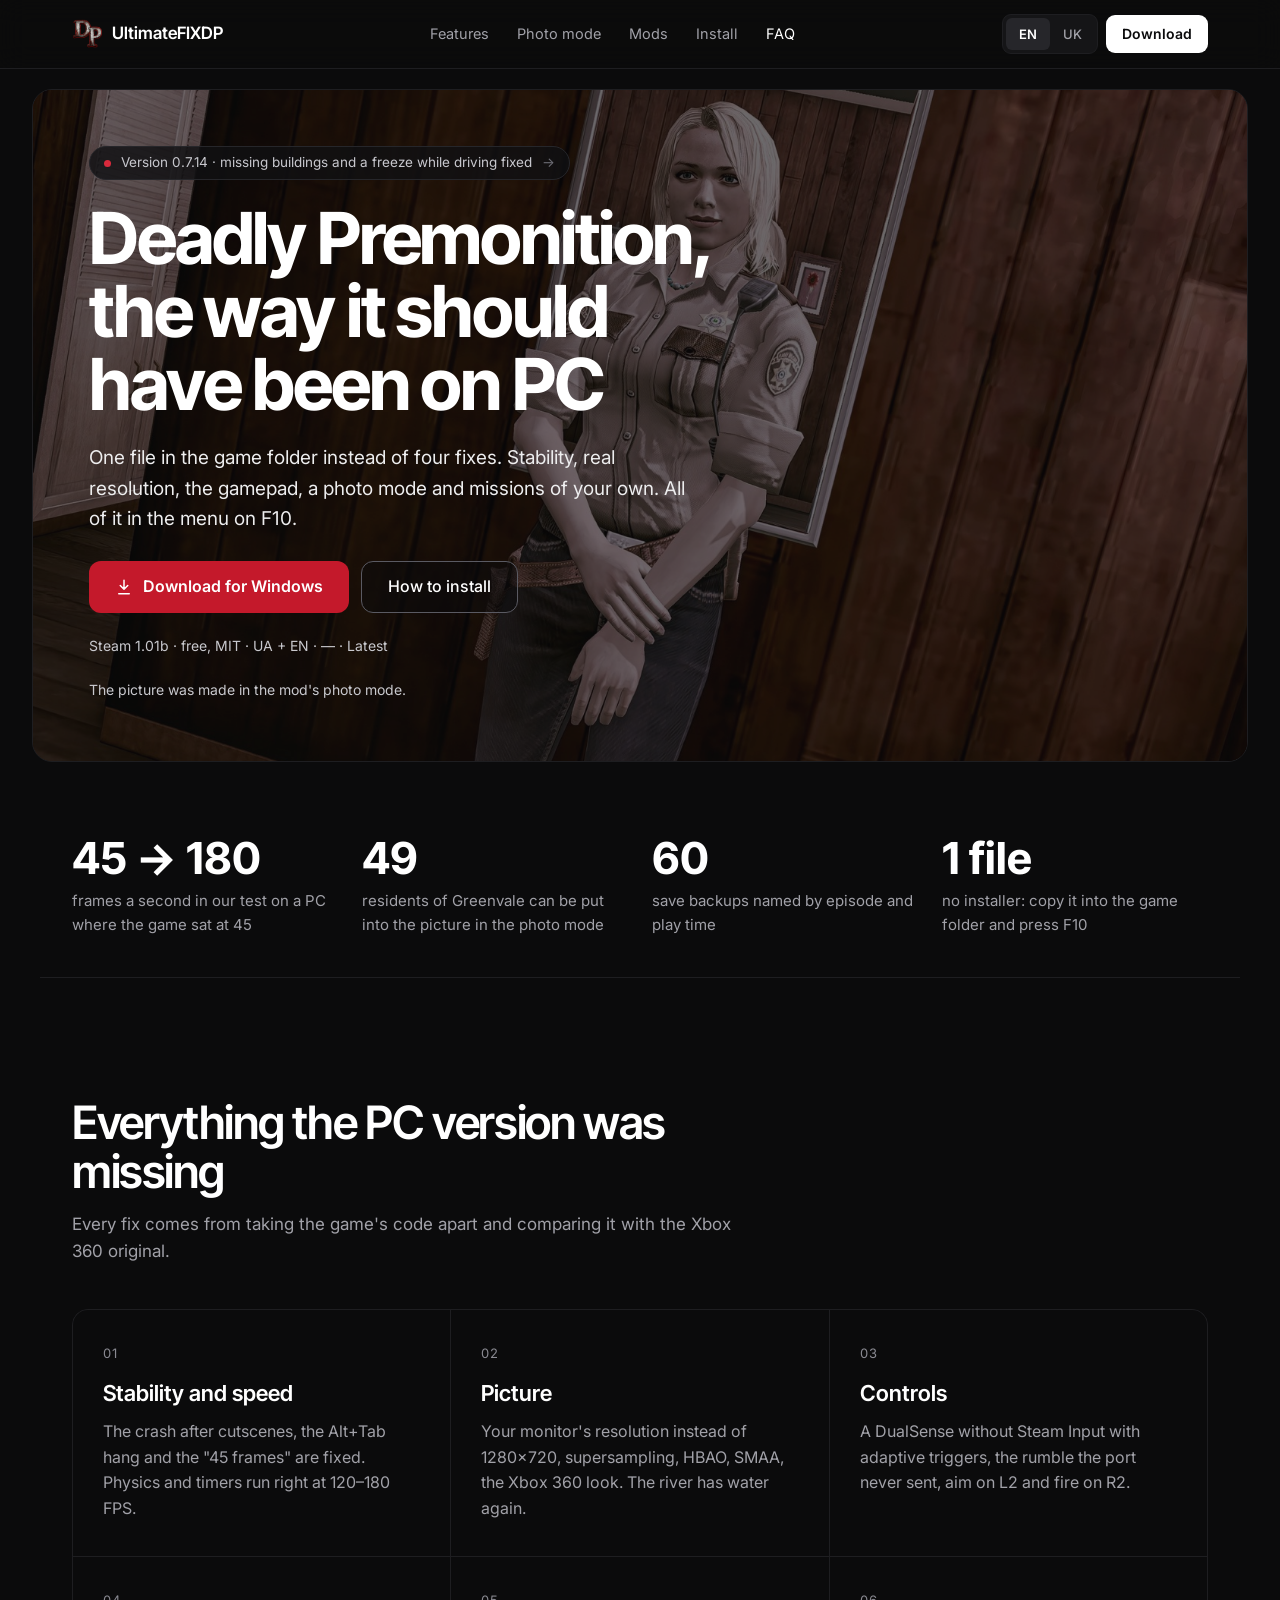
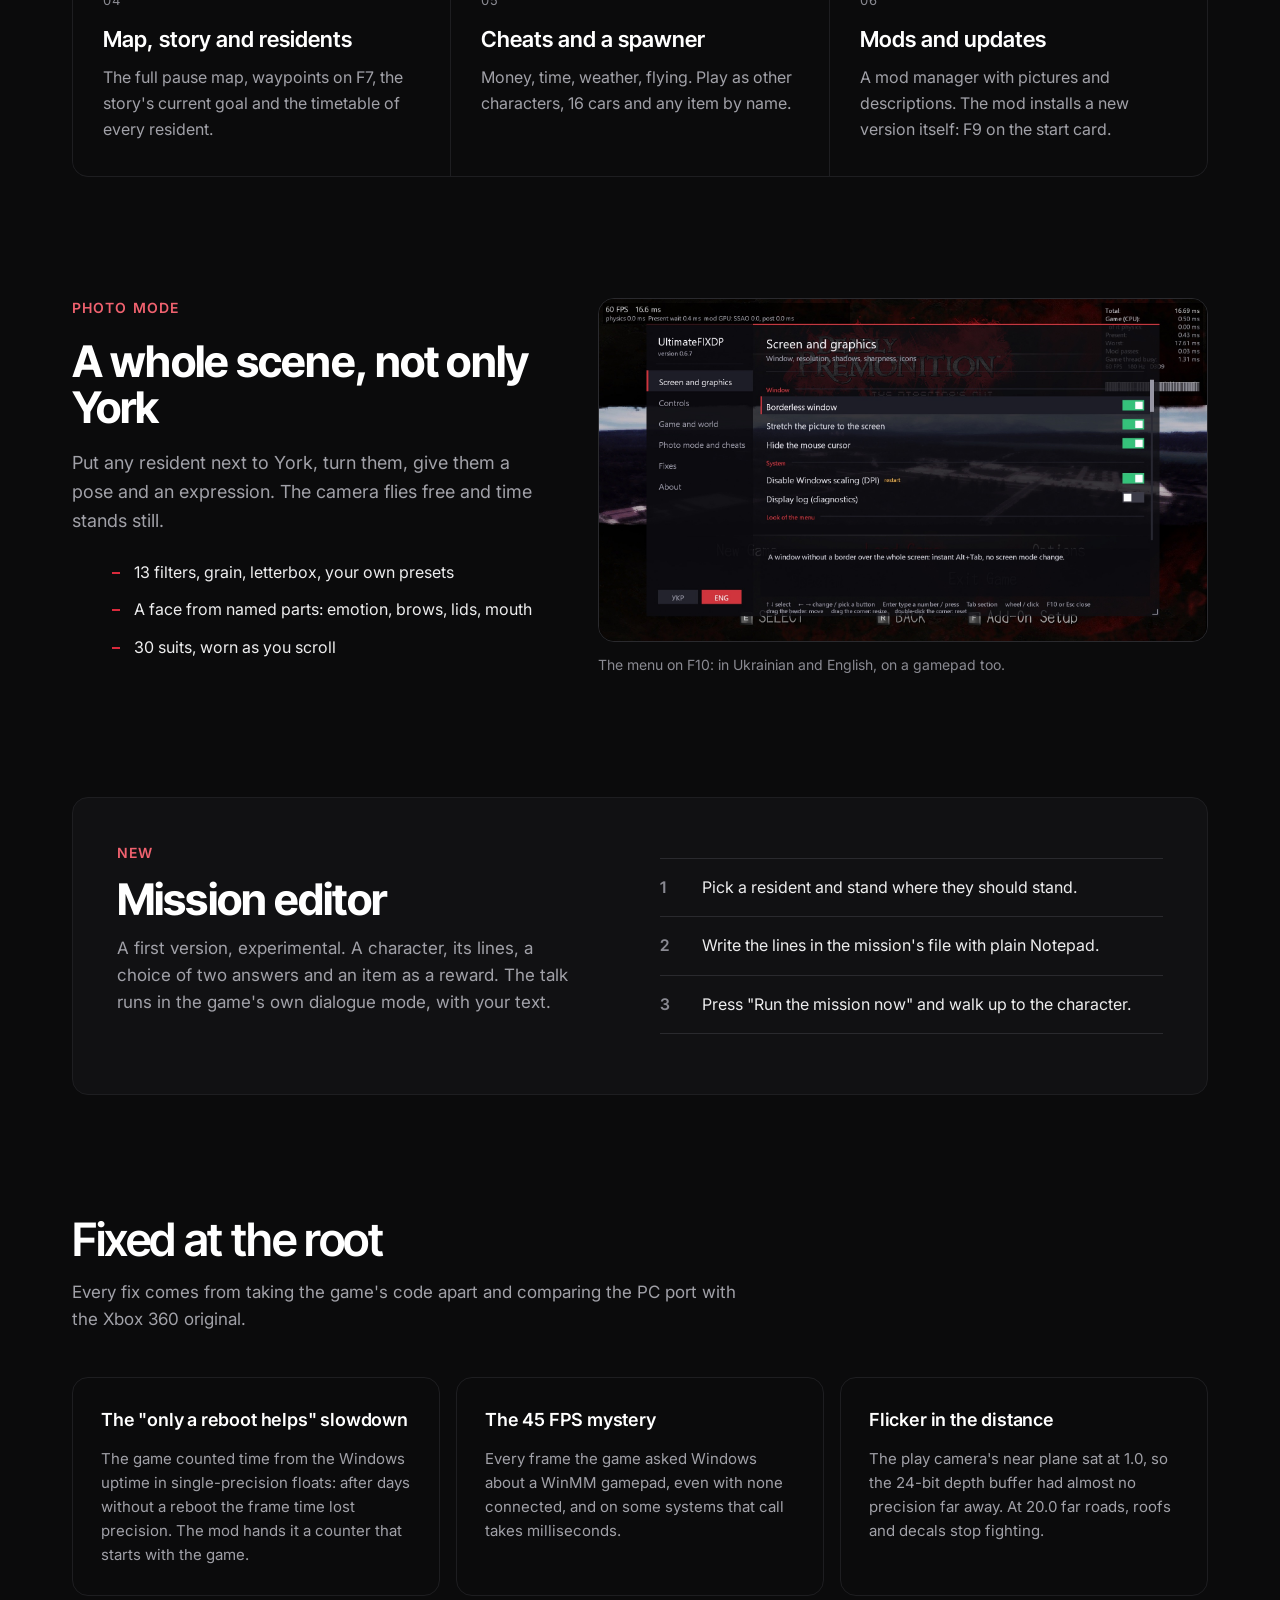
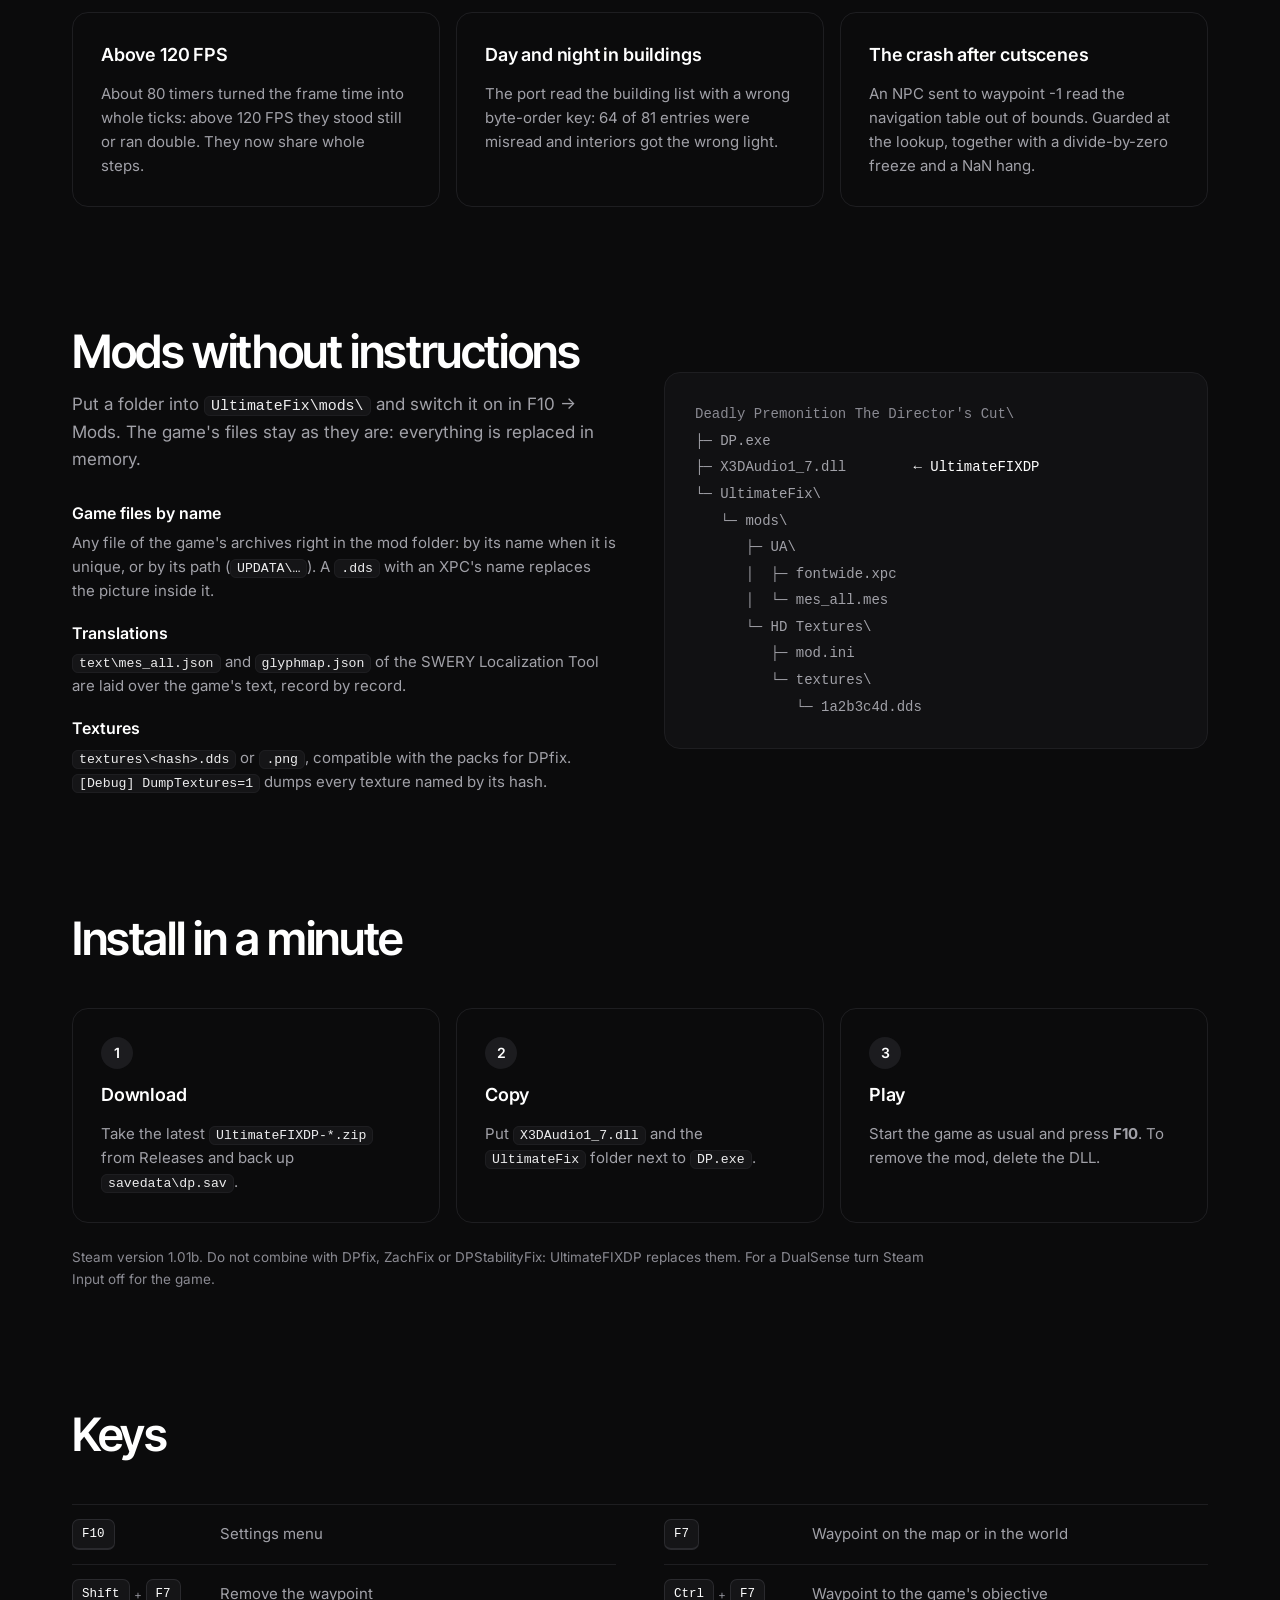
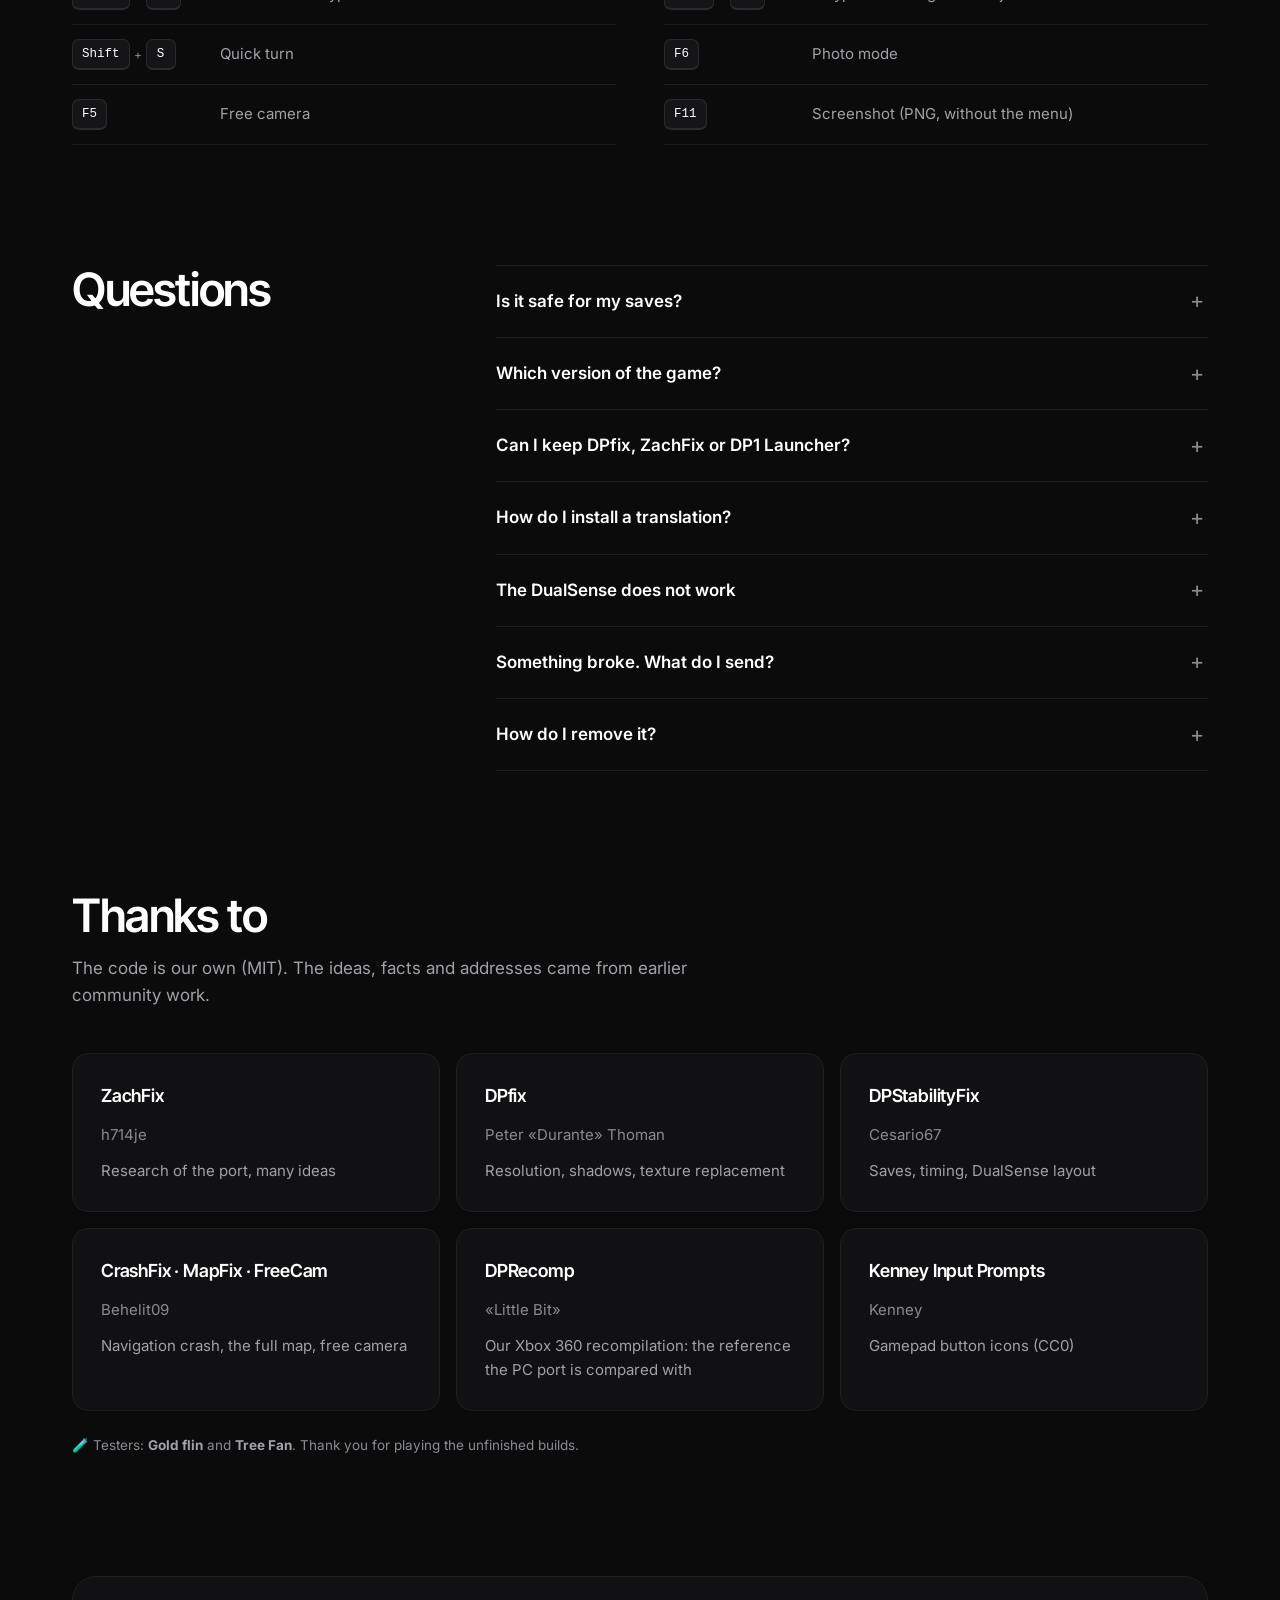
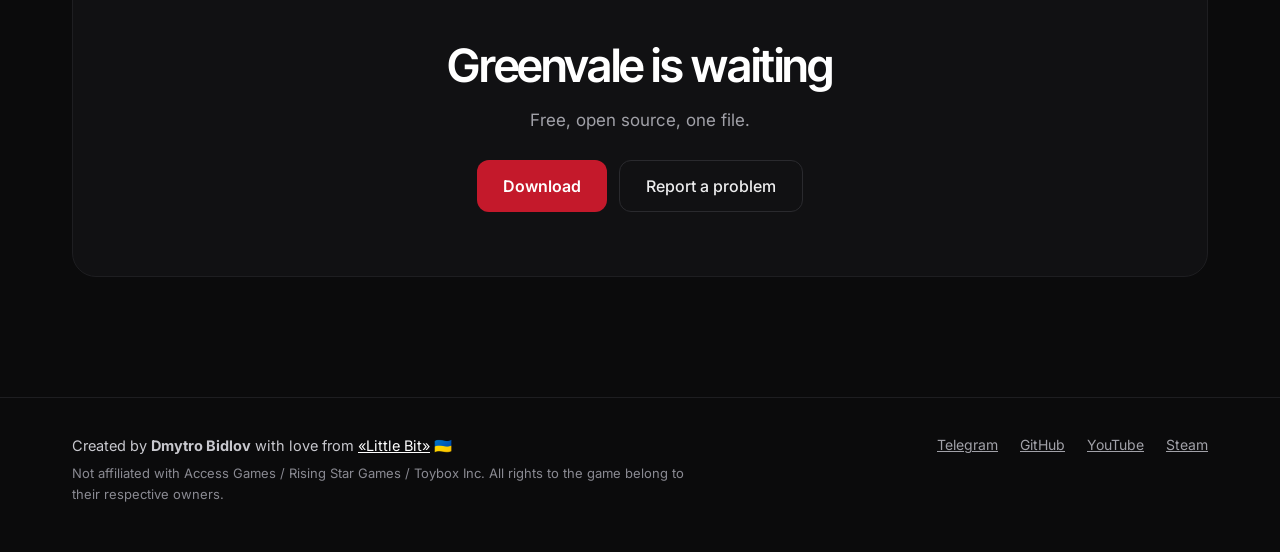
==== index.html @ 4a646306 "Version 0.7.14: the pill names the buildings and freeze fix and leads to the release Co-Authored-By:" ====
<!DOCTYPE html>
<html lang="en">
<head>
  <meta charset="UTF-8">
  <meta name="viewport" content="width=device-width, initial-scale=1.0">
  <title>UltimateFIXDP — the all-in-one fix for Deadly Premonition: The Director's Cut</title>
  <meta name="description" content="UltimateFIXDP: the all-in-one fix for Deadly Premonition: The Director&#x27;s Cut. One DLL: stability, 45 to 180 FPS, real resolution, HBAO, SMAA, Xbox 360 look, DualSense, full map, mod manager, photo mode. Ukrainian + English.">
  <meta name="keywords" content="Deadly Premonition, Director's Cut, fix, DPfix, UltimateFIXDP, 180 FPS, HBAO, DualSense, mod manager, Greenvale, Swery, Little Bit, Ukrainian, фікс, українізатор">
  <meta name="author" content="Dmytro Bidlov (Little Bit)">
  <meta name="robots" content="index, follow">
  <meta name="theme-color" content="#0B0B0C">
  <link rel="canonical" href="https://ultimatefixdp.github.io/">
  <meta property="og:type" content="website">
  <meta property="og:url" content="https://ultimatefixdp.github.io/">
  <meta property="og:site_name" content="UltimateFIXDP">
  <meta property="og:title" content="UltimateFIXDP — the all-in-one fix for Deadly Premonition">
  <meta property="og:description" content="One DLL: stability, 45 → 180 FPS, HBAO, SMAA, Xbox 360 look, DualSense, mod manager, photo mode. UA + EN.">
  <meta property="og:image" content="https://ultimatefixdp.github.io/og-image.jpg">
  <meta property="og:image:width" content="1200">
  <meta property="og:image:height" content="630">
  <meta property="og:locale" content="en_US">
  <meta property="og:locale:alternate" content="uk_UA">
  <meta name="twitter:card" content="summary_large_image">
  <meta name="twitter:title" content="UltimateFIXDP — the all-in-one fix for Deadly Premonition">
  <meta name="twitter:image" content="https://ultimatefixdp.github.io/og-image.jpg">
  <script type="application/ld+json">{"@context": "https://schema.org", "@type": "SoftwareApplication", "name": "UltimateFIXDP", "description": "UltimateFIXDP: the all-in-one fix for Deadly Premonition: The Director's Cut. One DLL: stability, 45 to 180 FPS, real resolution, HBAO, SMAA, Xbox 360 look, DualSense, full map, mod manager, photo mode. Ukrainian + English.", "applicationCategory": "GameApplication", "operatingSystem": "Windows", "url": "https://ultimatefixdp.github.io/", "downloadUrl": "https://github.com/LittleBitUA/UltimateFIXDP/releases/latest", "softwareVersion": "0.7.14", "license": "https://opensource.org/licenses/MIT", "offers": {"@type": "Offer", "price": "0", "priceCurrency": "USD"}, "author": {"@type": "Person", "name": "Dmytro Bidlov", "url": "https://t.me/LittleBitUA"}, "inLanguage": ["uk", "en"]}</script>
  <link rel="icon" href="logo.png" type="image/png">
  <link rel="apple-touch-icon" href="logo.png">
  <link rel="preconnect" href="https://api.github.com">
  <link rel="preconnect" href="https://fonts.googleapis.com">
  <link rel="preconnect" href="https://fonts.gstatic.com" crossorigin>
  <link href="https://fonts.googleapis.com/css2?family=Inter+Tight:wght@500;600;700&amp;family=Inter:wght@400;500;600&amp;display=swap" rel="stylesheet">
  <link rel="stylesheet" href="styles.css">
</head>
<body data-lang="en">

  <header class="top">
    <div class="wrap top-row">
      <a class="brand" href="#top"><img src="logo.png" alt="" width="30" height="30"><span>UltimateFIXDP</span></a>
      <nav class="nav" aria-label="Sections">
        <a href="#features" data-i18n="nav.features">Features</a>
        <a href="#photo" data-i18n="a.nav.photo">Photo mode</a>
        <a href="#mods" data-i18n="nav.mods">Mods</a>
        <a href="#install" data-i18n="nav.install">Install</a>
        <a href="#faq" data-i18n="nav.faq">FAQ</a>
      </nav>
      <div class="top-right">
        <div class="lang" role="group" aria-label="Language">
          <button type="button" class="lang-btn" data-set-lang="en">EN</button>
          <button type="button" class="lang-btn" data-set-lang="uk">UK</button>
        </div>
        <a class="btn-white" id="download-btn-top" href="https://github.com/LittleBitUA/UltimateFIXDP/releases/latest" data-i18n="nav.download">Download</a>
      </div>
    </div>
  </header>

  <main>
    <section class="hero-a wrap" id="top">
      <div class="hero-a-frame">
        <img class="hero-a-img" src="photo-emily.jpg" alt="" width="1600" height="900">
        <div class="hero-a-shade" aria-hidden="true"></div>
        <div class="hero-a-text">
          <a class="pill" href="https://github.com/LittleBitUA/UltimateFIXDP/releases/latest"><span class="dot"></span><span data-i18n="hero.pill">Version 0.7.14 · missing buildings and a freeze while driving fixed</span><span class="pill-arrow">→</span></a>
          <h1 data-i18n="a.hero.title">Deadly Premonition, the way it should have been on PC</h1>
          <p class="lead" data-i18n="a.hero.lead">One file in the game folder instead of four fixes. Stability, real resolution, the gamepad, a photo mode and missions of your own. All of it in the menu on F10.</p>
          <div class="actions">
        <a class="btn-accent" id="download-btn" href="https://github.com/LittleBitUA/UltimateFIXDP/releases/latest">
          <svg viewBox="0 0 24 24" width="18" height="18" fill="none" stroke="currentColor" stroke-width="2" stroke-linecap="round" stroke-linejoin="round" aria-hidden="true"><path d="M12 3v12m0 0l-5-5m5 5l5-5M5 21h14"/></svg>
          <span data-i18n="hero.dl">Download for Windows</span>
        </a>
            <a class="btn-line btn-glass" href="#install" data-i18n="a.hero.how">How to install</a>
          </div>
          <p class="meta"><span data-i18n="hero.meta">Steam 1.01b · free, MIT · UA + EN</span> · <span id="download-meta">v0.7.0</span><span id="downloads" hidden> · <span id="downloads-count"></span> <span data-i18n="hero.downloads">downloads</span></span></p>
          <p class="meta" data-i18n="a.hero.shot">The picture was made in the mod's photo mode.</p>
        </div>
      </div>
    </section>

    <section class="wrap stats-a" aria-label="In numbers">
      <div class="reveal"><div class="stats-a-n">45 → 180</div><p data-i18n="a.st.1">frames a second in our test on a PC where the game sat at 45</p></div>
      <div class="reveal"><div class="stats-a-n">49</div><p data-i18n="a.st.2">residents of Greenvale can be put into the picture in the photo mode</p></div>
      <div class="reveal"><div class="stats-a-n">60</div><p data-i18n="a.st.3">save backups named by episode and play time</p></div>
      <div class="reveal"><div class="stats-a-n" data-i18n="a.st.4n">1 file</div><p data-i18n="a.st.4">no installer: copy it into the game folder and press F10</p></div>
    </section>

    <section class="wrap block" id="features">
      <div class="head">
        <h2 data-i18n="a.f.title">Everything the PC version was missing</h2>
        <p data-i18n="a.f.lead">Every fix comes from taking the game's code apart and comparing it with the Xbox 360 original.</p>
      </div>
      <div class="fa-grid">
        <article class="fa-cell reveal"><span class="fa-num">01</span><h3 data-i18n="a.f1.t">Stability and speed</h3><p data-i18n="a.f1.d">The crash after cutscenes, the Alt+Tab hang and the "45 frames" are fixed. Physics and timers run right at 120–180 FPS.</p></article>
        <article class="fa-cell reveal"><span class="fa-num">02</span><h3 data-i18n="a.f2.t">Picture</h3><p data-i18n="a.f2.d">Your monitor's resolution instead of 1280×720, supersampling, HBAO, SMAA, the Xbox 360 look. The river has water again.</p></article>
        <article class="fa-cell reveal"><span class="fa-num">03</span><h3 data-i18n="a.f3.t">Controls</h3><p data-i18n="a.f3.d">A DualSense without Steam Input with adaptive triggers, the rumble the port never sent, aim on L2 and fire on R2.</p></article>
        <article class="fa-cell reveal"><span class="fa-num">04</span><h3 data-i18n="a.f4.t">Map, story and residents</h3><p data-i18n="a.f4.d">The full pause map, waypoints on F7, the story's current goal and the timetable of every resident.</p></article>
        <article class="fa-cell reveal"><span class="fa-num">05</span><h3 data-i18n="a.f5.t">Cheats and a spawner</h3><p data-i18n="a.f5.d">Money, time, weather, flying. Play as other characters, 16 cars and any item by name.</p></article>
        <article class="fa-cell reveal"><span class="fa-num">06</span><h3 data-i18n="a.f6.t">Mods and updates</h3><p data-i18n="a.f6.d">A mod manager with pictures and descriptions. The mod installs a new version itself: F9 on the start card.</p></article>
      </div>
    </section>

    <section class="wrap block split-a" id="photo">
      <div class="split-a-text reveal">
        <div class="eyebrow" data-i18n="a.p.eyebrow">Photo mode</div>
        <h2 data-i18n="a.p.title">A whole scene, not only York</h2>
        <p class="lead-left" data-i18n="a.p.lead">Put any resident next to York, turn them, give them a pose and an expression. The camera flies free and time stands still.</p>
        <ul class="ticks">
          <li><span data-i18n="a.p.1">13 filters, grain, letterbox, your own presets</span></li>
          <li><span data-i18n="a.p.2">A face from named parts: emotion, brows, lids, mouth</span></li>
          <li><span data-i18n="a.p.3">30 suits, worn as you scroll</span></li>
        </ul>
      </div>
      <figure class="split-a-fig reveal">
        <a href="screenshots/menu-graphics.jpg" class="zoom"><img src="screenshots/menu-graphics.jpg" alt="" loading="lazy" width="1600" height="900"></a>
        <figcaption data-i18n="a.p.cap">The menu on F10: in Ukrainian and English, on a gamepad too.</figcaption>
      </figure>
    </section>

    <section class="wrap block" id="new">
      <div class="panel-a reveal">
        <div class="panel-a-text">
          <div class="eyebrow" data-i18n="a.e.eyebrow">New</div>
          <h2 data-i18n="a.e.title">Mission editor</h2>
          <p data-i18n="a.e.lead">A first version, experimental. A character, its lines, a choice of two answers and an item as a reward. The talk runs in the game's own dialogue mode, with your text.</p>
        </div>
        <ol class="steps-a">
          <li><span class="steps-a-n">1</span><span data-i18n="a.e.1">Pick a resident and stand where they should stand.</span></li>
          <li><span class="steps-a-n">2</span><span data-i18n="a.e.2">Write the lines in the mission's file with plain Notepad.</span></li>
          <li><span class="steps-a-n">3</span><span data-i18n="a.e.3">Press "Run the mission now" and walk up to the character.</span></li>
        </ol>
      </div>
    </section>

    <section class="wrap block" id="engine">
      <div class="head">
        <h2 data-i18n="e2.title">Fixed at the root</h2>
        <p data-i18n="engine.lead">Every fix comes from taking the game's code apart and comparing the PC port with the Xbox 360 original.</p>
      </div>
      <div class="cards cards-3">
      <article class="glass-card feature engine reveal">
        <h3 data-i18n-html="e.time.t">The "only a reboot helps" slowdown</h3>
        <p data-i18n-html="e.time.d">The game counted time from the Windows uptime in single-precision floats: after days without a reboot the frame time lost precision. The mod hands it a counter that starts with the game.</p>
      </article>
      <article class="glass-card feature engine reveal">
        <h3 data-i18n-html="e.fps.t">The 45 FPS mystery</h3>
        <p data-i18n-html="e.fps.d">Every frame the game asked Windows about a WinMM gamepad, even with none connected, and on some systems that call takes milliseconds.</p>
      </article>
      <article class="glass-card feature engine reveal">
        <h3 data-i18n-html="e.depth.t">Flicker in the distance</h3>
        <p data-i18n-html="e.depth.d">The play camera's near plane sat at 1.0, so the 24-bit depth buffer had almost no precision far away. At 20.0 far roads, roofs and decals stop fighting.</p>
      </article>
      <article class="glass-card feature engine reveal">
        <h3 data-i18n-html="e.ticks.t">Above 120 FPS</h3>
        <p data-i18n-html="e.ticks.d">About 80 timers turned the frame time into whole ticks: above 120 FPS they stood still or ran double. They now share whole steps.</p>
      </article>
      <article class="glass-card feature engine reveal">
        <h3 data-i18n-html="e.house.t">Day and night in buildings</h3>
        <p data-i18n-html="e.house.d">The port read the building list with a wrong byte-order key: 64 of 81 entries were misread and interiors got the wrong light.</p>
      </article>
      <article class="glass-card feature engine reveal">
        <h3 data-i18n-html="e.crash.t">The crash after cutscenes</h3>
        <p data-i18n-html="e.crash.d">An NPC sent to waypoint -1 read the navigation table out of bounds. Guarded at the lookup, together with a divide-by-zero freeze and a NaN hang.</p>
      </article>
      </div>
    </section>
    <section class="wrap block" id="mods">
      <div class="split split-center">
        <div class="split-side">
          <h2 data-i18n="m2.title">Mods without instructions</h2>
          <p data-i18n-html="m2.lead">Put a folder into <code>UltimateFix\mods\</code> and switch it on in F10 → Mods. The game's files stay as they are: everything is replaced in memory.</p>
          <div class="mods-points">
            <div><h3 data-i18n="mods.c1.t">Game files by name</h3><p data-i18n-html="mods.c1.d">Any file of the game's archives right in the mod folder: by its name when it is unique, or by its path (<code>UPDATA\…</code>). A <code>.dds</code> with an XPC's name replaces the picture inside it.</p></div>
            <div><h3 data-i18n="mods.c2.t">Translations</h3><p data-i18n-html="mods.c2.d"><code>text\mes_all.json</code> and <code>glyphmap.json</code> of the SWERY Localization Tool are laid over the game's text, record by record.</p></div>
            <div><h3 data-i18n="mods.c3.t">Textures</h3><p data-i18n-html="mods.c3.d"><code>textures\&lt;hash&gt;.dds</code> or <code>.png</code>, compatible with the packs for DPfix. <code>[Debug] DumpTextures=1</code> dumps every texture named by its hash.</p></div>
          </div>
        </div>
        <div class="tree-box reveal"><pre class="tree"><span class="t-dim">Deadly Premonition The Director's Cut\</span>
├─ DP.exe
├─ X3DAudio1_7.dll        <span class="t-red">← UltimateFIXDP</span>
└─ UltimateFix\
   └─ mods\
      ├─ UA\
      │  ├─ fontwide.xpc
      │  └─ mes_all.mes
      └─ HD Textures\
         ├─ mod.ini
         └─ textures\
            └─ 1a2b3c4d.dds</pre></div>
      </div>
    </section>
    <section class="wrap block" id="install">
      <div class="head">
        <h2 data-i18n="i2.title">Install in a minute</h2>
      </div>
      <ol class="cards cards-3 steps">
        <li class="card step reveal"><span class="num">1</span><h3 data-i18n="install.s1.t">Download</h3><p data-i18n-html="install.s1.d">Take the latest <code>UltimateFIXDP-*.zip</code> from Releases and back up <code>savedata\dp.sav</code>.</p></li>
        <li class="card step reveal"><span class="num">2</span><h3 data-i18n="install.s2.t">Copy</h3><p data-i18n-html="install.s2.d">Put <code>X3DAudio1_7.dll</code> and the <code>UltimateFix</code> folder next to <code>DP.exe</code>.</p></li>
        <li class="card step reveal"><span class="num">3</span><h3 data-i18n="install.s3.t">Play</h3><p data-i18n-html="install.s3.d">Start the game as usual and press <strong>F10</strong>. To remove the mod, delete the DLL.</p></li>
      </ol>
      <p class="note" data-i18n="install.note">Steam version 1.01b. Do not combine with DPfix, ZachFix or DPStabilityFix: UltimateFIXDP replaces them. For a DualSense turn Steam Input off for the game.</p>
    </section>
    <section class="wrap block" id="keys">
      <div class="head">
        <h2 data-i18n="k2.title">Keys</h2>
      </div>
      <div class="keys reveal">
      <div class="key-row"><span class="keys"><kbd>F10</kbd></span><span class="key-what" data-i18n="k.f10">Settings menu</span></div>
      <div class="key-row"><span class="keys"><kbd>F7</kbd></span><span class="key-what" data-i18n="k.f7">Waypoint on the map or in the world</span></div>
      <div class="key-row"><span class="keys"><kbd>Shift</kbd><span class="plus">+</span><kbd>F7</kbd></span><span class="key-what" data-i18n="k.sf7">Remove the waypoint</span></div>
      <div class="key-row"><span class="keys"><kbd>Ctrl</kbd><span class="plus">+</span><kbd>F7</kbd></span><span class="key-what" data-i18n="k.cf7">Waypoint to the game's objective</span></div>
      <div class="key-row"><span class="keys"><kbd>Shift</kbd><span class="plus">+</span><kbd>S</kbd></span><span class="key-what" data-i18n="k.ss">Quick turn</span></div>
      <div class="key-row"><span class="keys"><kbd>F6</kbd></span><span class="key-what" data-i18n="k.f6">Photo mode</span></div>
      <div class="key-row"><span class="keys"><kbd>F5</kbd></span><span class="key-what" data-i18n="k.f5">Free camera</span></div>
      <div class="key-row"><span class="keys"><kbd>F11</kbd></span><span class="key-what" data-i18n="k.f11">Screenshot (PNG, without the menu)</span></div>
      </div>
    </section>
    <section class="wrap block" id="faq">
      <div class="split">
        <div class="split-side"><h2 data-i18n="q2.title">Questions</h2></div>
        <div class="faq-list">
      <details class="glass-card faq reveal"><summary><span data-i18n="q1">Is it safe for my saves?</span></summary><p data-i18n-html="a1">Yes. The mod writes <code>dp.sav</code> through a temporary file and keeps 60 backups in <code>UltimateFix\savebackups</code>, each named by episode, chapter and play time. A damaged save is restored from the newest good copy by itself. Still, back up your save before the first start.</p></details>
      <details class="glass-card faq reveal"><summary><span data-i18n="q2">Which version of the game?</span></summary><p data-i18n-html="a2">The Steam version 1.01b of <em>The Director's Cut</em>. Every patch checks the game's bytes first: on another build it switches itself off and says so in <code>ufx.log</code>.</p></details>
      <details class="glass-card faq reveal"><summary><span data-i18n="q3">Can I keep DPfix, ZachFix or DP1 Launcher?</span></summary><p data-i18n-html="a3">No, UltimateFIXDP replaces them. Remove DPfix (<code>d3d9.dll</code>, <code>DPfix.ini</code>) and the other fixes first.</p></details>
      <details class="glass-card faq reveal"><summary><span data-i18n="q4">How do I install a translation?</span></summary><p data-i18n-html="a4">Make a folder in <code>UltimateFix\mods\</code> and put the game files there (<code>fontwide.xpc</code>, <code>mes_all.mes</code>), or the <code>text\</code> folder of the SWERY Localization Tool. Switch it on in F10 → Mods and restart the game.</p></details>
      <details class="glass-card faq reveal"><summary><span data-i18n="q5">The DualSense does not work</span></summary><p data-i18n-html="a5">Turn Steam Input off for the game (Properties → Controller). Then the mod reads the DualSense directly over USB or Bluetooth.</p></details>
      <details class="glass-card faq reveal"><summary><span data-i18n="q6">Something broke. What do I send?</span></summary><p data-i18n-html="a6"><code>UltimateFix\ufx.log</code> and any <code>crash_*.dmp</code> / <code>hang_*.dmp</code>, through GitHub Issues or Telegram. Every feature can be switched off in F10; <code>[Debug] SafeMode=1</code> starts with fewer hooks.</p></details>
      <details class="glass-card faq reveal"><summary><span data-i18n="q7">How do I remove it?</span></summary><p data-i18n-html="a7">Delete <code>X3DAudio1_7.dll</code> from the game folder. Nothing else of the game is changed; to undo the 4 GB flag, put <code>DP.exe.bak</code> back as <code>DP.exe</code> or let Steam verify the files.</p></details>
        </div>
      </div>
    </section>
    <section class="wrap block" id="credits">
      <div class="head">
        <h2 data-i18n="cr2.title">Thanks to</h2>
        <p data-i18n="credits.lead">The code is our own (MIT). The ideas, facts and addresses came from earlier community work.</p>
      </div>
      <div class="cards cards-3 credits">
      <a class="glass-card credit reveal" href="https://github.com/h714je/ZachFix" target="_blank" rel="noopener">
        <h3>ZachFix</h3>
        <p class="credit-by">h714je</p>
        <p data-i18n-html="c.zach">Research of the port, many ideas</p>
      </a>
      <a class="glass-card credit reveal" href="https://github.com/PeterTh/dpfix" target="_blank" rel="noopener">
        <h3>DPfix</h3>
        <p class="credit-by">Peter «Durante» Thoman</p>
        <p data-i18n-html="c.dpfix">Resolution, shadows, texture replacement</p>
      </a>
      <a class="glass-card credit reveal" href="https://github.com/Cesario67/DeadlyPremonitionFix" target="_blank" rel="noopener">
        <h3>DPStabilityFix</h3>
        <p class="credit-by">Cesario67</p>
        <p data-i18n-html="c.stab">Saves, timing, DualSense layout</p>
      </a>
      <a class="glass-card credit reveal" href="https://github.com/Behelit09" target="_blank" rel="noopener">
        <h3>CrashFix · MapFix · FreeCam</h3>
        <p class="credit-by">Behelit09</p>
        <p data-i18n-html="c.beh">Navigation crash, the full map, free camera</p>
      </a>
      <a class="glass-card credit reveal" href="https://github.com/LittleBitUA/DPRecomp" target="_blank" rel="noopener">
        <h3>DPRecomp</h3>
        <p class="credit-by">«Little Bit»</p>
        <p data-i18n-html="c.recomp">Our Xbox 360 recompilation: the reference the PC port is compared with</p>
      </a>
      <a class="glass-card credit reveal" href="https://kenney.nl/assets/input-prompts" target="_blank" rel="noopener">
        <h3>Kenney Input Prompts</h3>
        <p class="credit-by">Kenney</p>
        <p data-i18n-html="c.kenney">Gamepad button icons (CC0)</p>
      </a>
      </div>
      <p class="note" data-i18n-html="credits.testers">🧪 Testers: <strong>Gold flin</strong> and <strong>Tree Fan</strong>. Thank you for playing the unfinished builds.</p>
    </section>
    <section class="wrap block">
      <div class="cta reveal">
        <h2 data-i18n="cta2.title">Greenvale is waiting</h2>
        <p data-i18n="cta2.text">Free, open source, one file.</p>
        <div class="actions">
          <a class="btn-accent" id="download-btn-2" href="https://github.com/LittleBitUA/UltimateFIXDP/releases/latest" data-i18n="nav.download">Download</a>
          <a class="btn-line" href="https://github.com/LittleBitUA/UltimateFIXDP/issues" target="_blank" rel="noopener" data-i18n="cta.issue">Report a problem</a>
        </div>
      </div>
    </section>
  </main>

  <footer class="foot">
    <div class="wrap foot-row">
      <div class="foot-text">
        <p data-i18n-html="footer.line">Created by <strong>Dmytro Bidlov</strong> with love from <a href="https://t.me/LittleBitUA" target="_blank" rel="noopener">«Little Bit»</a> 🇺🇦</p>
        <p class="small" data-i18n="footer.disclaimer">Not affiliated with Access Games / Rising Star Games / Toybox Inc. All rights to the game belong to their respective owners.</p>
      </div>
      <nav class="foot-links" aria-label="Links">
        <a href="https://t.me/LittleBitUA" target="_blank" rel="noopener">Telegram</a>
        <a href="https://github.com/LittleBitUA/UltimateFIXDP" target="_blank" rel="noopener">GitHub</a>
        <a href="https://www.youtube.com/@UA_LittleBit" target="_blank" rel="noopener">YouTube</a>
        <a href="https://steamcommunity.com/id/bidlochuk/" target="_blank" rel="noopener">Steam</a>
      </nav>
    </div>
  </footer>

  <div class="lightbox" id="lightbox" hidden><img alt=""><button class="lightbox-close" type="button" aria-label="Close">×</button></div>

  <button class="scroll-top" id="scroll-top" type="button" aria-label="Scroll to top" data-i18n-title="ui.scrollTop" title="Scroll to top">
    <svg viewBox="0 0 24 24" width="18" height="18" fill="none" stroke="currentColor" stroke-width="2" stroke-linecap="round" stroke-linejoin="round" aria-hidden="true"><path d="M12 19V5M5 12l7-7 7 7"/></svg>
  </button>

  <script src="i18n.js"></script>
  <script src="app.js"></script>
</body>
</html>
---- styles.css ----
/* UltimateFIXDP site — calm design (2026-11-19) */
:root {
  --bg: #0B0B0C;
  --panel: #111113;
  --panel-2: #151517;
  --line: #1E1E21;
  --line-2: #2A2A2E;
  --text: #EDEDEE;
  --white: #FFFFFF;
  --muted: #A1A1A8;
  --faint: #8A8A92;
  --accent: #C4192B;
  --accent-hi: #D92A3C;
  --radius: 16px;
  --font: 'Inter', system-ui, -apple-system, 'Segoe UI', sans-serif;
  --font-head: 'Inter Tight', 'Inter', system-ui, sans-serif;
  --mono: ui-monospace, 'SF Mono', Menlo, Consolas, monospace;
  --ease: cubic-bezier(0.22, 0.61, 0.36, 1);
}
* { box-sizing: border-box; }
html { scroll-behavior: smooth; -webkit-text-size-adjust: 100%; }
body { margin: 0; background: var(--bg); color: var(--text); font-family: var(--font); font-size: 16px; line-height: 1.6; -webkit-font-smoothing: antialiased; }
img { max-width: 100%; height: auto; }
a { color: var(--text); }
a:hover { color: var(--white); }
code { font-family: var(--mono); font-size: 0.88em; padding: 1px 6px; border-radius: 6px; background: var(--panel-2); border: 1px solid var(--line); color: var(--text); word-break: break-word; }
h1, h2, h3 { margin: 0; color: var(--white); }
p { margin: 0; }
.wrap { width: 100%; max-width: 1200px; margin: 0 auto; padding: 0 32px; }

/* top bar */
.top { position: sticky; top: 0; z-index: 50; background: rgba(11, 11, 12, 0.82); backdrop-filter: saturate(140%) blur(14px); -webkit-backdrop-filter: saturate(140%) blur(14px); border-bottom: 1px solid var(--line); }
.top-row { display: flex; align-items: center; justify-content: space-between; gap: 16px; padding-top: 14px; padding-bottom: 14px; }
.brand { display: flex; align-items: center; gap: 10px; text-decoration: none; }
.brand img { width: 30px; height: 30px; border-radius: 7px; }
.brand span { font-family: var(--font-head); font-weight: 600; font-size: 17px; color: var(--white); }
.nav { display: flex; gap: 28px; font-size: 14.5px; }
.nav a { color: var(--muted); text-decoration: none; transition: color .15s; }
.nav a:hover, .nav a.active { color: var(--white); }
.top-right { display: flex; align-items: center; gap: 8px; }
.lang { display: flex; padding: 3px; border-radius: 9px; background: var(--panel-2); border: 1px solid var(--line); }
.lang-btn { height: 32px; min-width: 44px; border: 0; border-radius: 6px; background: transparent; color: var(--muted); font: 500 13px var(--font); cursor: pointer; }
.lang-btn.active { background: #26262A; color: var(--white); font-weight: 600; }
.btn-white { display: inline-flex; align-items: center; height: 38px; padding: 0 16px; border-radius: 9px; background: var(--white); color: var(--bg); text-decoration: none; font-size: 14px; font-weight: 600; }
.btn-white:hover { color: var(--bg); background: #E4E4E7; }
@media (max-width: 960px) { .nav { display: none; } }
@media (max-width: 420px) { .btn-white { display: none; } }

/* hero */
.hero { padding-top: 104px; padding-bottom: 64px; text-align: center; display: flex; flex-direction: column; align-items: center; gap: 24px; }
.pill { display: inline-flex; align-items: center; gap: 10px; min-height: 34px; padding: 4px 14px; border-radius: 999px; border: 1px solid #26262A; background: #121214; color: #C8C8CE; text-decoration: none; font-size: 13.5px; }
.pill:hover { color: var(--white); border-color: var(--line-2); }
.dot { width: 7px; height: 7px; border-radius: 50%; background: var(--accent-hi); flex: none; }
.pill-arrow { color: #6E6E76; }
.hero h1 { max-width: 960px; font-family: var(--font-head); font-weight: 600; font-size: clamp(40px, 6.4vw, 76px); line-height: 1.03; letter-spacing: -0.035em; }
.lead { max-width: 640px; font-size: 19px; color: var(--muted); }
.actions { display: flex; flex-wrap: wrap; gap: 12px; justify-content: center; margin-top: 8px; }
.btn-accent, .btn-line { display: inline-flex; align-items: center; justify-content: center; gap: 10px; height: 52px; padding: 0 26px; border-radius: 12px; text-decoration: none; font-size: 16px; font-weight: 600; transition: background .15s, border-color .15s; }
.btn-accent { background: var(--accent); color: var(--white); }
.btn-accent:hover { background: var(--accent-hi); color: var(--white); }
.btn-line { border: 1px solid var(--line-2); color: var(--text); font-weight: 500; }
.btn-line:hover { border-color: #3A3A40; background: var(--panel); }
.meta { font-size: 13.5px; color: var(--faint); }
@media (max-width: 560px) {
  .hero { padding-top: 56px; padding-bottom: 32px; gap: 18px; }
  .lead { font-size: 16.5px; }
  .actions { width: 100%; flex-direction: column; }
  .btn-accent, .btn-line { width: 100%; }
}

.hero-shot { margin: 0; padding: 10px; border-radius: 18px; border: 1px solid var(--line); background: var(--panel); }
.hero-shot img { display: block; width: 100%; height: auto; border-radius: 10px; cursor: zoom-in; }
@media (max-width: 560px) { .hero-shot { padding: 6px; border-radius: 14px; } }

/* numbers */
.stats2 { display: grid; grid-template-columns: repeat(4, minmax(0, 1fr)); gap: 32px; margin-top: 72px; }
.stats2 { padding-top: 36px; border-top: 1px solid var(--line); background-clip: content-box; }
.stat2-num { font-family: var(--font-head); font-weight: 600; font-size: 40px; letter-spacing: -0.03em; color: var(--white); line-height: 1.2; }
.stat2-label { font-size: 14.5px; color: var(--faint); }
@media (max-width: 760px) { .stats2 { grid-template-columns: repeat(2, minmax(0, 1fr)); gap: 24px 18px; margin-top: 40px; } .stat2-num { font-size: 30px; } }

/* sections */
.block { padding-top: 120px; }
.head { max-width: 680px; margin-bottom: 44px; }
.head h2, .split-side h2, .cta h2 { font-family: var(--font-head); font-weight: 600; font-size: clamp(30px, 4vw, 46px); line-height: 1.08; letter-spacing: -0.03em; }
.head p, .split-side > p { margin-top: 14px; font-size: 17px; color: var(--muted); }
@media (max-width: 560px) { .block { padding-top: 72px; } .head { margin-bottom: 26px; } }

.cards { display: grid; gap: 16px; }
.cards-3 { grid-template-columns: repeat(3, minmax(0, 1fr)); }
@media (max-width: 960px) { .cards-3 { grid-template-columns: repeat(2, minmax(0, 1fr)); } }
@media (max-width: 620px) { .cards-3 { grid-template-columns: 1fr; } }
.card, .feature, .credit { display: flex; flex-direction: column; gap: 12px; padding: 28px; border-radius: var(--radius); border: 1px solid var(--line); background: var(--panel); transition: border-color .2s; }
.feature:hover, a.credit:hover { border-color: var(--line-2); }
.feature h3, .card h3, .credit h3 { font-size: 18px; font-weight: 600; letter-spacing: -0.01em; }
.feature p, .card p, .credit p { font-size: 15px; color: var(--muted); }
.feature-icon { width: 24px; height: 24px; color: var(--accent-hi); }
.feature-icon svg { width: 24px; height: 24px; }
.engine h3 { color: var(--white); }
.engine { background: transparent; }
@media (max-width: 560px) { .card, .feature, .credit { padding: 22px; } }

/* what's new */
.news2-list { list-style: none; margin: 0; padding: 0; display: grid; grid-template-columns: repeat(2, minmax(0, 1fr)); gap: 0 48px; border-top: 1px solid var(--line); }
.news2 { padding: 22px 0; border-bottom: 1px solid var(--line); }
.news2 h3 { font-size: 17px; font-weight: 600; margin-bottom: 6px; }
.news2 p { font-size: 15px; color: var(--muted); }
@media (max-width: 760px) { .news2-list { grid-template-columns: 1fr; } }
.note { margin-top: 24px; font-size: 13.5px; color: var(--faint); max-width: 860px; }
.note strong { color: var(--muted); }
.link { display: inline-block; margin-top: 14px; color: var(--white); font-size: 15px; font-weight: 500; text-underline-offset: 3px; }

/* split layouts */
.split { display: flex; flex-wrap: wrap; gap: 48px; }
.split-center { align-items: center; }
.split-side { flex: 1 1 320px; min-width: 0; }
.split > :not(.split-side) { flex: 2 1 600px; min-width: 0; }
.split-center > .split-side { flex: 1 1 440px; }
.split-center > .tree-box { flex: 1 1 440px; }

/* before / after */
.cmp { border-radius: var(--radius); border: 1px solid var(--line); overflow: hidden; }
.cmp-row { display: grid; grid-template-columns: repeat(2, minmax(0, 1fr)); border-top: 1px solid var(--line); font-size: 15px; }
.cmp-row > span { padding: 16px 22px; }
.cmp-head { border-top: 0; background: var(--panel); font-size: 13px; font-weight: 600; }
.cmp-old { color: var(--faint); }
.cmp-head .cmp-new { color: var(--white); }
@media (max-width: 620px) { .cmp-row { grid-template-columns: 1fr; } .cmp-row > span { padding: 4px 18px; } .cmp-row > span:first-child { padding-top: 14px; } .cmp-row > span:last-child { padding-bottom: 14px; } .cmp-head { display: none; } .cmp-row:nth-child(2) { border-top: 0; } }

/* mods */
.mods-points { display: flex; flex-direction: column; gap: 18px; margin-top: 28px; }
.mods-points h3 { font-size: 16px; font-weight: 600; margin-bottom: 4px; }
.mods-points p { font-size: 15px; color: var(--muted); }
.tree-box { padding: 28px 30px; border-radius: var(--radius); border: 1px solid var(--line); background: var(--panel); overflow-x: auto; }
.tree { margin: 0; font-family: var(--mono); font-size: 14px; line-height: 1.9; color: var(--muted); white-space: pre; }
.t-dim { color: var(--faint); }
.t-red { color: var(--white); }
@media (max-width: 560px) { .tree-box { padding: 18px; } .tree { font-size: 12px; } }

/* screenshots */
.shots { display: grid; grid-template-columns: repeat(2, minmax(0, 1fr)); gap: 16px; }
.shot { margin: 0; padding: 8px; border-radius: var(--radius); border: 1px solid var(--line); background: var(--panel); }
.shot img { display: block; width: 100%; height: auto; border-radius: 10px; cursor: zoom-in; }
.shot figcaption { padding: 10px 6px 4px; font-size: 14px; color: var(--muted); }
@media (max-width: 620px) { .shots { grid-template-columns: 1fr; } }

/* install */
.steps { list-style: none; margin: 0; padding: 0; }
.num { width: 32px; height: 32px; border-radius: 50%; display: grid; place-items: center; background: #1C1C1F; font-size: 14px; font-weight: 600; color: var(--white); }
.step { background: transparent; }

/* keys */
.keys { display: grid; grid-template-columns: repeat(2, minmax(0, 1fr)); gap: 0 48px; border-top: 1px solid var(--line); }
.key-row { display: flex; align-items: center; gap: 18px; padding: 14px 0; border-bottom: 1px solid var(--line); }
.key-row .keys { display: inline-flex; border: 0; gap: 4px; min-width: 130px; grid-template-columns: none; }
kbd { display: inline-block; min-width: 30px; padding: 4px 9px; border-radius: 7px; text-align: center; font-family: var(--mono); font-size: 12.5px; color: var(--white); background: var(--panel-2); border: 1px solid var(--line-2); border-bottom-width: 2px; }
.plus { color: var(--faint); font-size: 12px; align-self: center; }
.key-what { font-size: 15px; color: var(--muted); }
@media (max-width: 680px) { .keys { grid-template-columns: 1fr; } }

/* faq */
.faq { border-top: 1px solid var(--line); padding: 0; }
.faq:last-child { border-bottom: 1px solid var(--line); }
.faq summary { cursor: pointer; list-style: none; padding: 22px 40px 22px 0; position: relative; font-size: 17px; font-weight: 600; color: var(--white); }
.faq summary::-webkit-details-marker { display: none; }
.faq summary::after { content: '+'; position: absolute; right: 4px; top: 50%; transform: translateY(-50%); color: var(--faint); font-size: 22px; font-weight: 400; transition: transform .2s var(--ease); }
.faq[open] summary::after { transform: translateY(-50%) rotate(45deg); }
.faq p { padding: 0 0 22px; font-size: 15px; color: var(--muted); max-width: 720px; }

/* credits */
a.credit { text-decoration: none; color: inherit; }
.credit h3 { font-family: var(--font-head); }
.credit-by { font-size: 13.5px; color: var(--faint) !important; }

/* closing */
.cta { padding: 64px 32px; border-radius: 24px; border: 1px solid var(--line); background: var(--panel); text-align: center; display: flex; flex-direction: column; align-items: center; gap: 16px; }
.cta p { font-size: 17px; color: var(--muted); }
.cta .actions { margin-top: 10px; }
@media (max-width: 560px) { .cta { padding: 40px 20px; } }

/* footer */
.foot { margin-top: 120px; border-top: 1px solid var(--line); }
.foot-row { display: flex; flex-wrap: wrap; justify-content: space-between; gap: 24px; padding-top: 36px; padding-bottom: 48px; }
.foot-text { max-width: 620px; display: flex; flex-direction: column; gap: 6px; font-size: 14.5px; color: #C8C8CE; }
.foot-text a { color: var(--white); }
.foot-text .small { font-size: 13px; color: var(--faint); }
.foot-links { display: flex; flex-wrap: wrap; gap: 22px; font-size: 14px; }
.foot-links a { color: var(--muted); }
.hl-ua { color: var(--white); }

/* lightbox, scroll to top */
.lightbox { position: fixed; inset: 0; z-index: 200; display: grid; place-items: center; padding: 24px; background: rgba(5, 5, 6, 0.94); cursor: zoom-out; }
.lightbox[hidden] { display: none; }
.lightbox img { max-width: 100%; max-height: 100%; border-radius: 10px; }
.lightbox-close { position: absolute; top: 16px; right: 18px; width: 44px; height: 44px; border-radius: 50%; border: 1px solid var(--line-2); background: var(--panel); color: var(--white); font-size: 22px; cursor: pointer; }
.scroll-top { position: fixed; right: 20px; bottom: 20px; z-index: 40; width: 44px; height: 44px; border-radius: 12px; border: 1px solid var(--line-2); background: var(--panel); color: var(--text); display: grid; place-items: center; cursor: pointer; opacity: 0; pointer-events: none; transition: opacity .2s; }
.scroll-top.visible { opacity: 1; pointer-events: auto; }

/* gentle entrance */
.reveal { opacity: 0; transform: translateY(12px); transition: opacity .5s var(--ease), transform .5s var(--ease); }
.reveal.shown { opacity: 1; transform: none; }
@media (prefers-reduced-motion: reduce) { html { scroll-behavior: auto; } .reveal { opacity: 1; transform: none; transition: none; } }

/* live F10 menu */
.fx { max-width: 880px; margin: 0 auto; border-radius: 18px; border: 1px solid var(--line); background: var(--panel); overflow: hidden; box-shadow: 0 40px 80px rgba(0, 0, 0, 0.5); }
.fx-bar { display: flex; align-items: center; justify-content: space-between; padding: 14px 18px; border-bottom: 1px solid var(--line); }
.fx-name { font-family: var(--font-head); font-weight: 600; font-size: 15px; color: var(--white); }
.fx-close { font-size: 12px; color: var(--faint); }
.fx-body { display: flex; min-height: 420px; }
.fx-tabs { flex: 0 0 220px; padding: 10px; border-right: 1px solid var(--line); display: flex; flex-direction: column; gap: 2px; }
.fx-tab { display: block; width: 100%; min-height: 44px; padding: 0 12px; border: 0; border-radius: 10px; background: transparent; color: var(--muted); font: 500 14px var(--font); text-align: left; cursor: pointer; }
.fx-tab:hover { color: var(--white); }
.fx-tab.active { background: #1F1F23; color: var(--white); font-weight: 600; }
.fx-panel { flex: 1 1 0; min-width: 0; padding: 18px 20px; display: flex; flex-direction: column; gap: 4px; }
.fx-panel[hidden] { display: none; }
.fx-title { font-size: 12px; font-weight: 600; letter-spacing: 0.04em; text-transform: uppercase; color: var(--faint); margin-bottom: 8px; }
.fx-item { display: flex; align-items: center; justify-content: space-between; gap: 16px; min-height: 48px; padding: 0 12px; border: 0; border-radius: 10px; background: transparent; color: var(--text); font: 400 15px var(--font); text-align: left; cursor: pointer; }
.fx-item:hover { background: var(--panel-2); }
.fx-switch { flex: none; position: relative; width: 40px; height: 24px; border-radius: 999px; background: var(--line-2); transition: background .15s; }
.fx-switch::after { content: ''; position: absolute; top: 3px; left: 3px; width: 18px; height: 18px; border-radius: 50%; background: var(--white); transition: left .15s var(--ease); }
.fx-item[aria-pressed="true"] .fx-switch { background: var(--accent); }
.fx-item[aria-pressed="true"] .fx-switch::after { left: 19px; }
.fx-hint { margin-top: auto; padding: 12px; border-radius: 10px; background: var(--panel-2); font-size: 13.5px; color: var(--muted); }
.fx-try { margin-top: 16px; text-align: center; font-size: 13.5px; color: var(--faint); }
@media (max-width: 720px) {
  .fx-body { flex-direction: column; min-height: 0; }
  .fx-tabs { flex: none; flex-direction: row; overflow-x: auto; border-right: 0; border-bottom: 1px solid var(--line); }
  .fx-tab { width: auto; flex: none; white-space: nowrap; }
  .fx-panel { padding: 12px 10px 14px; }
  .fx-hint { margin-top: 10px; }
}

/* bento */
.bento { display: grid; grid-template-columns: repeat(4, minmax(0, 1fr)); grid-auto-rows: minmax(300px, auto); gap: 16px; }
.tile { display: flex; flex-direction: column; justify-content: space-between; gap: 20px; padding: 28px; border-radius: 20px; border: 1px solid var(--line); background: var(--panel); }
.tile h3 { font-size: 19px; font-weight: 600; margin-bottom: 8px; }
.tile p { font-size: 15px; color: var(--muted); }
.tile-wide { grid-column: span 2; }
.tile-kicker { font-size: 14px; color: var(--faint); }
.tile-icon { width: 28px; height: 28px; color: var(--accent-hi); }
.perf { display: flex; flex-wrap: wrap; align-items: baseline; gap: 6px 18px; margin-bottom: 18px; }
.perf-old, .perf-new { font-family: var(--font-head); font-weight: 600; font-size: clamp(64px, 9vw, 120px); line-height: 0.9; letter-spacing: -0.05em; }
.perf-old { color: var(--faint); }
.perf-new { color: var(--white); }
.perf-arrow { font-size: 36px; color: #6E6E76; }
.perf-unit { font-size: 20px; color: var(--muted); }
.tile-perf p { max-width: 480px; }
.tile-img { padding: 0; overflow: hidden; gap: 0; }
.tile-img img { display: block; width: 100%; height: 170px; object-fit: cover; object-position: left top; cursor: zoom-in; }
.tile-pad { padding: 22px 24px; }
.tile-mods { flex-direction: row; align-items: center; gap: 28px; }
.tile-mods-text { flex: 1 1 0; min-width: 0; }
.tile-mods .tile-kicker { margin-bottom: 14px; }
.tile-big { font-family: var(--font-head); font-size: 30px !important; letter-spacing: -0.02em; }
.tile-tree { flex: 0 0 240px; margin: 0; padding: 20px; border-radius: 14px; border: 1px solid var(--line); background: var(--bg); font-family: var(--mono); font-size: 13px; line-height: 1.85; color: var(--muted); white-space: pre; overflow-x: auto; }
@media (max-width: 1020px) { .bento { grid-template-columns: repeat(2, minmax(0, 1fr)); } }
@media (max-width: 620px) {
  .bento { grid-template-columns: 1fr; grid-auto-rows: auto; }
  .tile-wide { grid-column: auto; }
  .tile { padding: 22px; }
  .tile-mods { flex-direction: column; align-items: stretch; }
  .tile-tree { flex: none; }
}

/* and also */
.more-title { margin-top: 56px; margin-bottom: 8px; font-size: 15px; font-weight: 600; color: var(--faint); }
.more { display: grid; grid-template-columns: repeat(3, minmax(0, 1fr)); gap: 0 40px; border-top: 1px solid var(--line); }
.more-item { padding: 20px 0; border-bottom: 1px solid var(--line); }
.more-item h3 { font-size: 16px; font-weight: 600; margin-bottom: 6px; }
.more-item p { font-size: 14.5px; color: var(--muted); }
@media (max-width: 960px) { .more { grid-template-columns: repeat(2, minmax(0, 1fr)); } }
@media (max-width: 620px) { .more { grid-template-columns: 1fr; } }

/* ---- the 0.7.13 redesign: a photo first screen, numbers, a ruled feature grid, split sections ---- */
.hero-a { padding-top: 20px; max-width: 1392px; }
.hero-a-frame { position: relative; border-radius: 20px; overflow: hidden; min-height: 620px; display: flex; align-items: flex-end; border: 1px solid var(--line); }
.hero-a-img { position: absolute; inset: 0; width: 100%; height: 100%; object-fit: cover; }
.hero-a-shade { position: absolute; inset: 0; background: rgba(11, 11, 12, 0.6); }
.hero-a-text { position: relative; padding: 56px 56px 60px; max-width: 780px; display: flex; flex-direction: column; align-items: flex-start; gap: 22px; }
.hero-a-text h1 { font-family: var(--font-head); font-weight: 700; font-size: clamp(38px, 5.6vw, 76px); line-height: 1.02; letter-spacing: -0.03em; color: var(--white); }
.hero-a-text .lead { color: var(--text); max-width: 600px; }
.hero-a-text .actions { justify-content: flex-start; margin-top: 4px; }
.hero-a-text .meta { color: #C9C9CE; font-size: 14px; }
.hero-a-text .pill { background: rgba(17, 17, 19, 0.82); }
.btn-glass { background: rgba(11, 11, 12, 0.5); border-color: #5A5A62; color: var(--white); }
@media (max-width: 700px) { .hero-a-text { padding: 32px 22px 36px; } .hero-a-frame { min-height: 540px; } }

.stats-a { display: grid; grid-template-columns: repeat(auto-fit, minmax(220px, 1fr)); gap: 0 24px; padding-top: 72px; border-bottom: 1px solid var(--line); }
.stats-a > div { padding-bottom: 40px; }
.stats-a-n { font-family: var(--font-head); font-weight: 700; font-size: 44px; line-height: 1.1; color: var(--white); }
.stats-a p { margin-top: 6px; font-size: 15px; color: var(--muted); }

.fa-grid { display: grid; grid-template-columns: repeat(auto-fit, minmax(300px, 1fr)); gap: 1px; background: var(--line); border: 1px solid var(--line); border-radius: var(--radius); overflow: hidden; }
.fa-cell { background: var(--bg); padding: 30px 30px 34px; }
.fa-num { font-size: 13px; letter-spacing: 0.08em; color: var(--faint); }
.fa-cell h3 { margin: 10px 0 8px; font-family: var(--font-head); font-size: 22px; font-weight: 600; color: var(--white); }
.fa-cell p { font-size: 16px; color: var(--muted); }

.split-a { display: flex; flex-wrap: wrap; gap: 56px; align-items: center; }
.split-a-text { flex: 1 1 380px; min-width: 0; display: flex; flex-direction: column; gap: 18px; }
.split-a-text h2, .panel-a h2 { font-family: var(--font-head); font-weight: 700; font-size: clamp(30px, 3.4vw, 44px); line-height: 1.08; letter-spacing: -0.02em; color: var(--white); }
.lead-left { font-size: 18px; color: var(--muted); }
.eyebrow { font-size: 14px; font-weight: 600; letter-spacing: 0.08em; text-transform: uppercase; color: #F0626F; }
.ticks { list-style: none; display: flex; flex-direction: column; gap: 12px; margin-top: 6px; }
.ticks li { position: relative; padding-left: 22px; }
.ticks li::before { content: ''; position: absolute; left: 0; top: 12px; width: 8px; height: 2px; background: var(--accent-hi); }
.split-a-fig { flex: 1 1 520px; min-width: 0; margin: 0; }
.split-a-fig img { width: 100%; height: auto; display: block; border-radius: var(--radius); border: 1px solid var(--line-2); }
.split-a-fig figcaption { margin-top: 12px; font-size: 14px; color: var(--faint); }

.panel-a { display: flex; flex-wrap: wrap; gap: 40px; padding: 44px; border: 1px solid var(--line); border-radius: var(--radius); background: var(--panel); }
.panel-a-text { flex: 1 1 300px; min-width: 0; display: flex; flex-direction: column; gap: 12px; }
.panel-a-text p { font-size: 17px; color: var(--muted); }
.steps-a { flex: 1 1 380px; min-width: 0; list-style: none; display: flex; flex-direction: column; }
.steps-a li { display: flex; gap: 18px; padding: 16px 0; border-top: 1px solid var(--line-2); }
.steps-a li:last-child { border-bottom: 1px solid var(--line-2); }
.steps-a-n { font-family: var(--font-head); font-weight: 600; color: var(--faint); min-width: 24px; }
@media (max-width: 560px) { .panel-a { padding: 26px 22px; } }
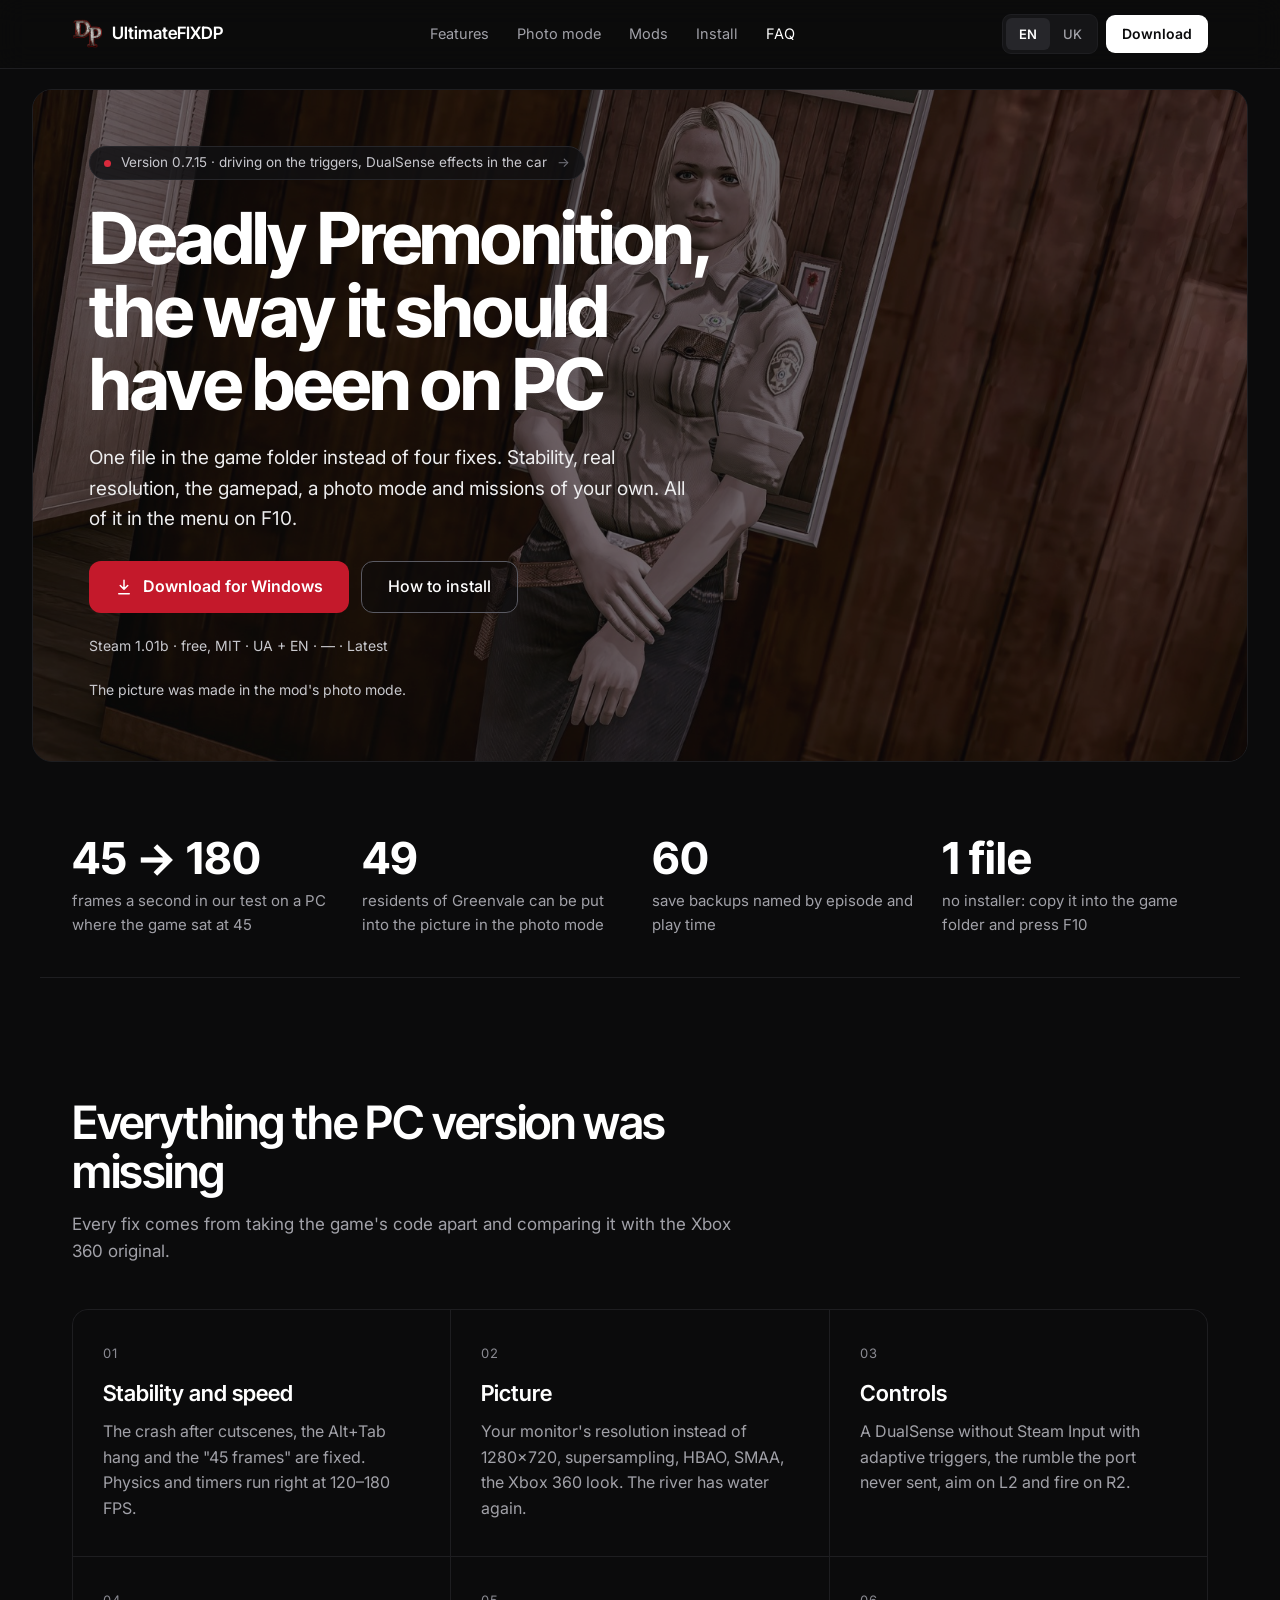
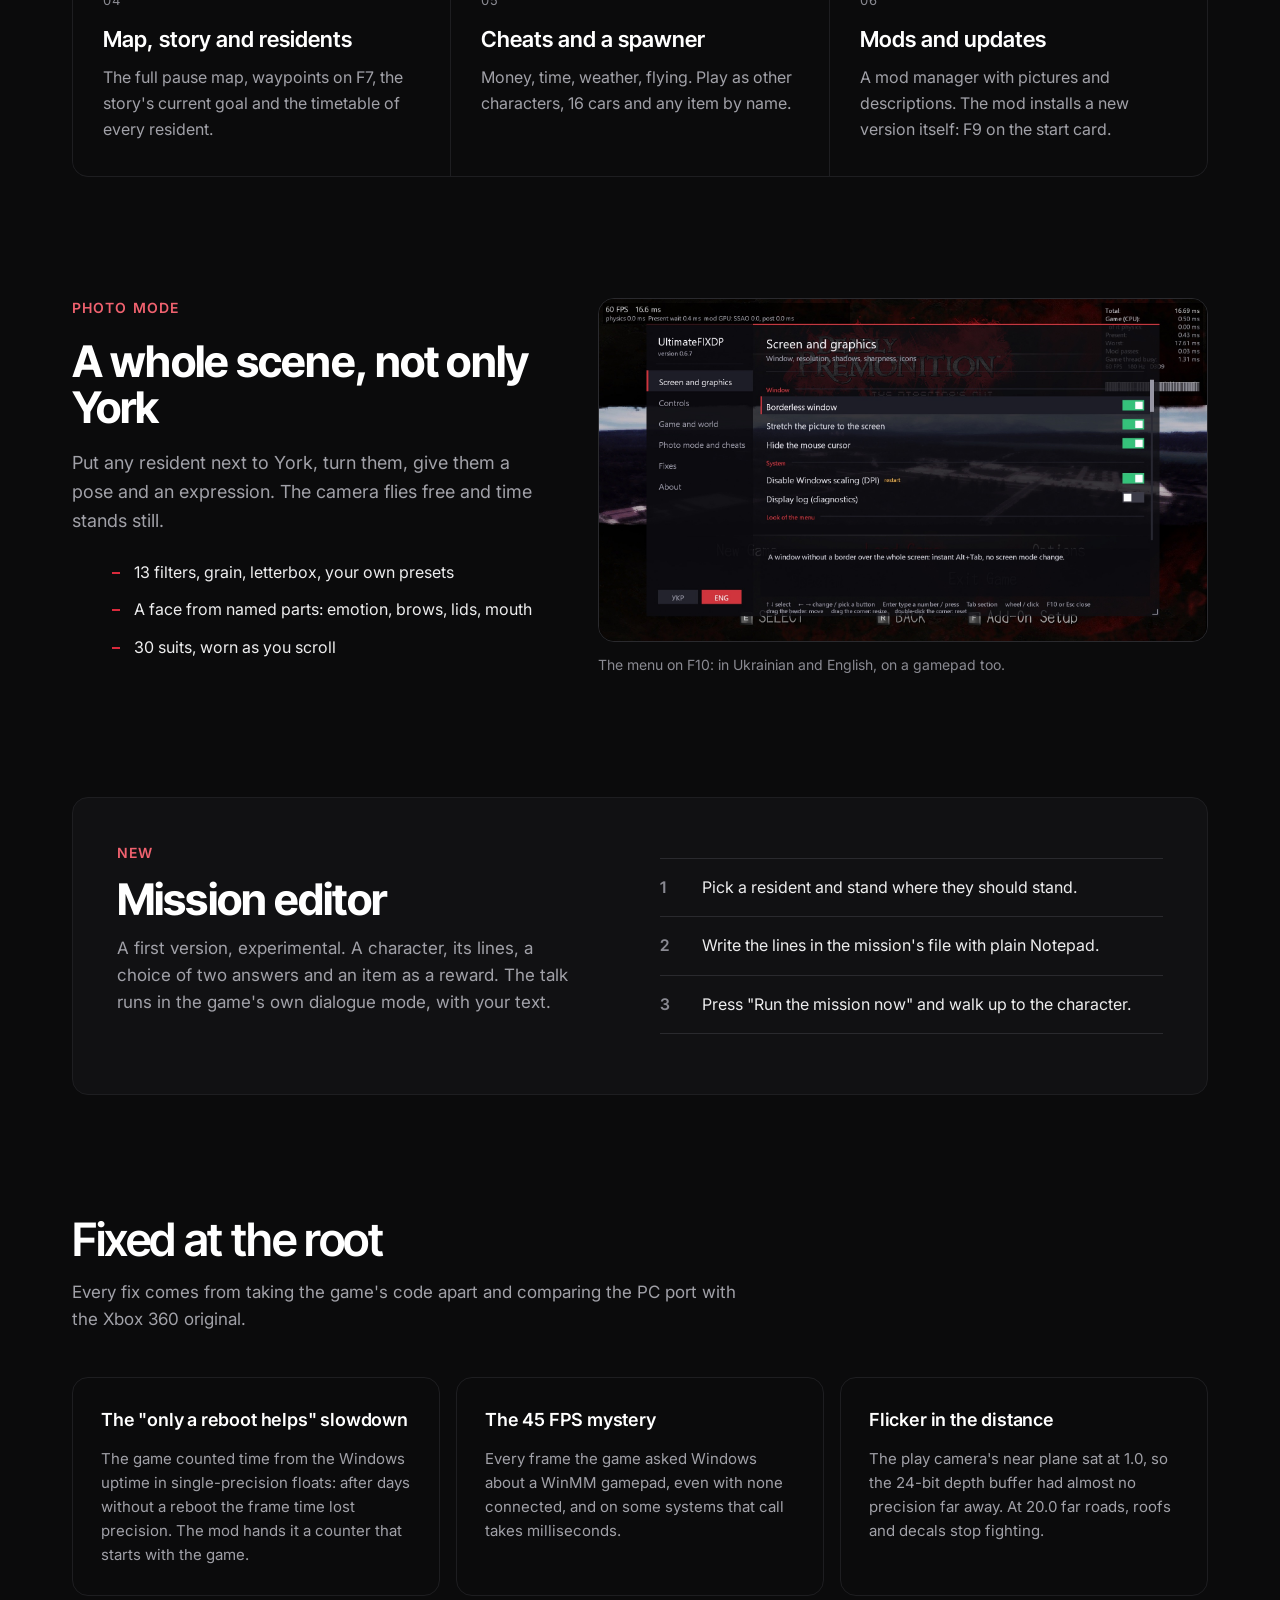
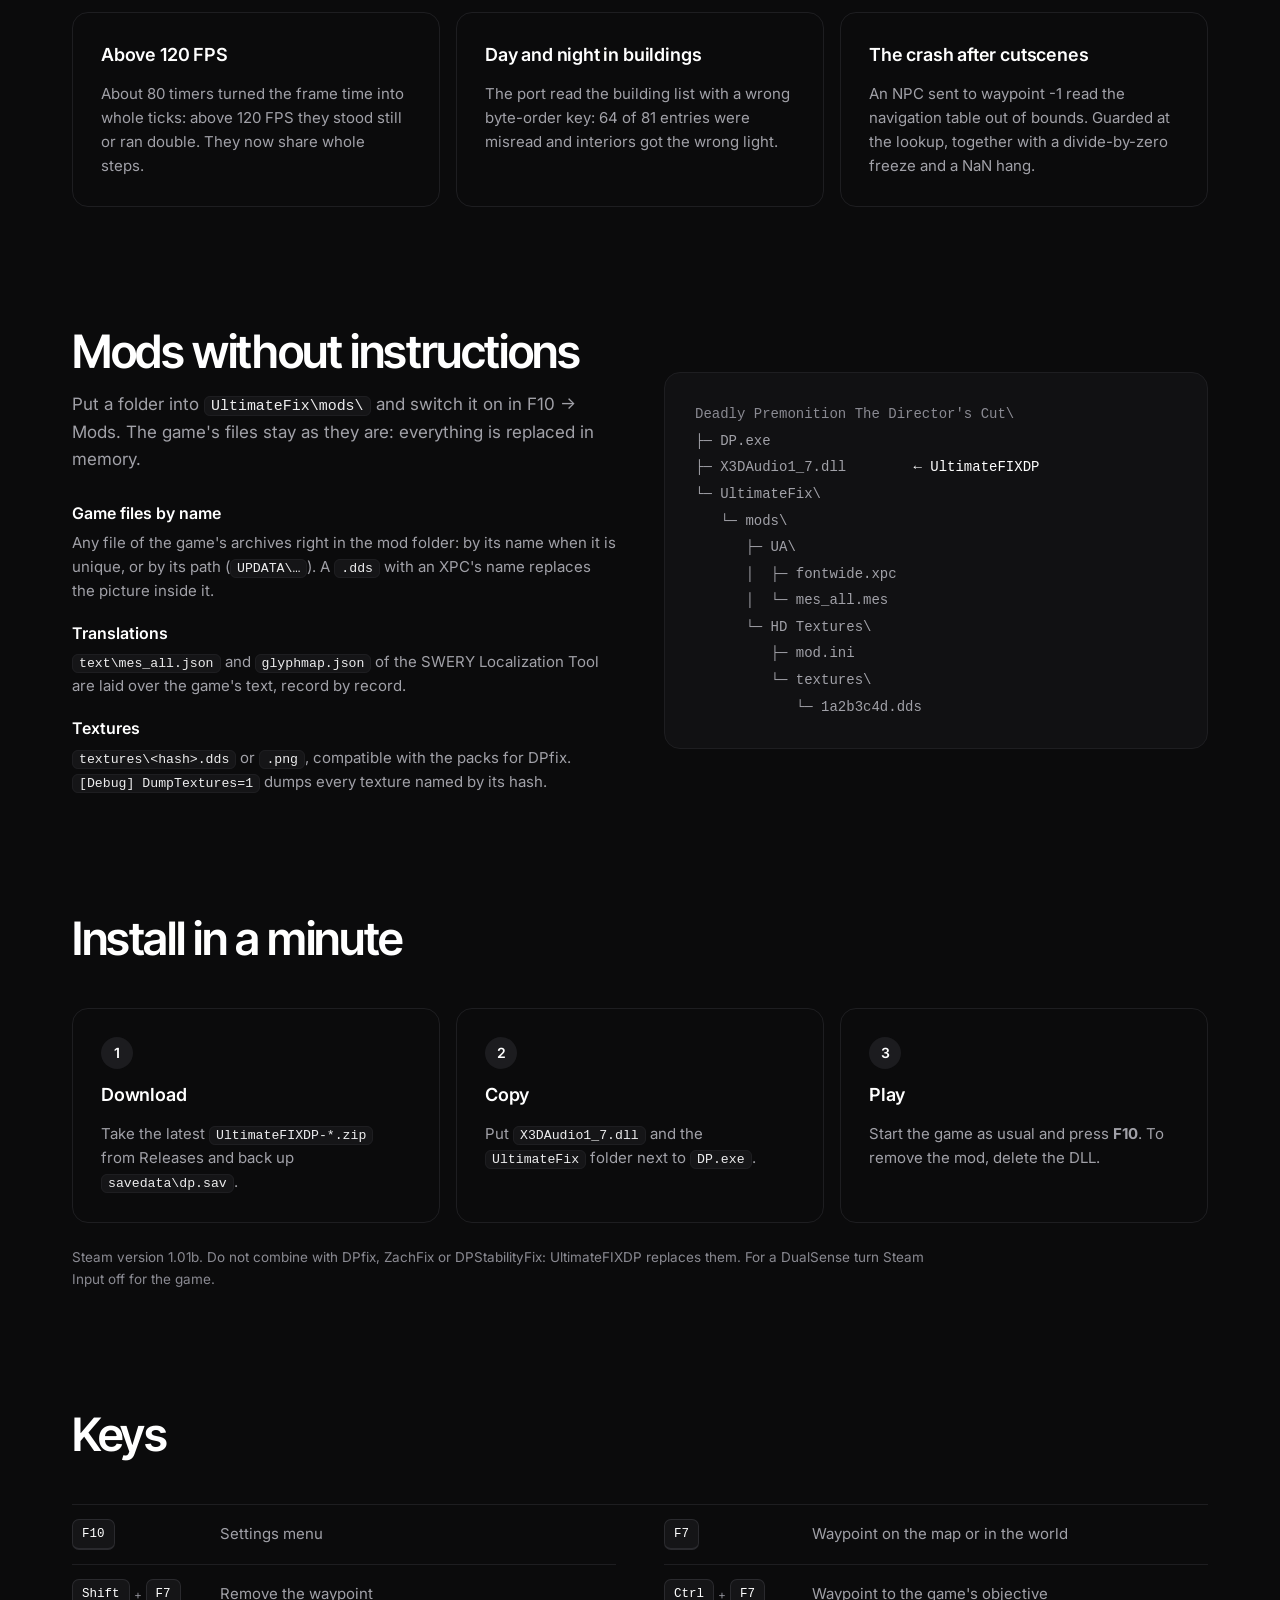
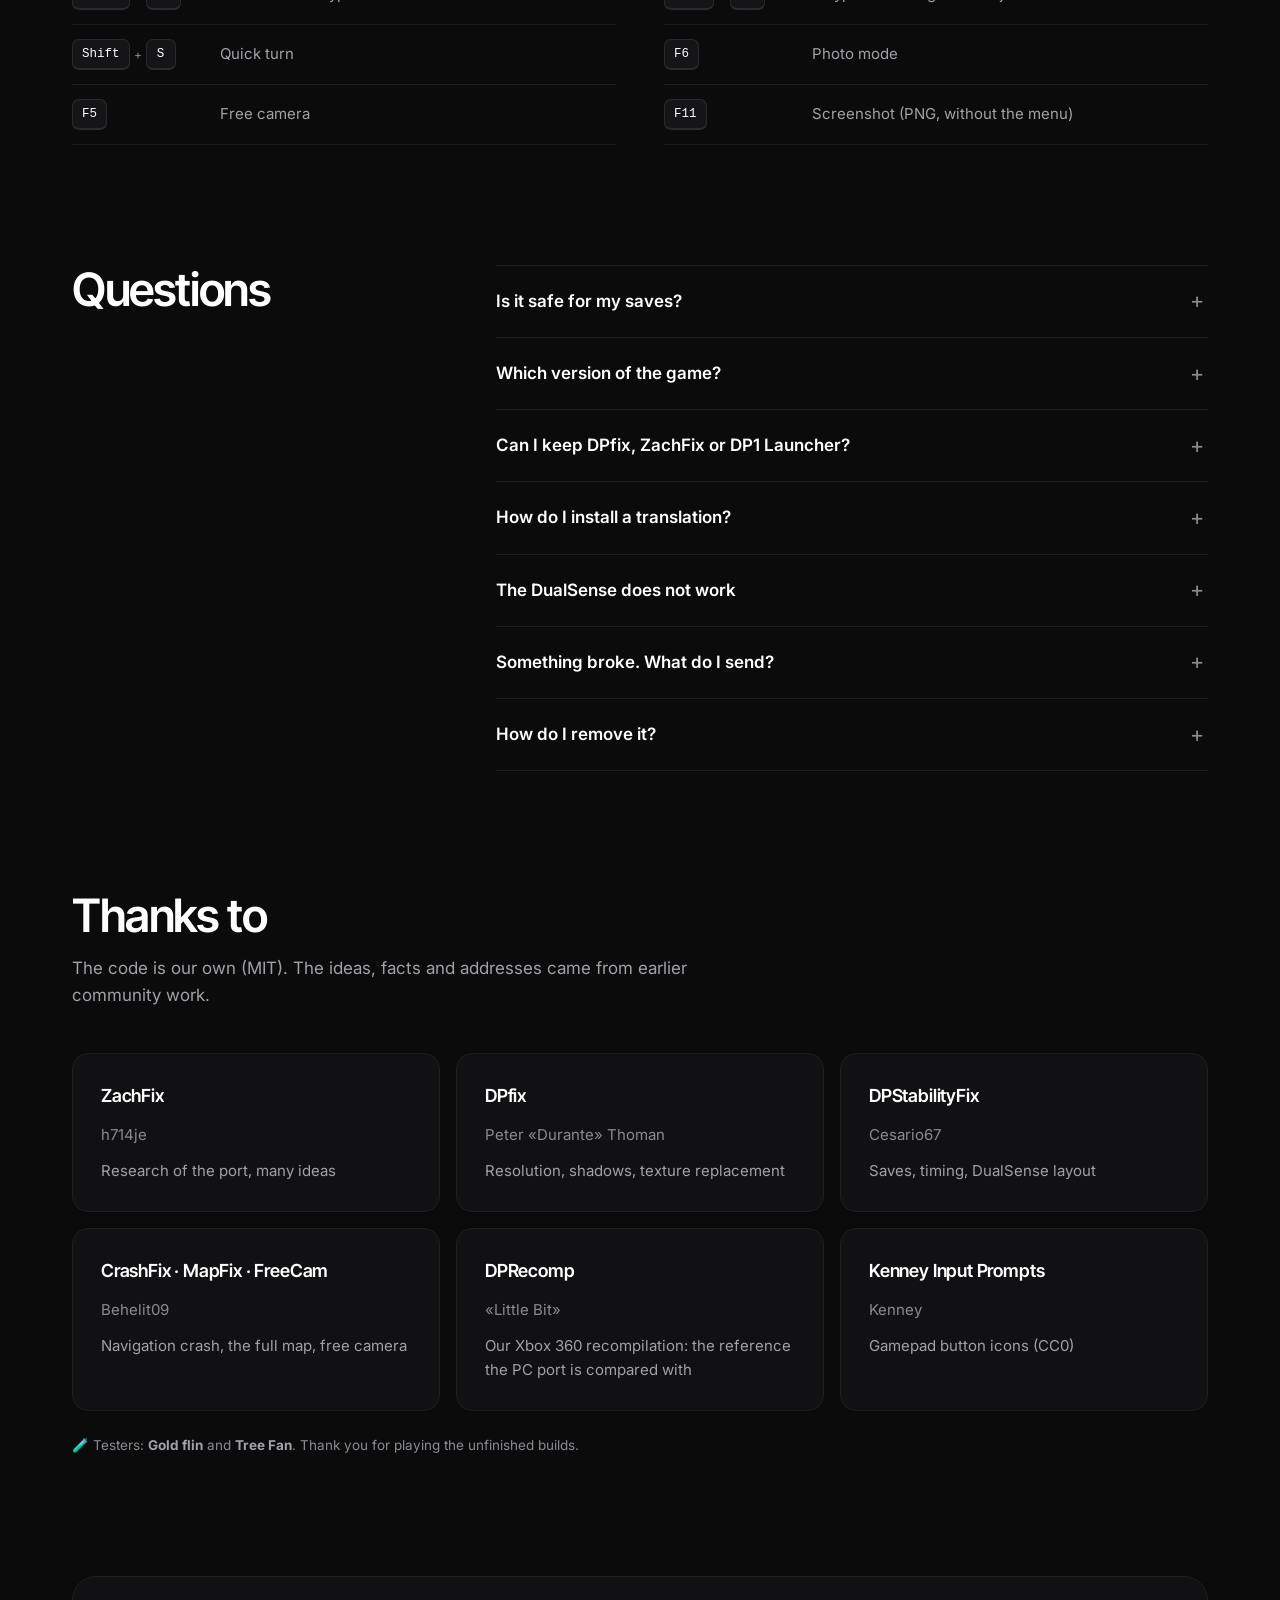
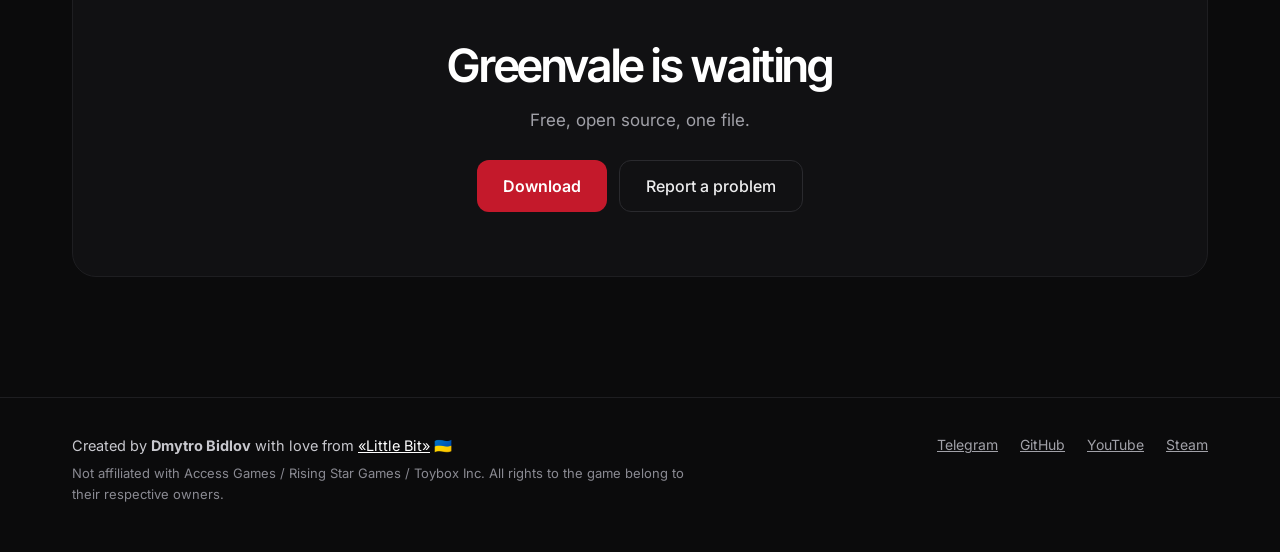
==== commit 11e194f3: "Version 0.7.15 Co-Authored-By: Claude Fable 5.2 <noreply@anthropic.com>" ====
--- a/index.html
+++ b/index.html
@@ -23,7 +23,7 @@
   <meta name="twitter:card" content="summary_large_image">
   <meta name="twitter:title" content="UltimateFIXDP — the all-in-one fix for Deadly Premonition">
   <meta name="twitter:image" content="https://ultimatefixdp.github.io/og-image.jpg">
-  <script type="application/ld+json">{"@context": "https://schema.org", "@type": "SoftwareApplication", "name": "UltimateFIXDP", "description": "UltimateFIXDP: the all-in-one fix for Deadly Premonition: The Director's Cut. One DLL: stability, 45 to 180 FPS, real resolution, HBAO, SMAA, Xbox 360 look, DualSense, full map, mod manager, photo mode. Ukrainian + English.", "applicationCategory": "GameApplication", "operatingSystem": "Windows", "url": "https://ultimatefixdp.github.io/", "downloadUrl": "https://github.com/LittleBitUA/UltimateFIXDP/releases/latest", "softwareVersion": "0.7.14", "license": "https://opensource.org/licenses/MIT", "offers": {"@type": "Offer", "price": "0", "priceCurrency": "USD"}, "author": {"@type": "Person", "name": "Dmytro Bidlov", "url": "https://t.me/LittleBitUA"}, "inLanguage": ["uk", "en"]}</script>
+  <script type="application/ld+json">{"@context": "https://schema.org", "@type": "SoftwareApplication", "name": "UltimateFIXDP", "description": "UltimateFIXDP: the all-in-one fix for Deadly Premonition: The Director's Cut. One DLL: stability, 45 to 180 FPS, real resolution, HBAO, SMAA, Xbox 360 look, DualSense, full map, mod manager, photo mode. Ukrainian + English.", "applicationCategory": "GameApplication", "operatingSystem": "Windows", "url": "https://ultimatefixdp.github.io/", "downloadUrl": "https://github.com/LittleBitUA/UltimateFIXDP/releases/latest", "softwareVersion": "0.7.15", "license": "https://opensource.org/licenses/MIT", "offers": {"@type": "Offer", "price": "0", "priceCurrency": "USD"}, "author": {"@type": "Person", "name": "Dmytro Bidlov", "url": "https://t.me/LittleBitUA"}, "inLanguage": ["uk", "en"]}</script>
   <link rel="icon" href="logo.png" type="image/png">
   <link rel="apple-touch-icon" href="logo.png">
   <link rel="preconnect" href="https://api.github.com">
@@ -60,7 +60,7 @@
         <img class="hero-a-img" src="photo-emily.jpg" alt="" width="1600" height="900">
         <div class="hero-a-shade" aria-hidden="true"></div>
         <div class="hero-a-text">
-          <a class="pill" href="https://github.com/LittleBitUA/UltimateFIXDP/releases/latest"><span class="dot"></span><span data-i18n="hero.pill">Version 0.7.14 · missing buildings and a freeze while driving fixed</span><span class="pill-arrow">→</span></a>
+          <a class="pill" href="https://github.com/LittleBitUA/UltimateFIXDP/releases/latest"><span class="dot"></span><span data-i18n="hero.pill">Version 0.7.15 · driving on the triggers, DualSense effects in the car</span><span class="pill-arrow">→</span></a>
           <h1 data-i18n="a.hero.title">Deadly Premonition, the way it should have been on PC</h1>
           <p class="lead" data-i18n="a.hero.lead">One file in the game folder instead of four fixes. Stability, real resolution, the gamepad, a photo mode and missions of your own. All of it in the menu on F10.</p>
           <div class="actions">
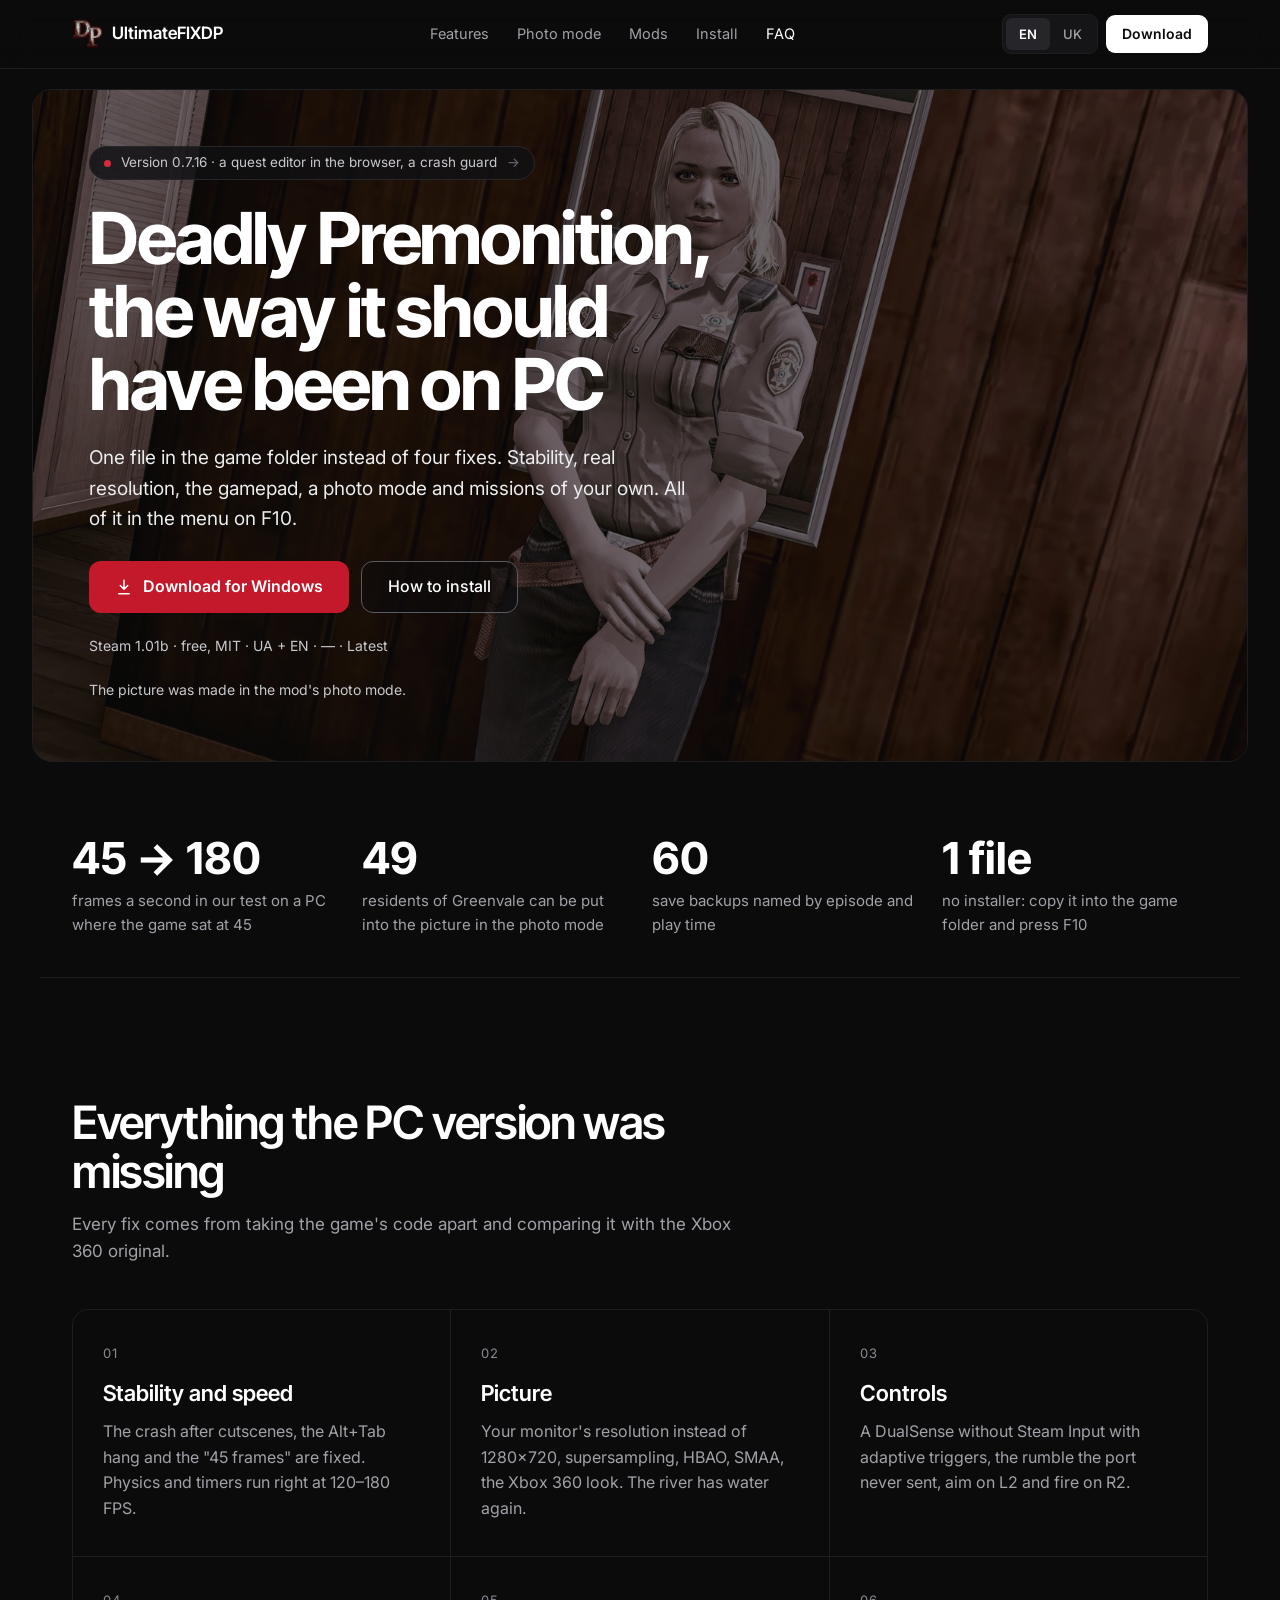
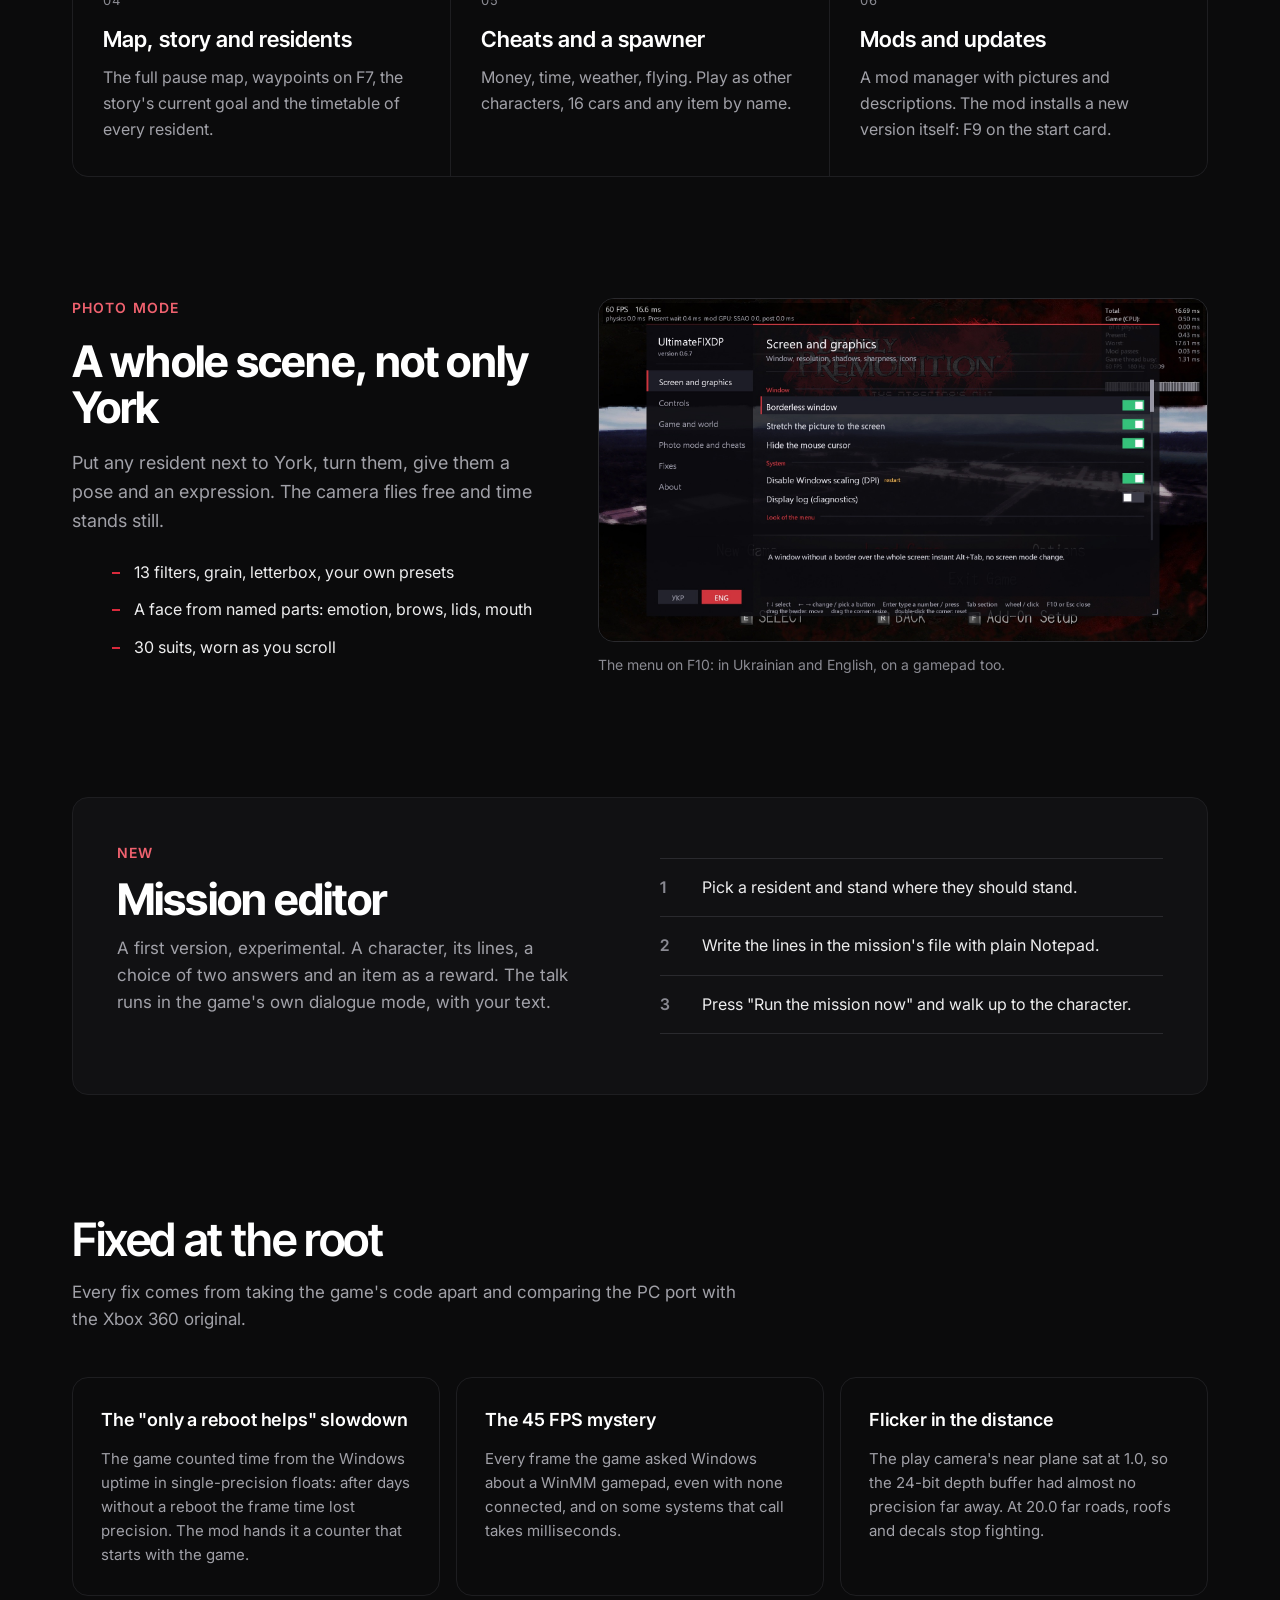
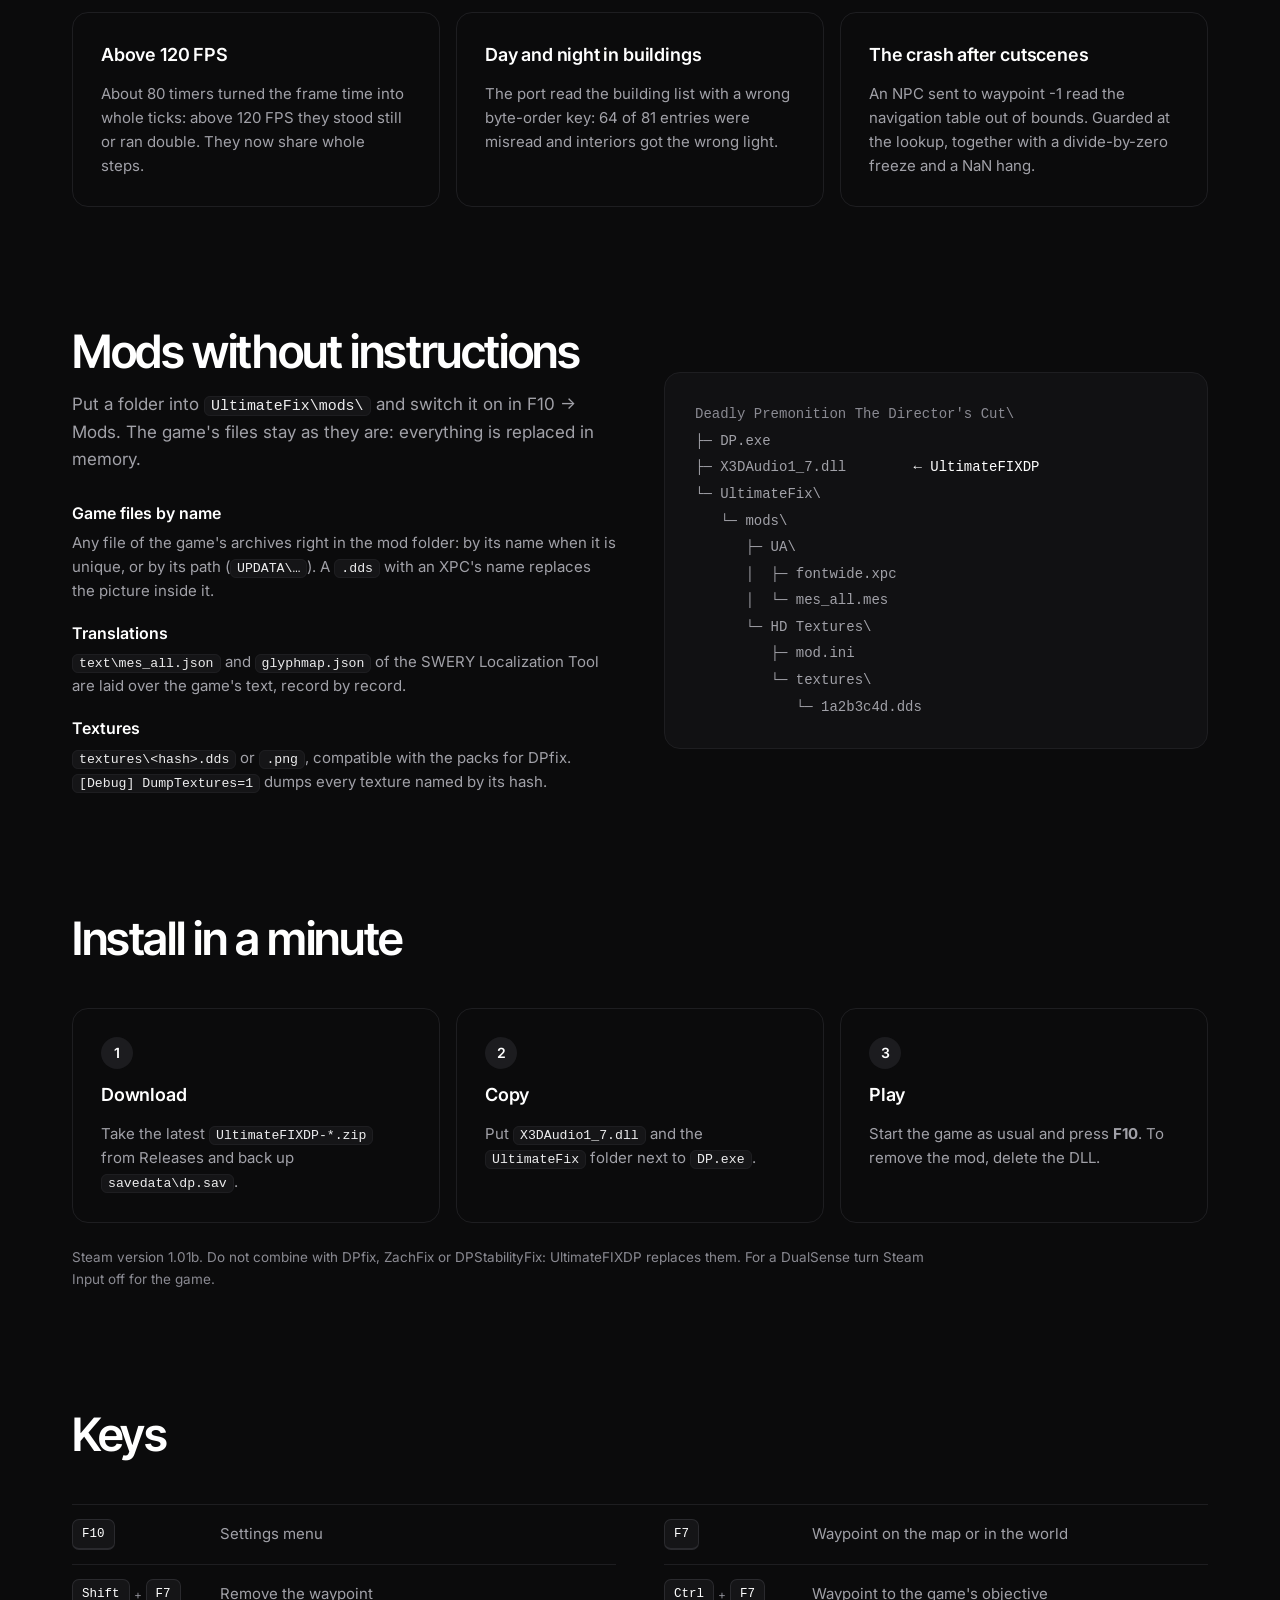
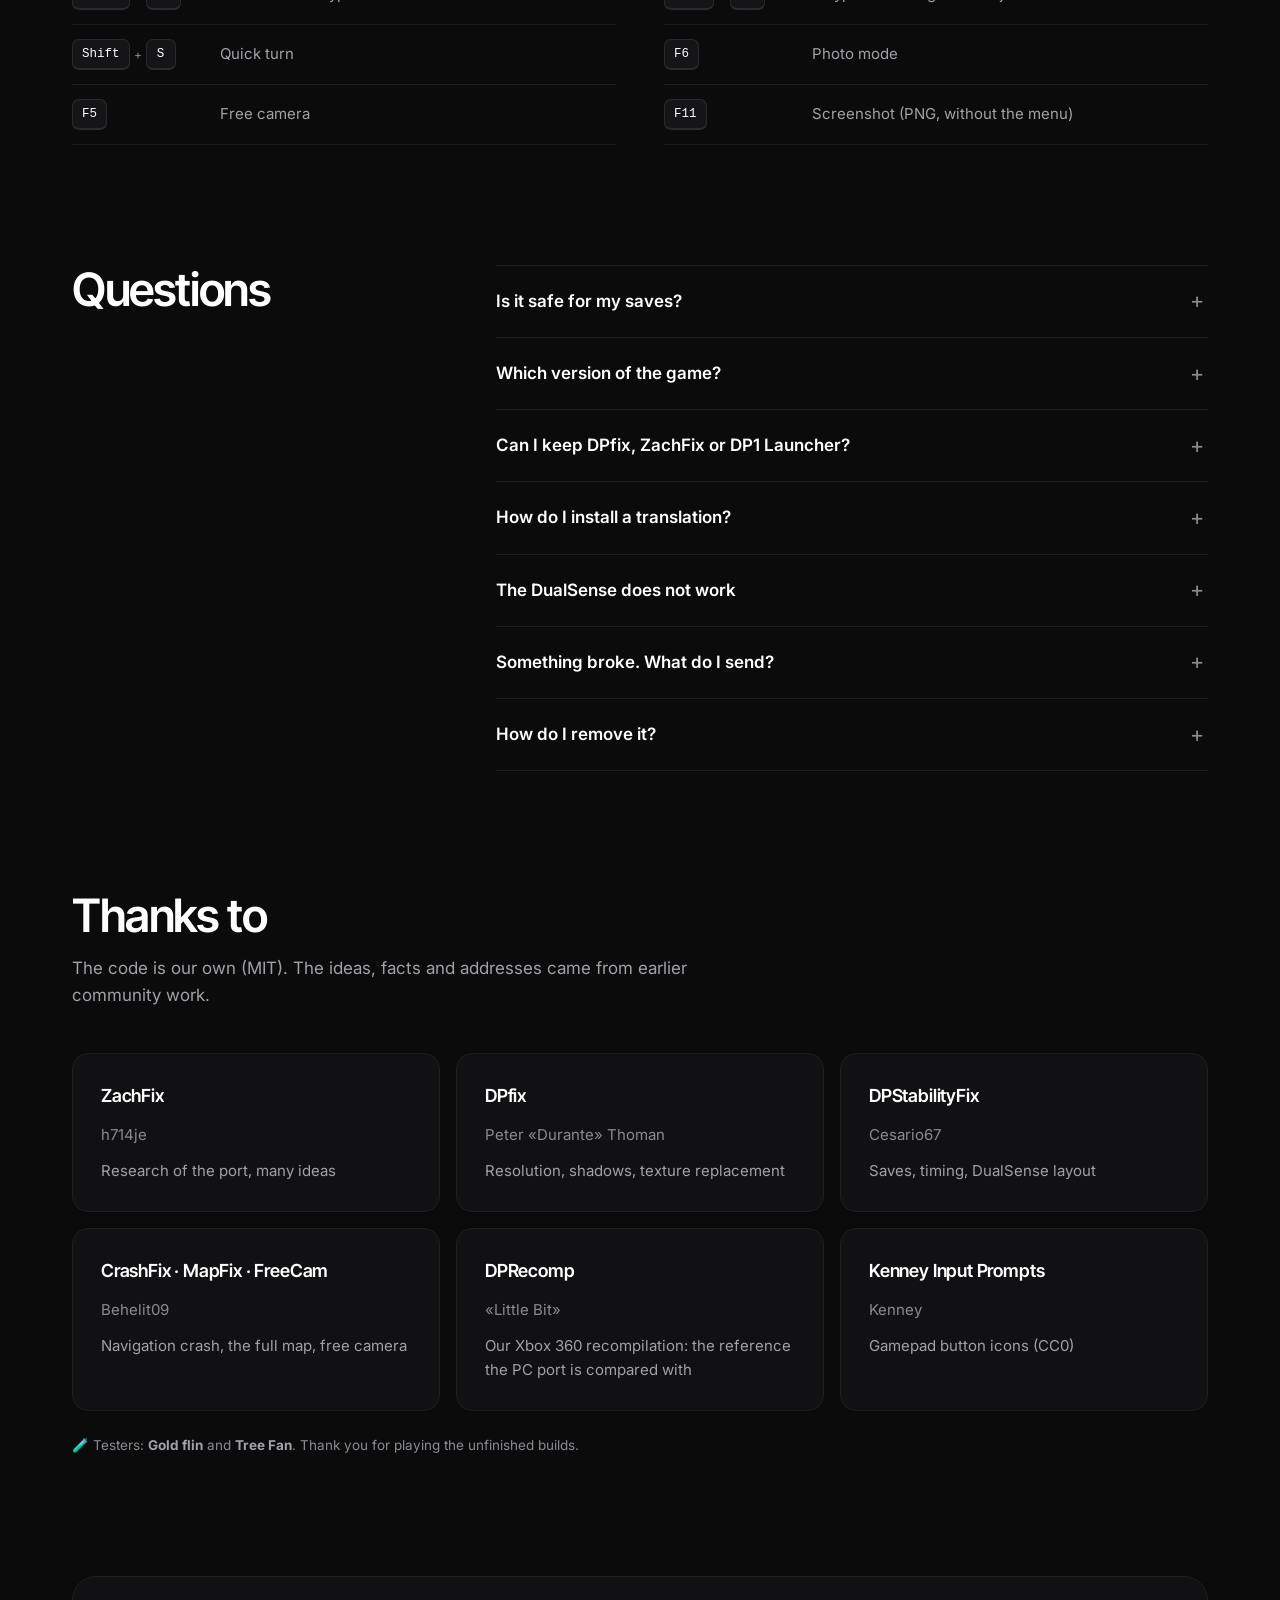
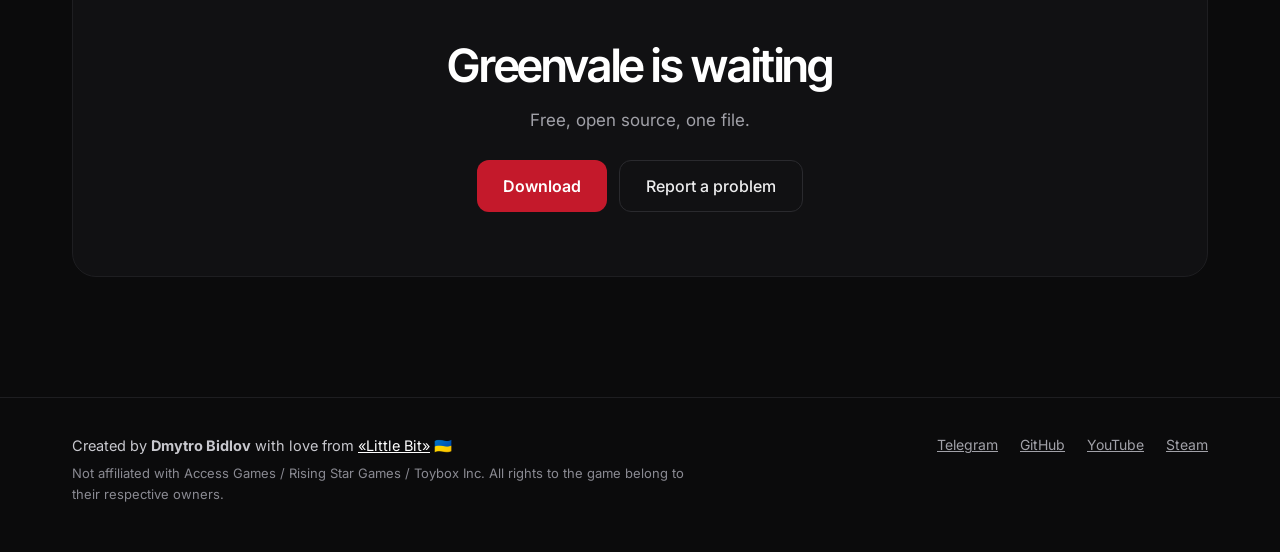
==== commit 58306343: "Version 0.7.16 on the site Co-Authored-By: Claude Fable 5.2 <noreply@anthropic.com>" ====
--- a/index.html
+++ b/index.html
@@ -23,7 +23,7 @@
   <meta name="twitter:card" content="summary_large_image">
   <meta name="twitter:title" content="UltimateFIXDP — the all-in-one fix for Deadly Premonition">
   <meta name="twitter:image" content="https://ultimatefixdp.github.io/og-image.jpg">
-  <script type="application/ld+json">{"@context": "https://schema.org", "@type": "SoftwareApplication", "name": "UltimateFIXDP", "description": "UltimateFIXDP: the all-in-one fix for Deadly Premonition: The Director's Cut. One DLL: stability, 45 to 180 FPS, real resolution, HBAO, SMAA, Xbox 360 look, DualSense, full map, mod manager, photo mode. Ukrainian + English.", "applicationCategory": "GameApplication", "operatingSystem": "Windows", "url": "https://ultimatefixdp.github.io/", "downloadUrl": "https://github.com/LittleBitUA/UltimateFIXDP/releases/latest", "softwareVersion": "0.7.15", "license": "https://opensource.org/licenses/MIT", "offers": {"@type": "Offer", "price": "0", "priceCurrency": "USD"}, "author": {"@type": "Person", "name": "Dmytro Bidlov", "url": "https://t.me/LittleBitUA"}, "inLanguage": ["uk", "en"]}</script>
+  <script type="application/ld+json">{"@context": "https://schema.org", "@type": "SoftwareApplication", "name": "UltimateFIXDP", "description": "UltimateFIXDP: the all-in-one fix for Deadly Premonition: The Director's Cut. One DLL: stability, 45 to 180 FPS, real resolution, HBAO, SMAA, Xbox 360 look, DualSense, full map, mod manager, photo mode. Ukrainian + English.", "applicationCategory": "GameApplication", "operatingSystem": "Windows", "url": "https://ultimatefixdp.github.io/", "downloadUrl": "https://github.com/LittleBitUA/UltimateFIXDP/releases/latest", "softwareVersion": "0.7.16", "license": "https://opensource.org/licenses/MIT", "offers": {"@type": "Offer", "price": "0", "priceCurrency": "USD"}, "author": {"@type": "Person", "name": "Dmytro Bidlov", "url": "https://t.me/LittleBitUA"}, "inLanguage": ["uk", "en"]}</script>
   <link rel="icon" href="logo.png" type="image/png">
   <link rel="apple-touch-icon" href="logo.png">
   <link rel="preconnect" href="https://api.github.com">
@@ -60,7 +60,7 @@
         <img class="hero-a-img" src="photo-emily.jpg" alt="" width="1600" height="900">
         <div class="hero-a-shade" aria-hidden="true"></div>
         <div class="hero-a-text">
-          <a class="pill" href="https://github.com/LittleBitUA/UltimateFIXDP/releases/latest"><span class="dot"></span><span data-i18n="hero.pill">Version 0.7.15 · driving on the triggers, DualSense effects in the car</span><span class="pill-arrow">→</span></a>
+          <a class="pill" href="https://github.com/LittleBitUA/UltimateFIXDP/releases/latest"><span class="dot"></span><span data-i18n="hero.pill">Version 0.7.16 · a quest editor in the browser, a crash guard</span><span class="pill-arrow">→</span></a>
           <h1 data-i18n="a.hero.title">Deadly Premonition, the way it should have been on PC</h1>
           <p class="lead" data-i18n="a.hero.lead">One file in the game folder instead of four fixes. Stability, real resolution, the gamepad, a photo mode and missions of your own. All of it in the menu on F10.</p>
           <div class="actions">
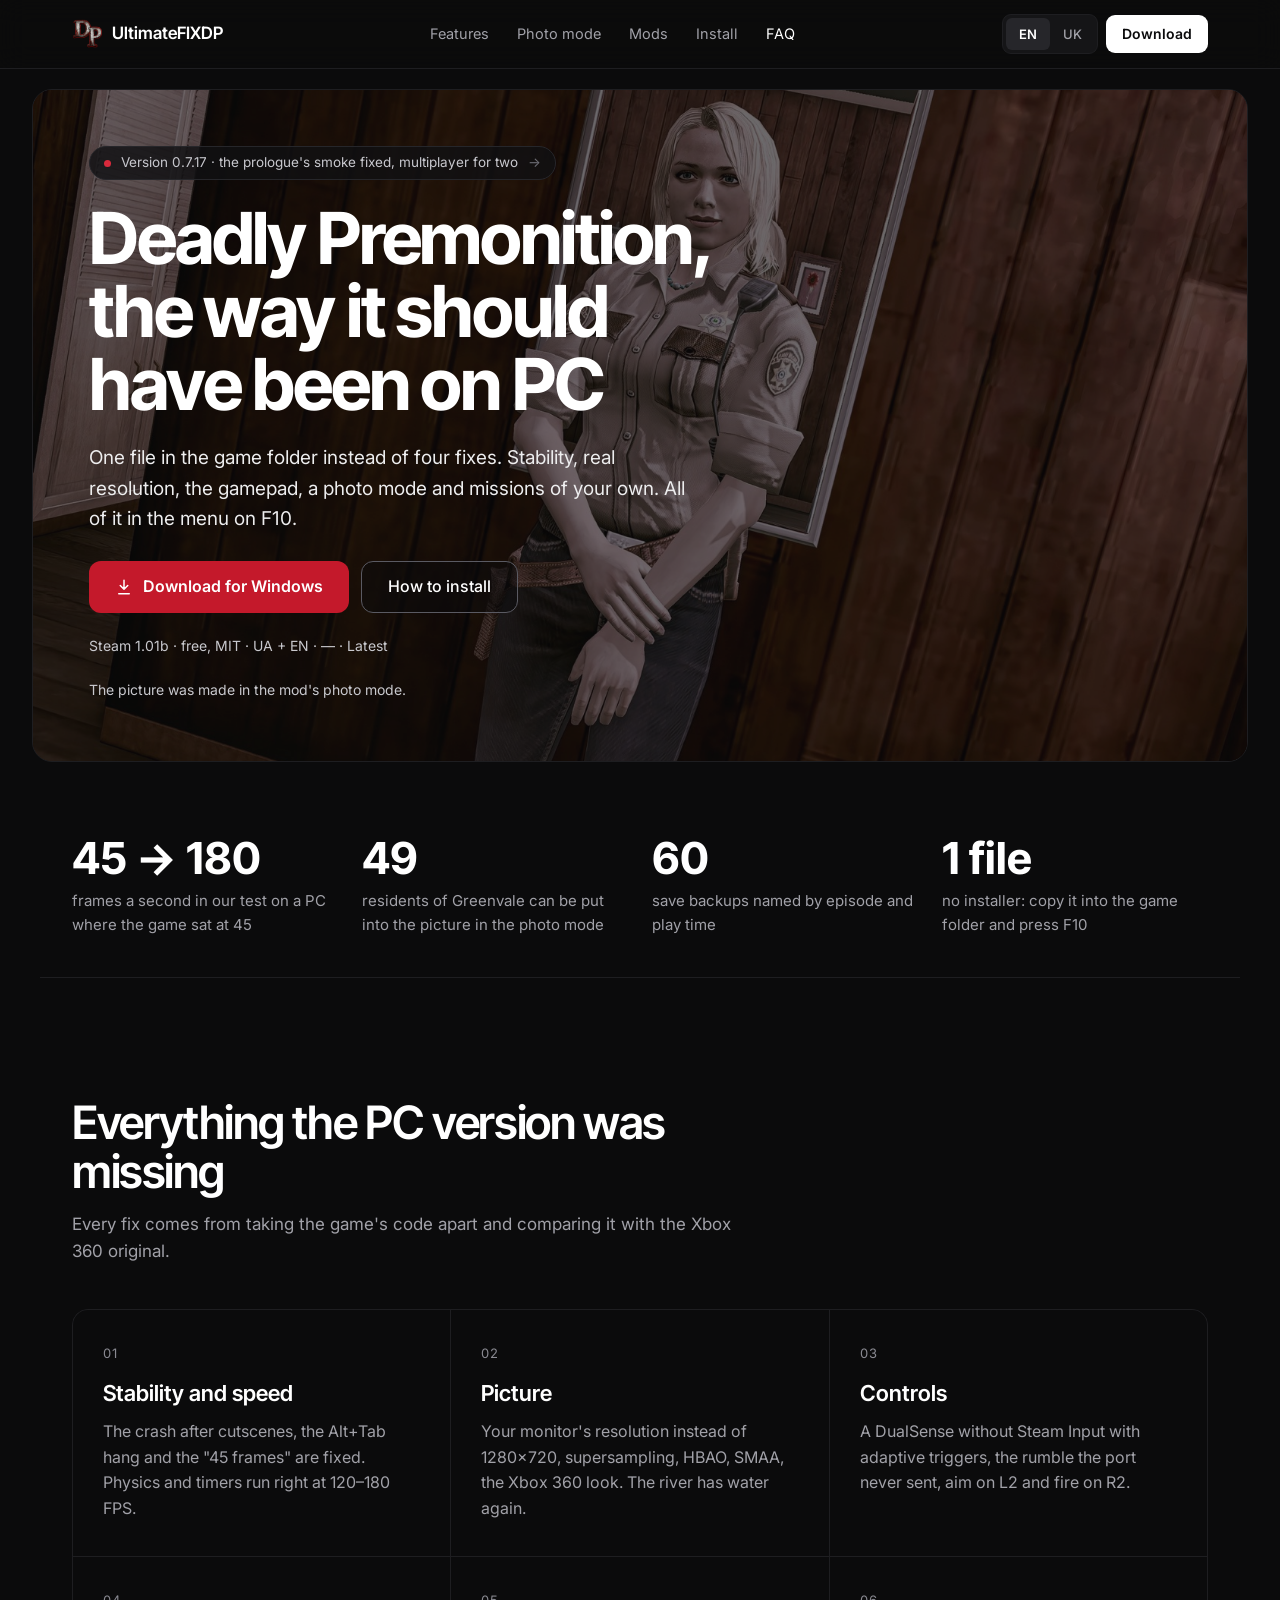
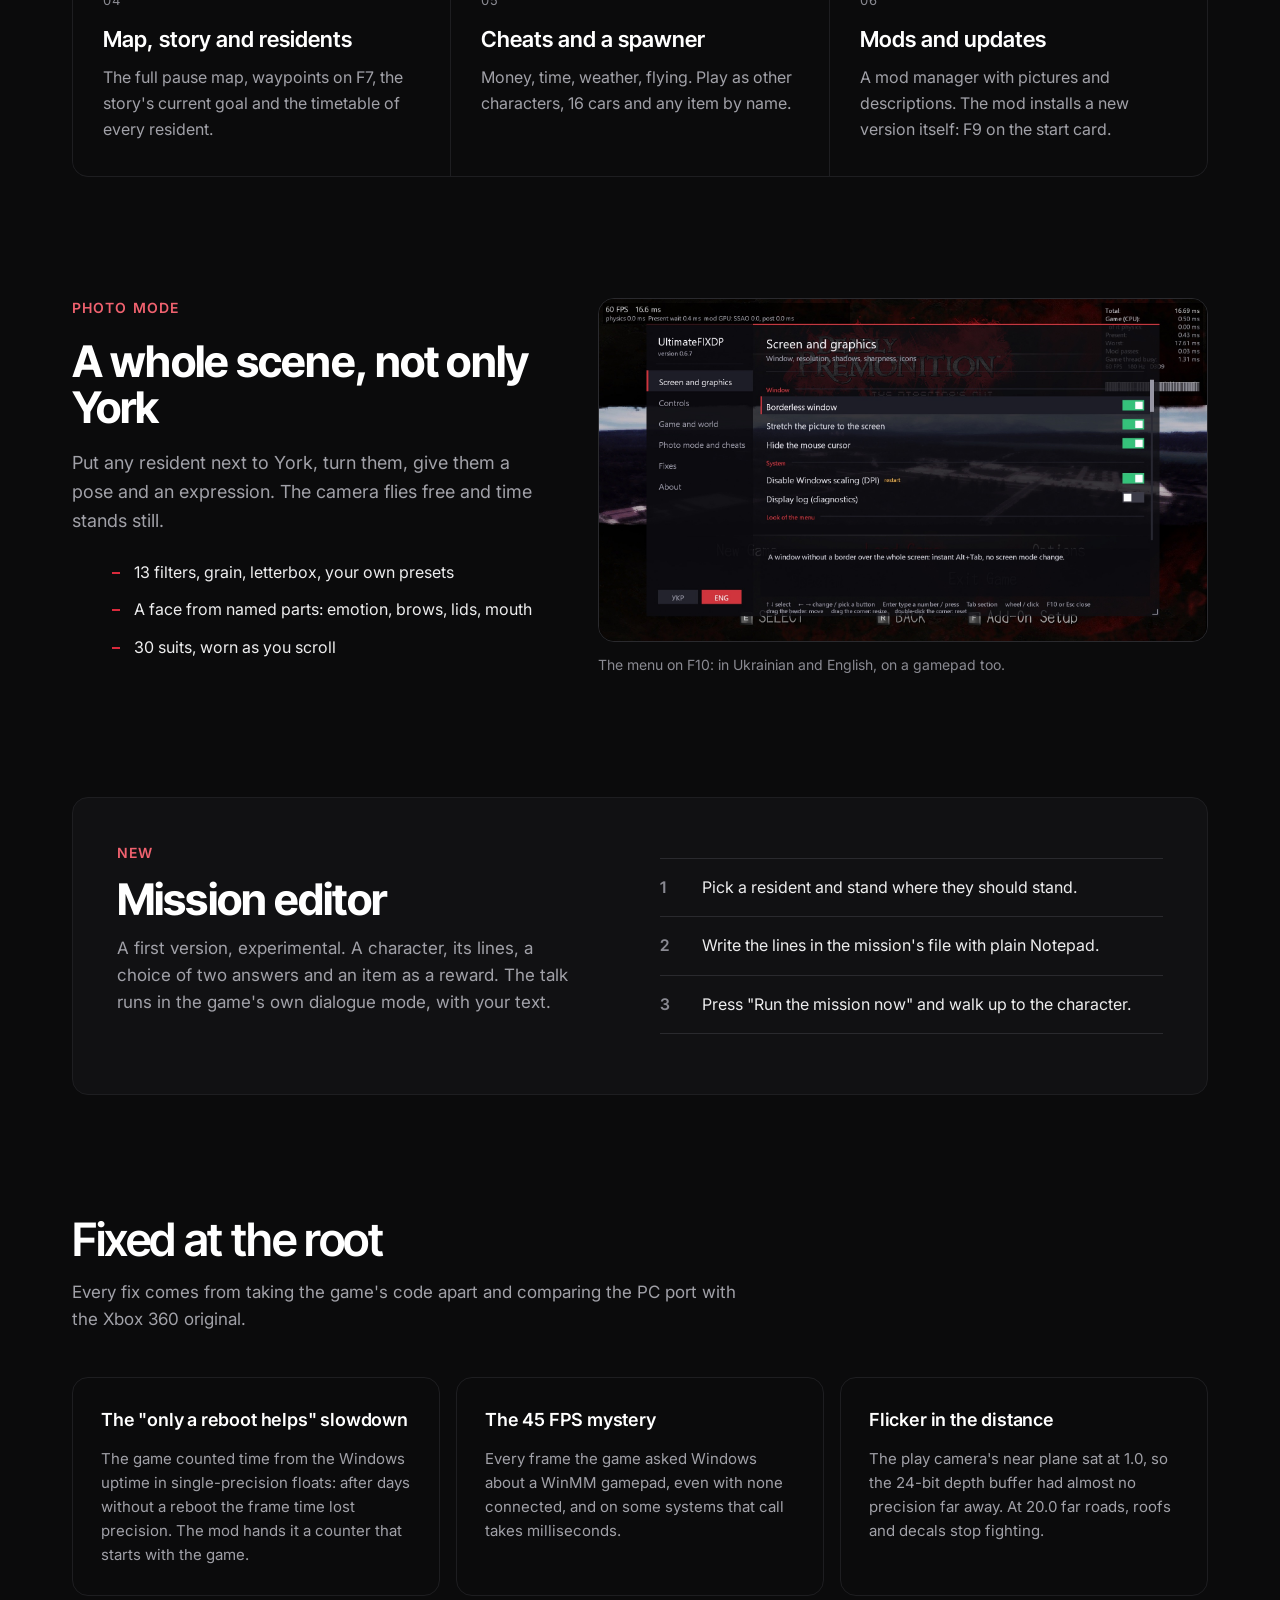
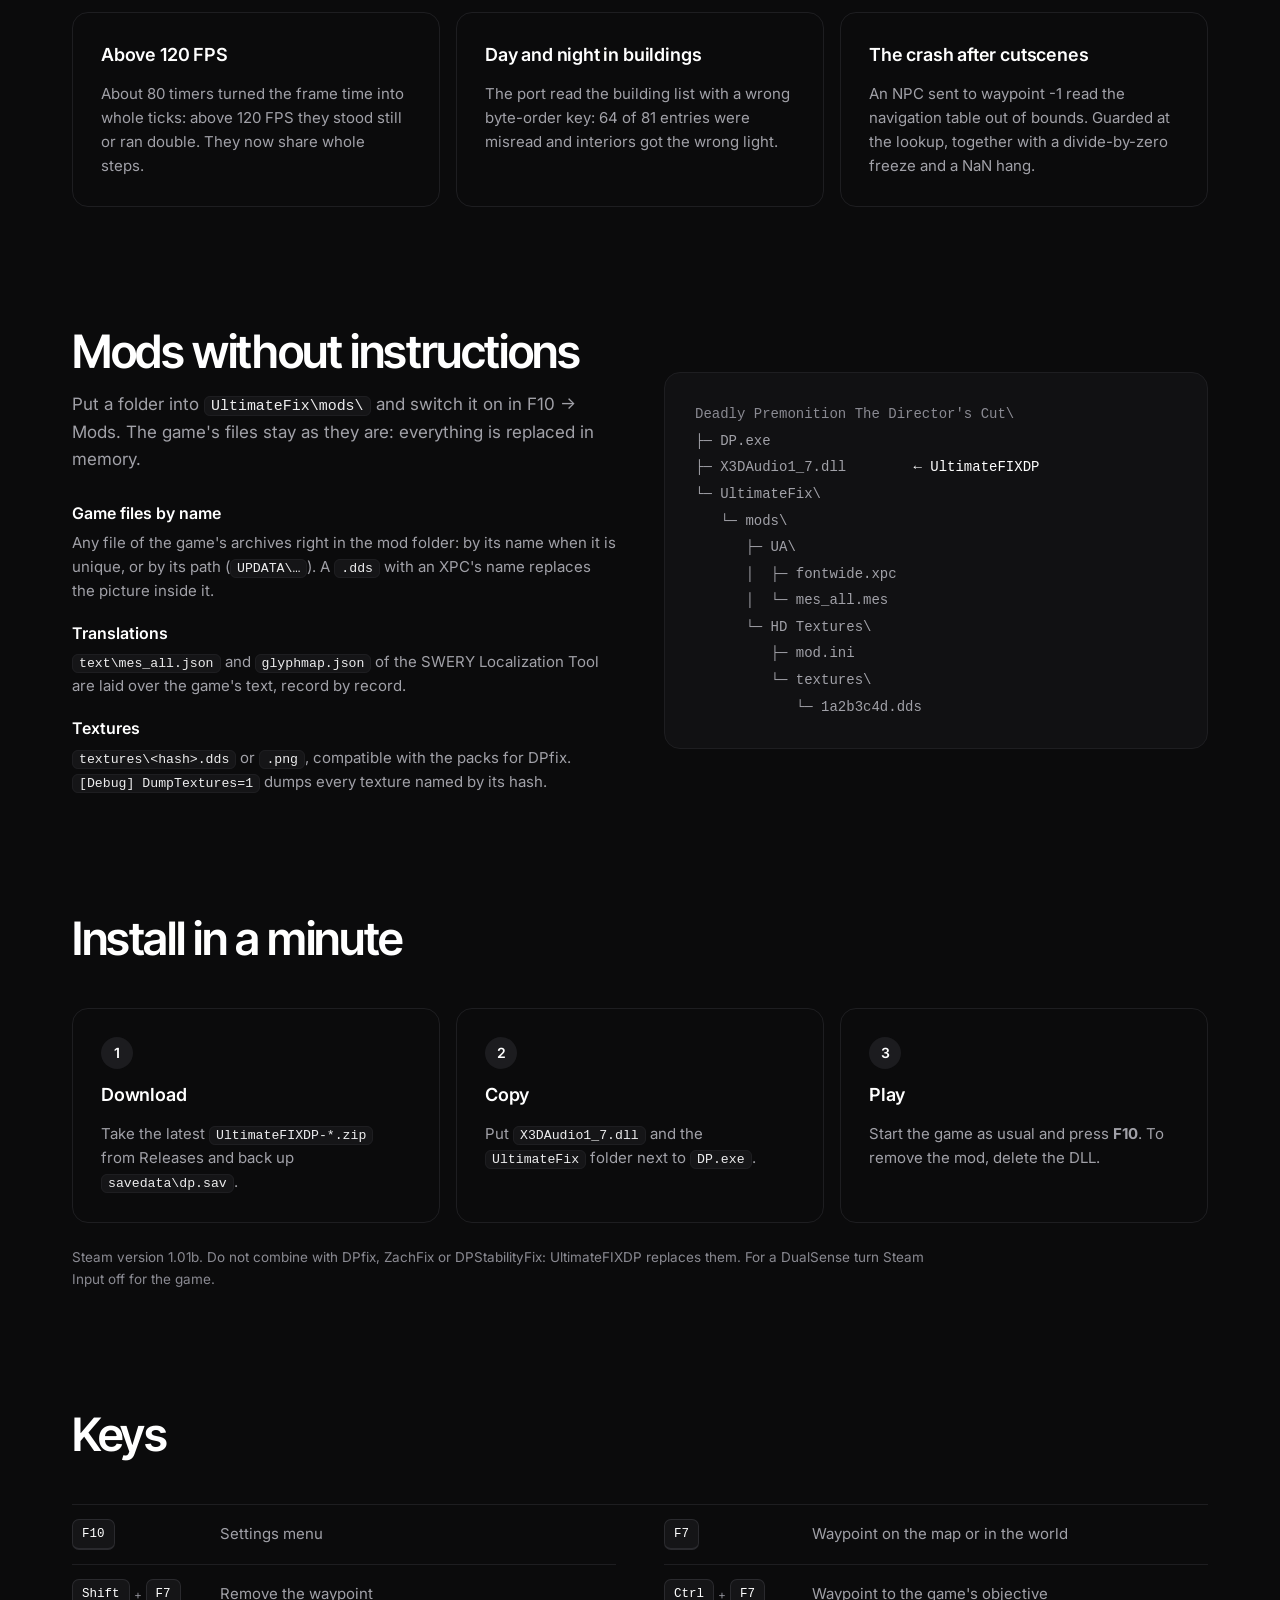
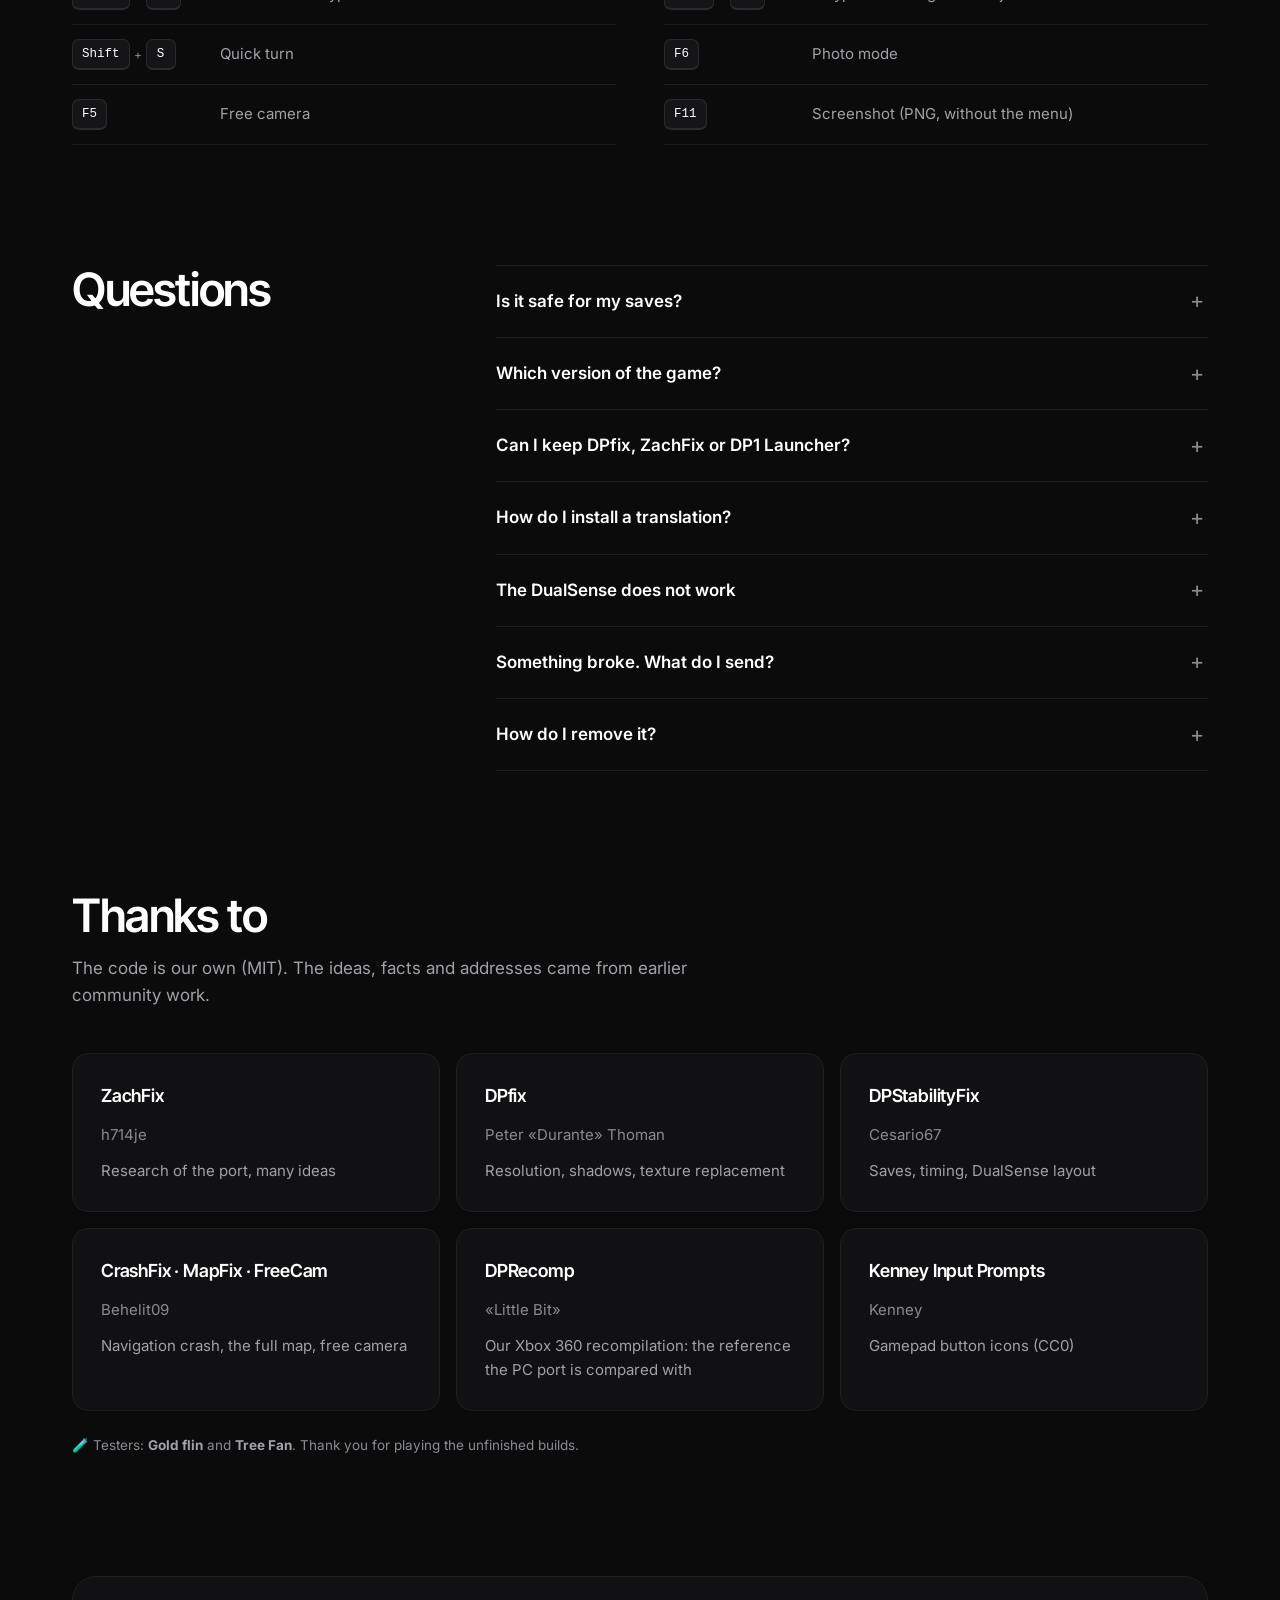
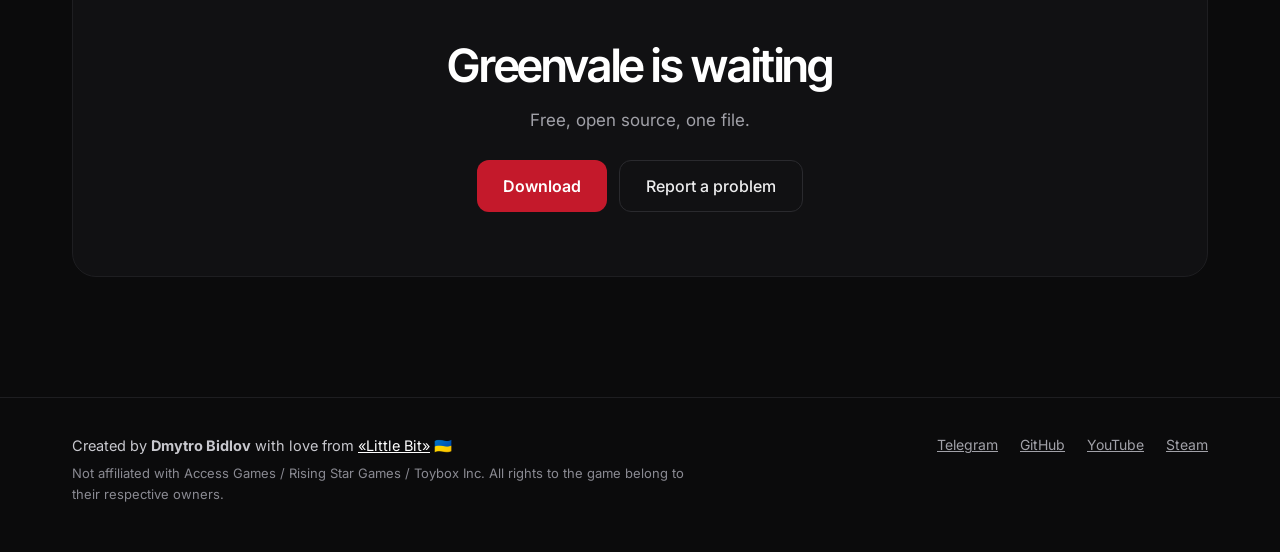
==== commit 617caae1: "Version 0.7.17" ====
--- a/index.html
+++ b/index.html
@@ -23,7 +23,7 @@
   <meta name="twitter:card" content="summary_large_image">
   <meta name="twitter:title" content="UltimateFIXDP — the all-in-one fix for Deadly Premonition">
   <meta name="twitter:image" content="https://ultimatefixdp.github.io/og-image.jpg">
-  <script type="application/ld+json">{"@context": "https://schema.org", "@type": "SoftwareApplication", "name": "UltimateFIXDP", "description": "UltimateFIXDP: the all-in-one fix for Deadly Premonition: The Director's Cut. One DLL: stability, 45 to 180 FPS, real resolution, HBAO, SMAA, Xbox 360 look, DualSense, full map, mod manager, photo mode. Ukrainian + English.", "applicationCategory": "GameApplication", "operatingSystem": "Windows", "url": "https://ultimatefixdp.github.io/", "downloadUrl": "https://github.com/LittleBitUA/UltimateFIXDP/releases/latest", "softwareVersion": "0.7.16", "license": "https://opensource.org/licenses/MIT", "offers": {"@type": "Offer", "price": "0", "priceCurrency": "USD"}, "author": {"@type": "Person", "name": "Dmytro Bidlov", "url": "https://t.me/LittleBitUA"}, "inLanguage": ["uk", "en"]}</script>
+  <script type="application/ld+json">{"@context": "https://schema.org", "@type": "SoftwareApplication", "name": "UltimateFIXDP", "description": "UltimateFIXDP: the all-in-one fix for Deadly Premonition: The Director's Cut. One DLL: stability, 45 to 180 FPS, real resolution, HBAO, SMAA, Xbox 360 look, DualSense, full map, mod manager, photo mode. Ukrainian + English.", "applicationCategory": "GameApplication", "operatingSystem": "Windows", "url": "https://ultimatefixdp.github.io/", "downloadUrl": "https://github.com/LittleBitUA/UltimateFIXDP/releases/latest", "softwareVersion": "0.7.17", "license": "https://opensource.org/licenses/MIT", "offers": {"@type": "Offer", "price": "0", "priceCurrency": "USD"}, "author": {"@type": "Person", "name": "Dmytro Bidlov", "url": "https://t.me/LittleBitUA"}, "inLanguage": ["uk", "en"]}</script>
   <link rel="icon" href="logo.png" type="image/png">
   <link rel="apple-touch-icon" href="logo.png">
   <link rel="preconnect" href="https://api.github.com">
@@ -60,7 +60,7 @@
         <img class="hero-a-img" src="photo-emily.jpg" alt="" width="1600" height="900">
         <div class="hero-a-shade" aria-hidden="true"></div>
         <div class="hero-a-text">
-          <a class="pill" href="https://github.com/LittleBitUA/UltimateFIXDP/releases/latest"><span class="dot"></span><span data-i18n="hero.pill">Version 0.7.16 · a quest editor in the browser, a crash guard</span><span class="pill-arrow">→</span></a>
+          <a class="pill" href="https://github.com/LittleBitUA/UltimateFIXDP/releases/latest"><span class="dot"></span><span data-i18n="hero.pill">Version 0.7.17 · the prologue's smoke fixed, multiplayer for two</span><span class="pill-arrow">→</span></a>
           <h1 data-i18n="a.hero.title">Deadly Premonition, the way it should have been on PC</h1>
           <p class="lead" data-i18n="a.hero.lead">One file in the game folder instead of four fixes. Stability, real resolution, the gamepad, a photo mode and missions of your own. All of it in the menu on F10.</p>
           <div class="actions">
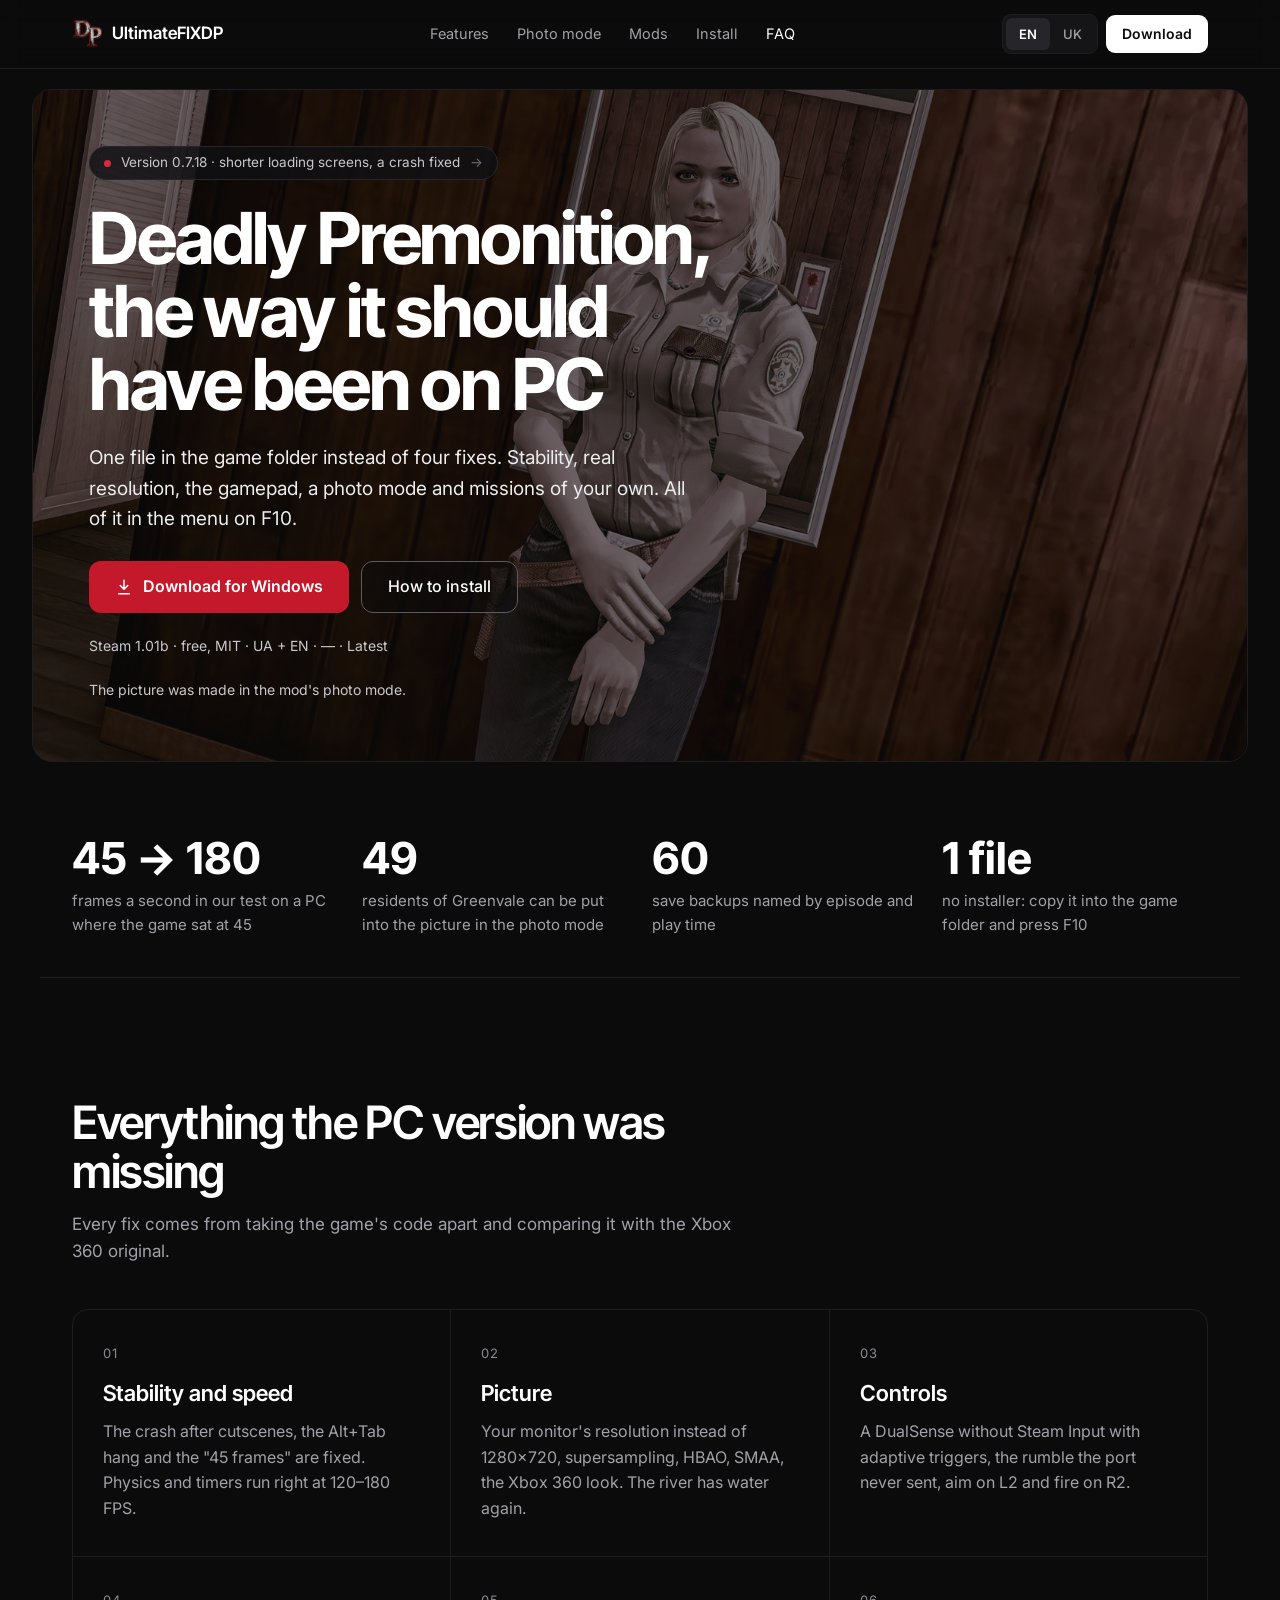
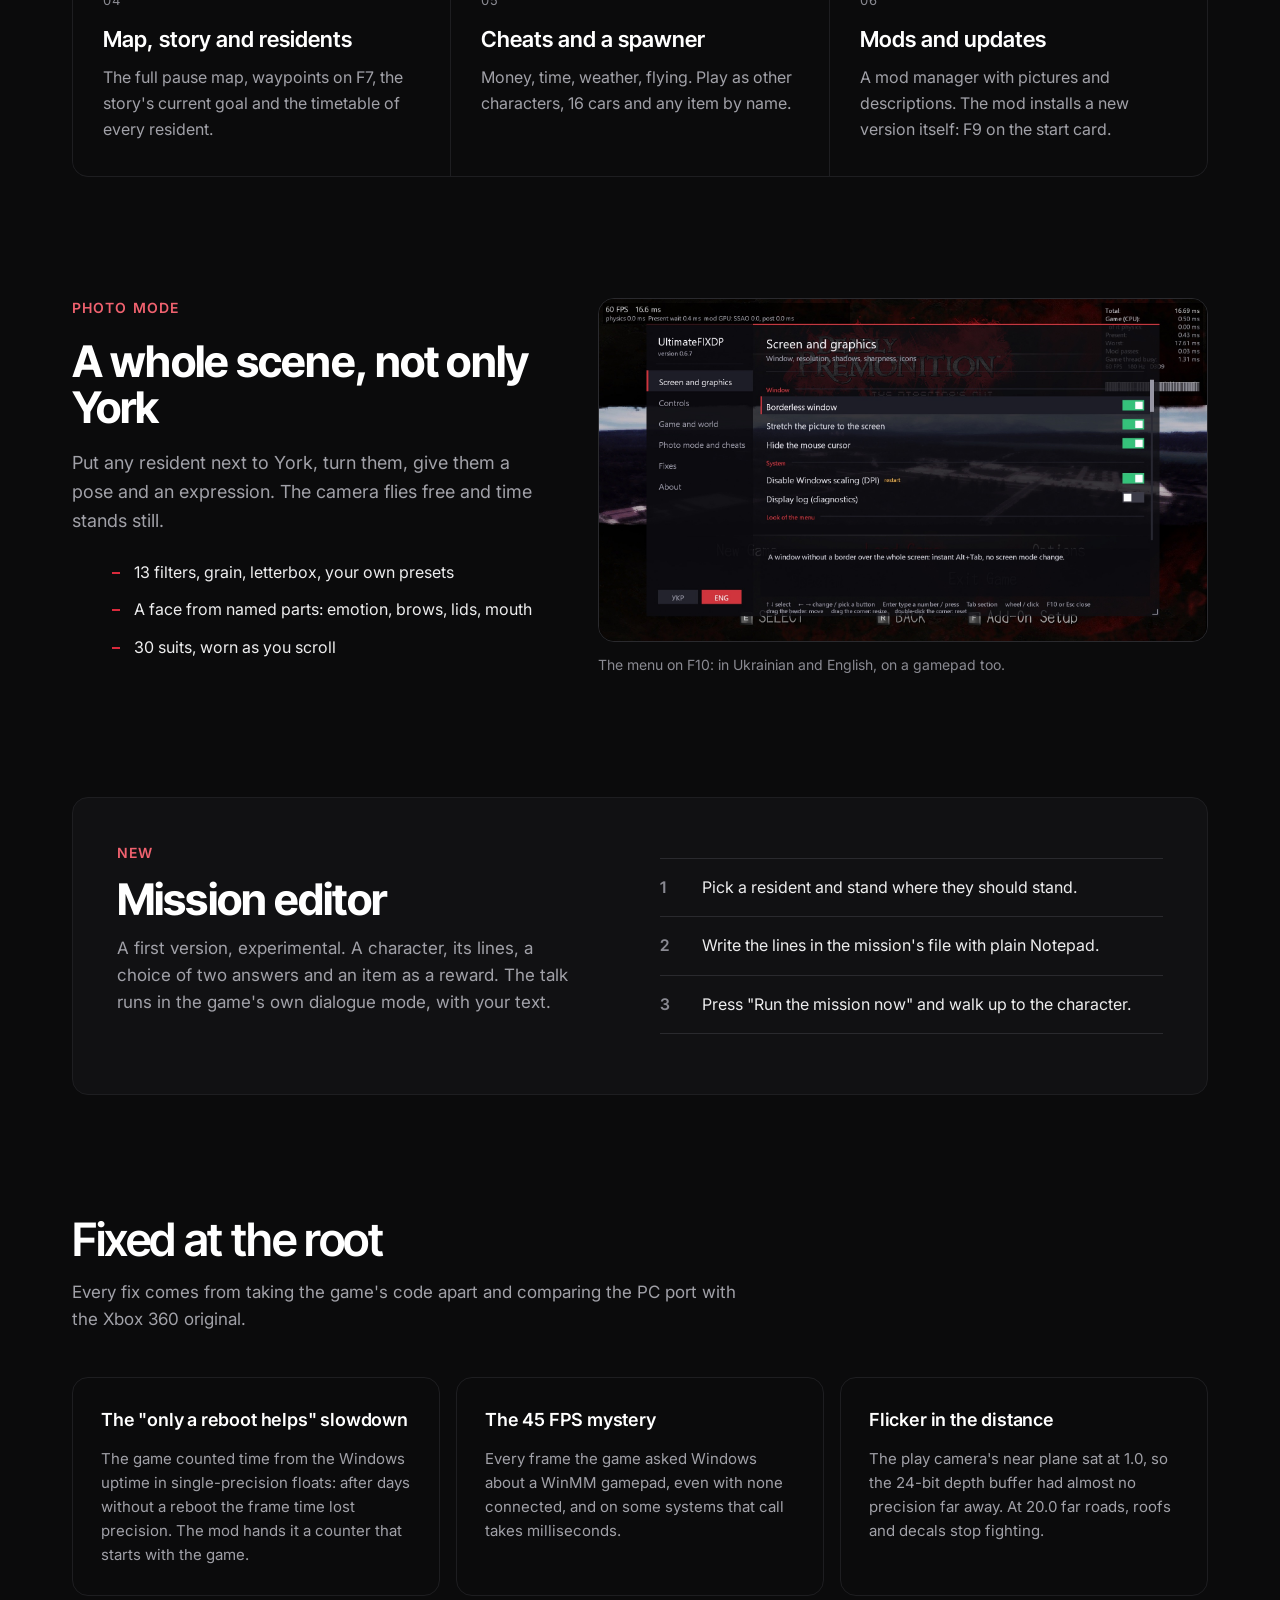
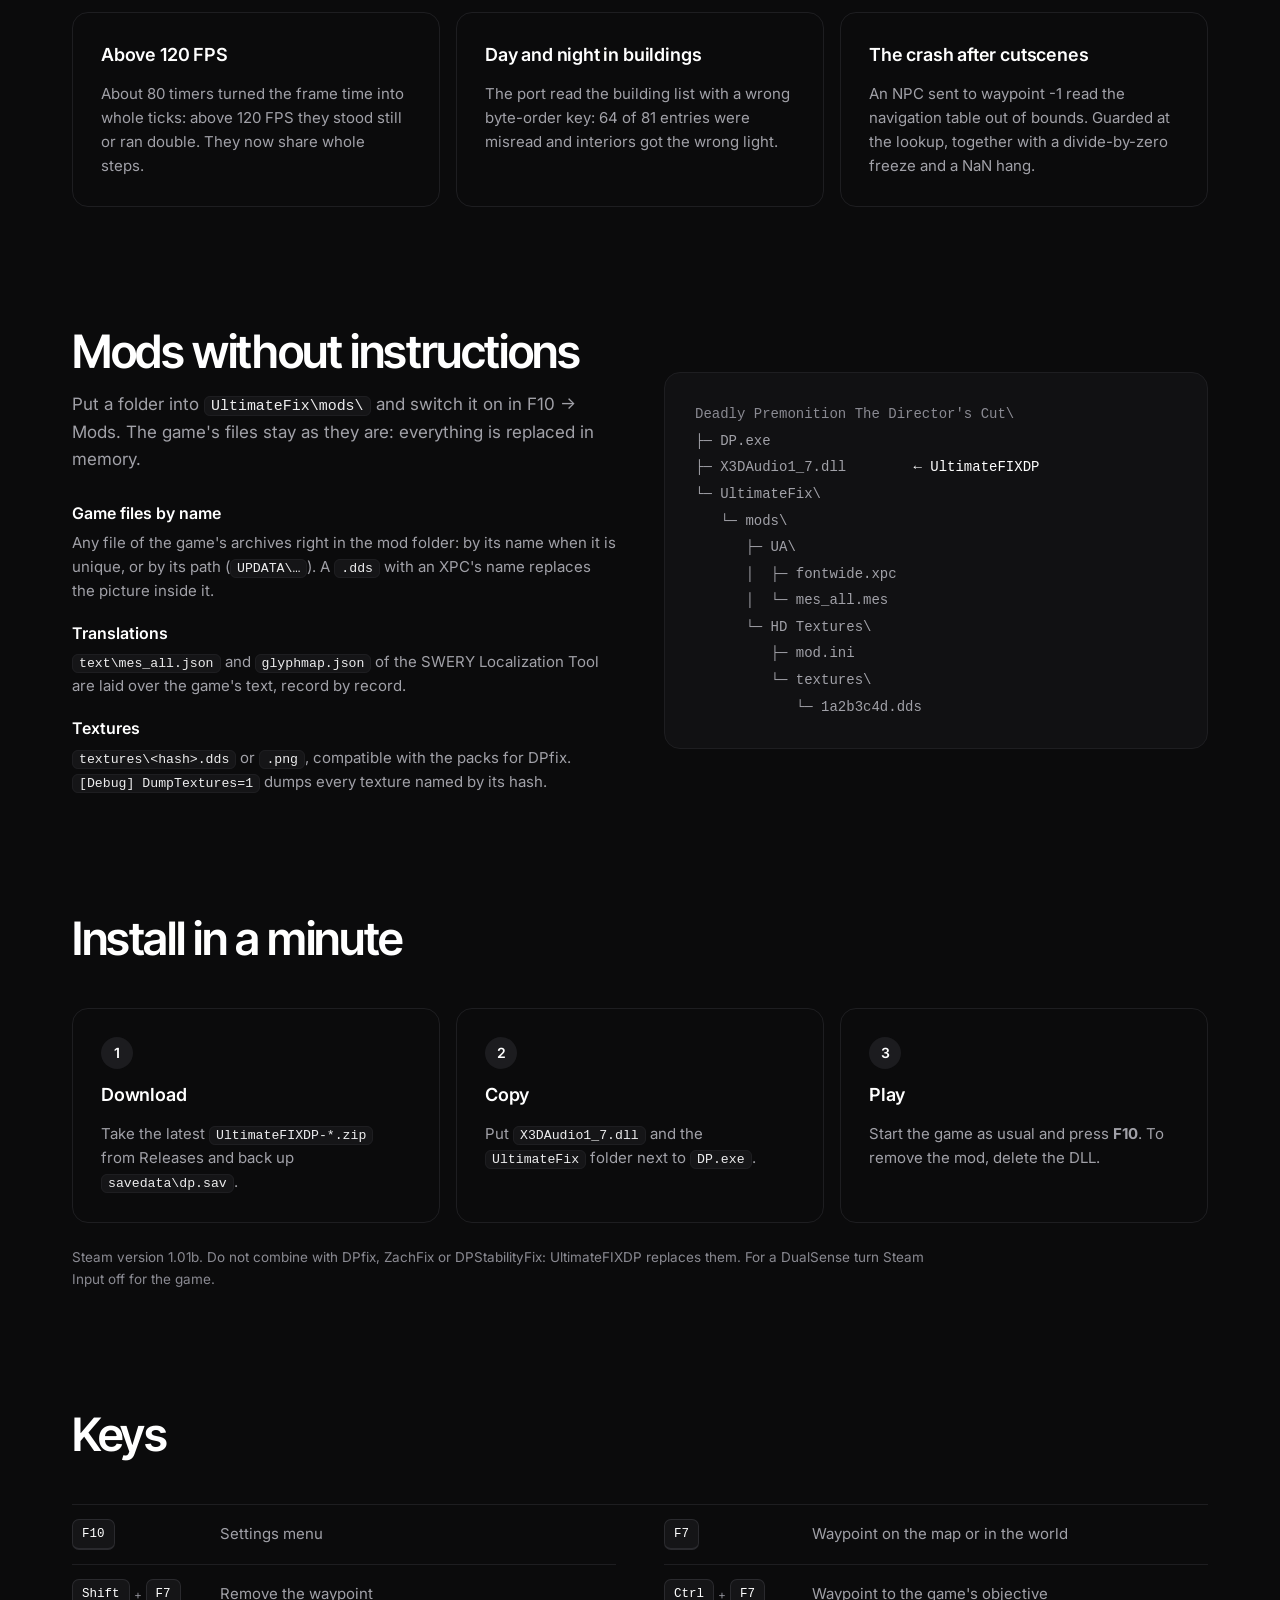
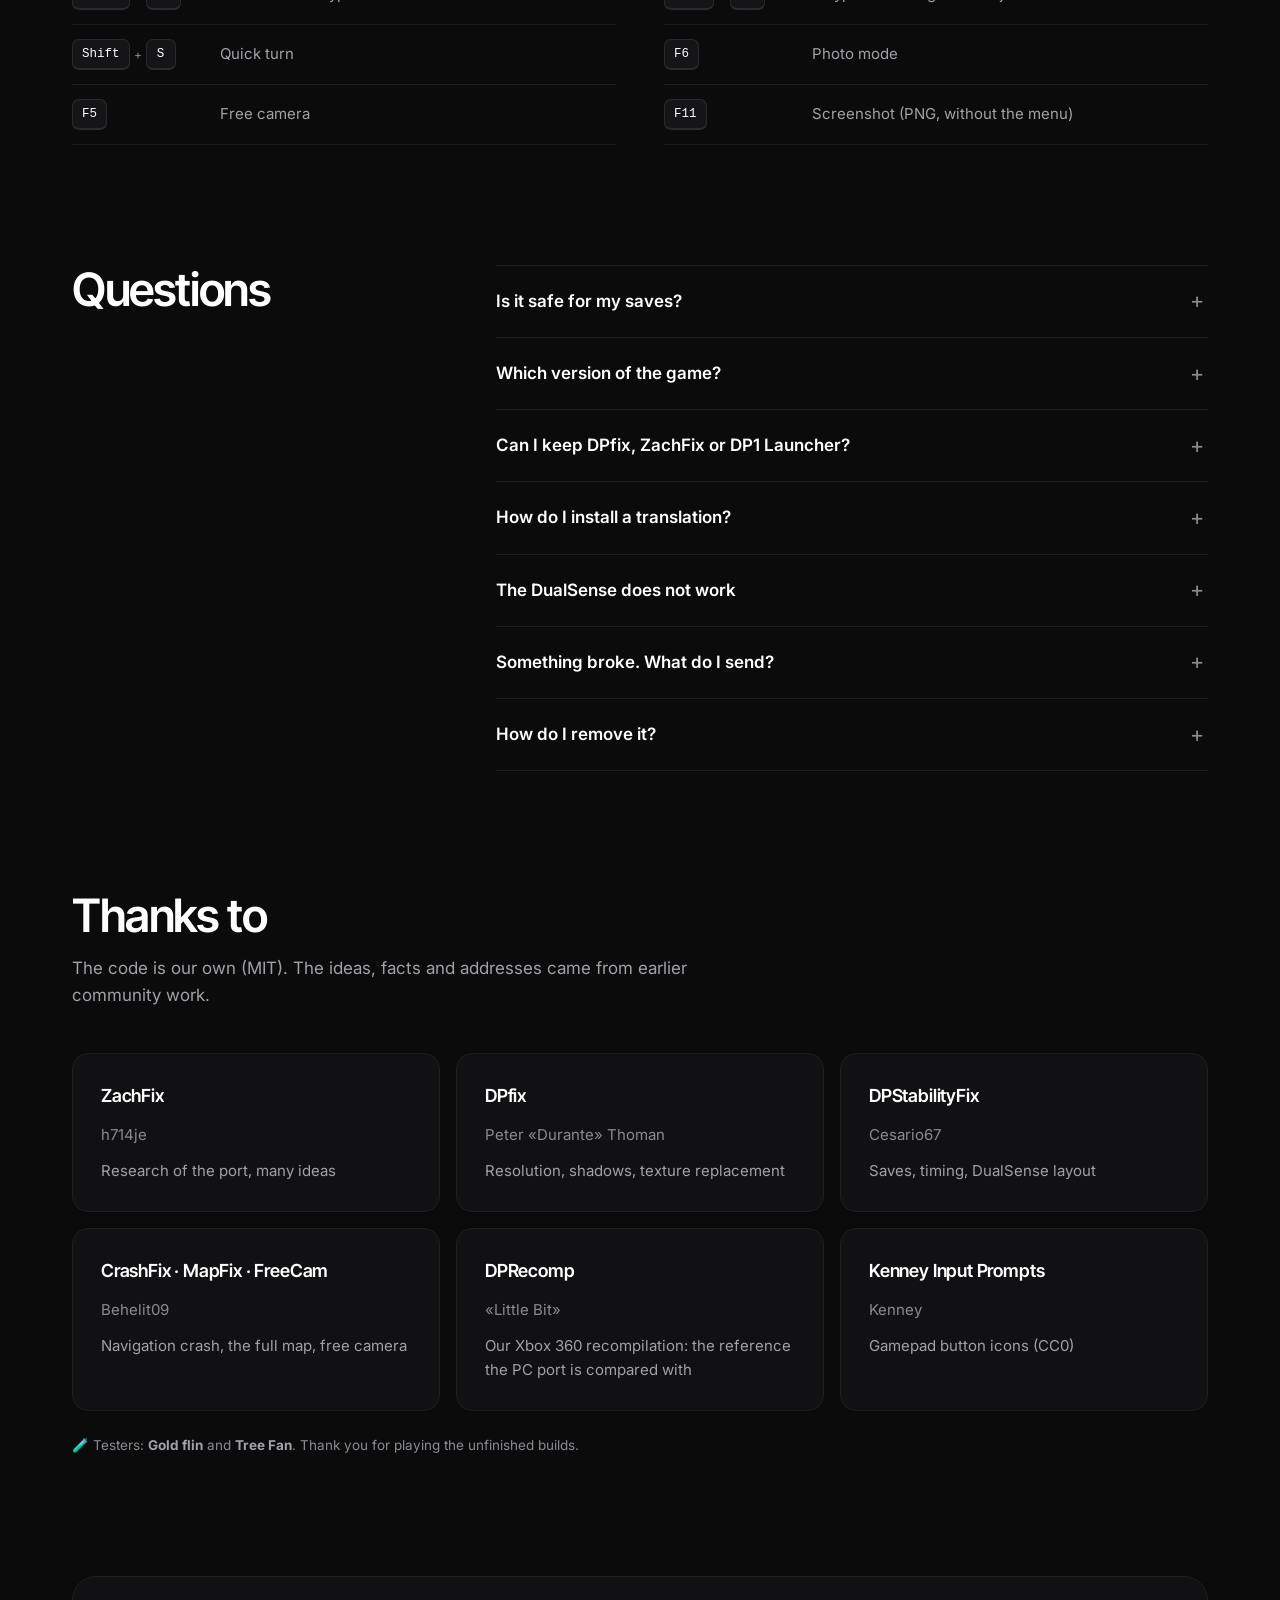
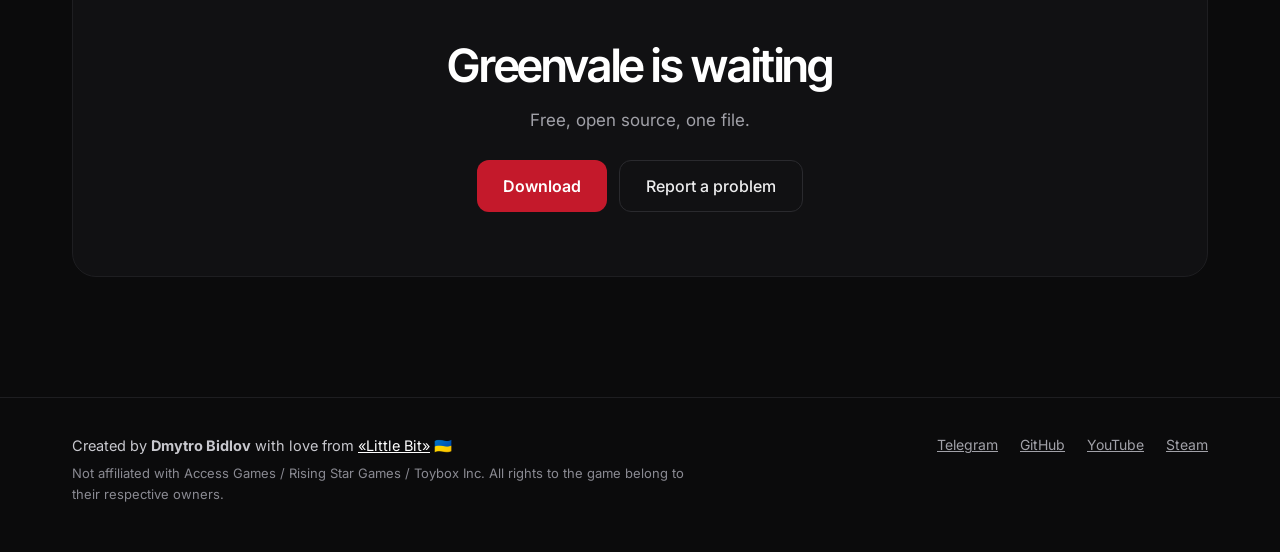
==== commit ff3e4572: "Version 0.7.18" ====
--- a/index.html
+++ b/index.html
@@ -23,7 +23,7 @@
   <meta name="twitter:card" content="summary_large_image">
   <meta name="twitter:title" content="UltimateFIXDP — the all-in-one fix for Deadly Premonition">
   <meta name="twitter:image" content="https://ultimatefixdp.github.io/og-image.jpg">
-  <script type="application/ld+json">{"@context": "https://schema.org", "@type": "SoftwareApplication", "name": "UltimateFIXDP", "description": "UltimateFIXDP: the all-in-one fix for Deadly Premonition: The Director's Cut. One DLL: stability, 45 to 180 FPS, real resolution, HBAO, SMAA, Xbox 360 look, DualSense, full map, mod manager, photo mode. Ukrainian + English.", "applicationCategory": "GameApplication", "operatingSystem": "Windows", "url": "https://ultimatefixdp.github.io/", "downloadUrl": "https://github.com/LittleBitUA/UltimateFIXDP/releases/latest", "softwareVersion": "0.7.17", "license": "https://opensource.org/licenses/MIT", "offers": {"@type": "Offer", "price": "0", "priceCurrency": "USD"}, "author": {"@type": "Person", "name": "Dmytro Bidlov", "url": "https://t.me/LittleBitUA"}, "inLanguage": ["uk", "en"]}</script>
+  <script type="application/ld+json">{"@context": "https://schema.org", "@type": "SoftwareApplication", "name": "UltimateFIXDP", "description": "UltimateFIXDP: the all-in-one fix for Deadly Premonition: The Director's Cut. One DLL: stability, 45 to 180 FPS, real resolution, HBAO, SMAA, Xbox 360 look, DualSense, full map, mod manager, photo mode. Ukrainian + English.", "applicationCategory": "GameApplication", "operatingSystem": "Windows", "url": "https://ultimatefixdp.github.io/", "downloadUrl": "https://github.com/LittleBitUA/UltimateFIXDP/releases/latest", "softwareVersion": "0.7.18", "license": "https://opensource.org/licenses/MIT", "offers": {"@type": "Offer", "price": "0", "priceCurrency": "USD"}, "author": {"@type": "Person", "name": "Dmytro Bidlov", "url": "https://t.me/LittleBitUA"}, "inLanguage": ["uk", "en"]}</script>
   <link rel="icon" href="logo.png" type="image/png">
   <link rel="apple-touch-icon" href="logo.png">
   <link rel="preconnect" href="https://api.github.com">
@@ -60,7 +60,7 @@
         <img class="hero-a-img" src="photo-emily.jpg" alt="" width="1600" height="900">
         <div class="hero-a-shade" aria-hidden="true"></div>
         <div class="hero-a-text">
-          <a class="pill" href="https://github.com/LittleBitUA/UltimateFIXDP/releases/latest"><span class="dot"></span><span data-i18n="hero.pill">Version 0.7.17 · the prologue's smoke fixed, multiplayer for two</span><span class="pill-arrow">→</span></a>
+          <a class="pill" href="https://github.com/LittleBitUA/UltimateFIXDP/releases/latest"><span class="dot"></span><span data-i18n="hero.pill">Version 0.7.18 · shorter loading screens, a crash fixed</span><span class="pill-arrow">→</span></a>
           <h1 data-i18n="a.hero.title">Deadly Premonition, the way it should have been on PC</h1>
           <p class="lead" data-i18n="a.hero.lead">One file in the game folder instead of four fixes. Stability, real resolution, the gamepad, a photo mode and missions of your own. All of it in the menu on F10.</p>
           <div class="actions">
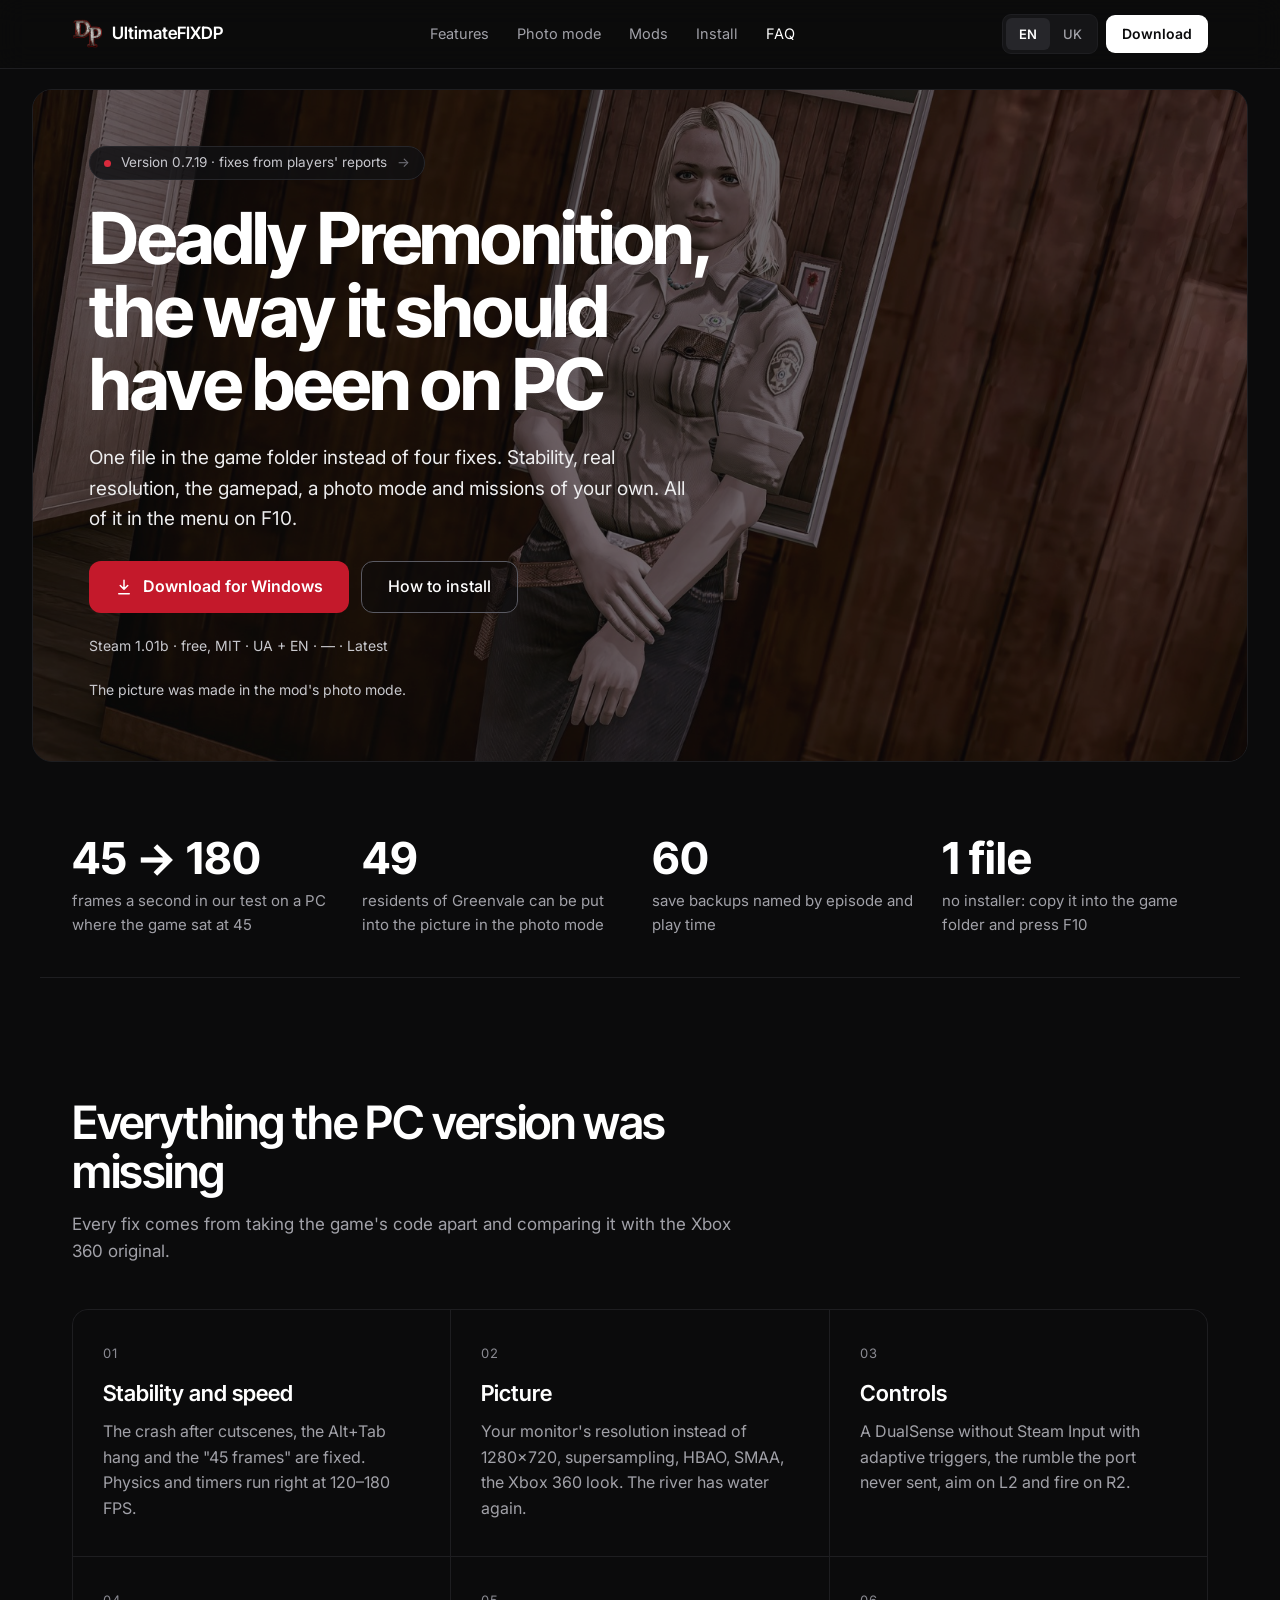
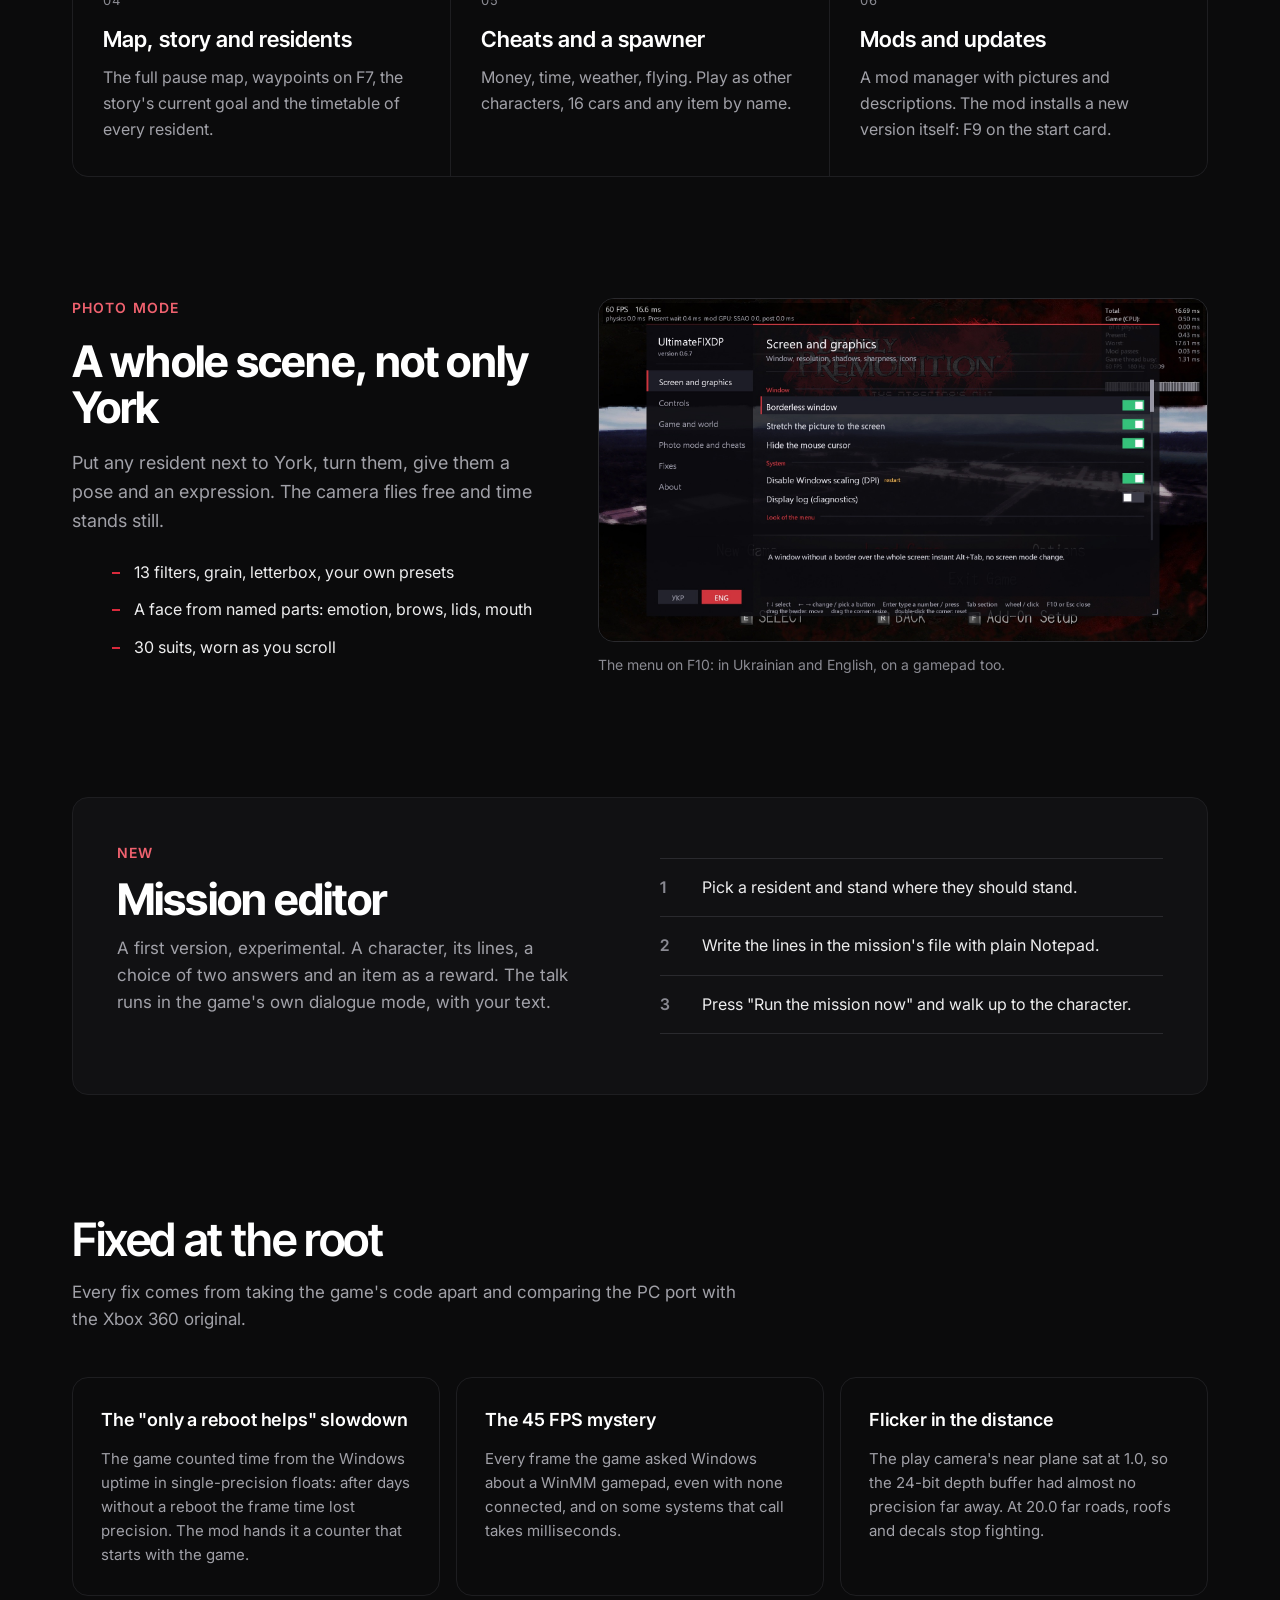
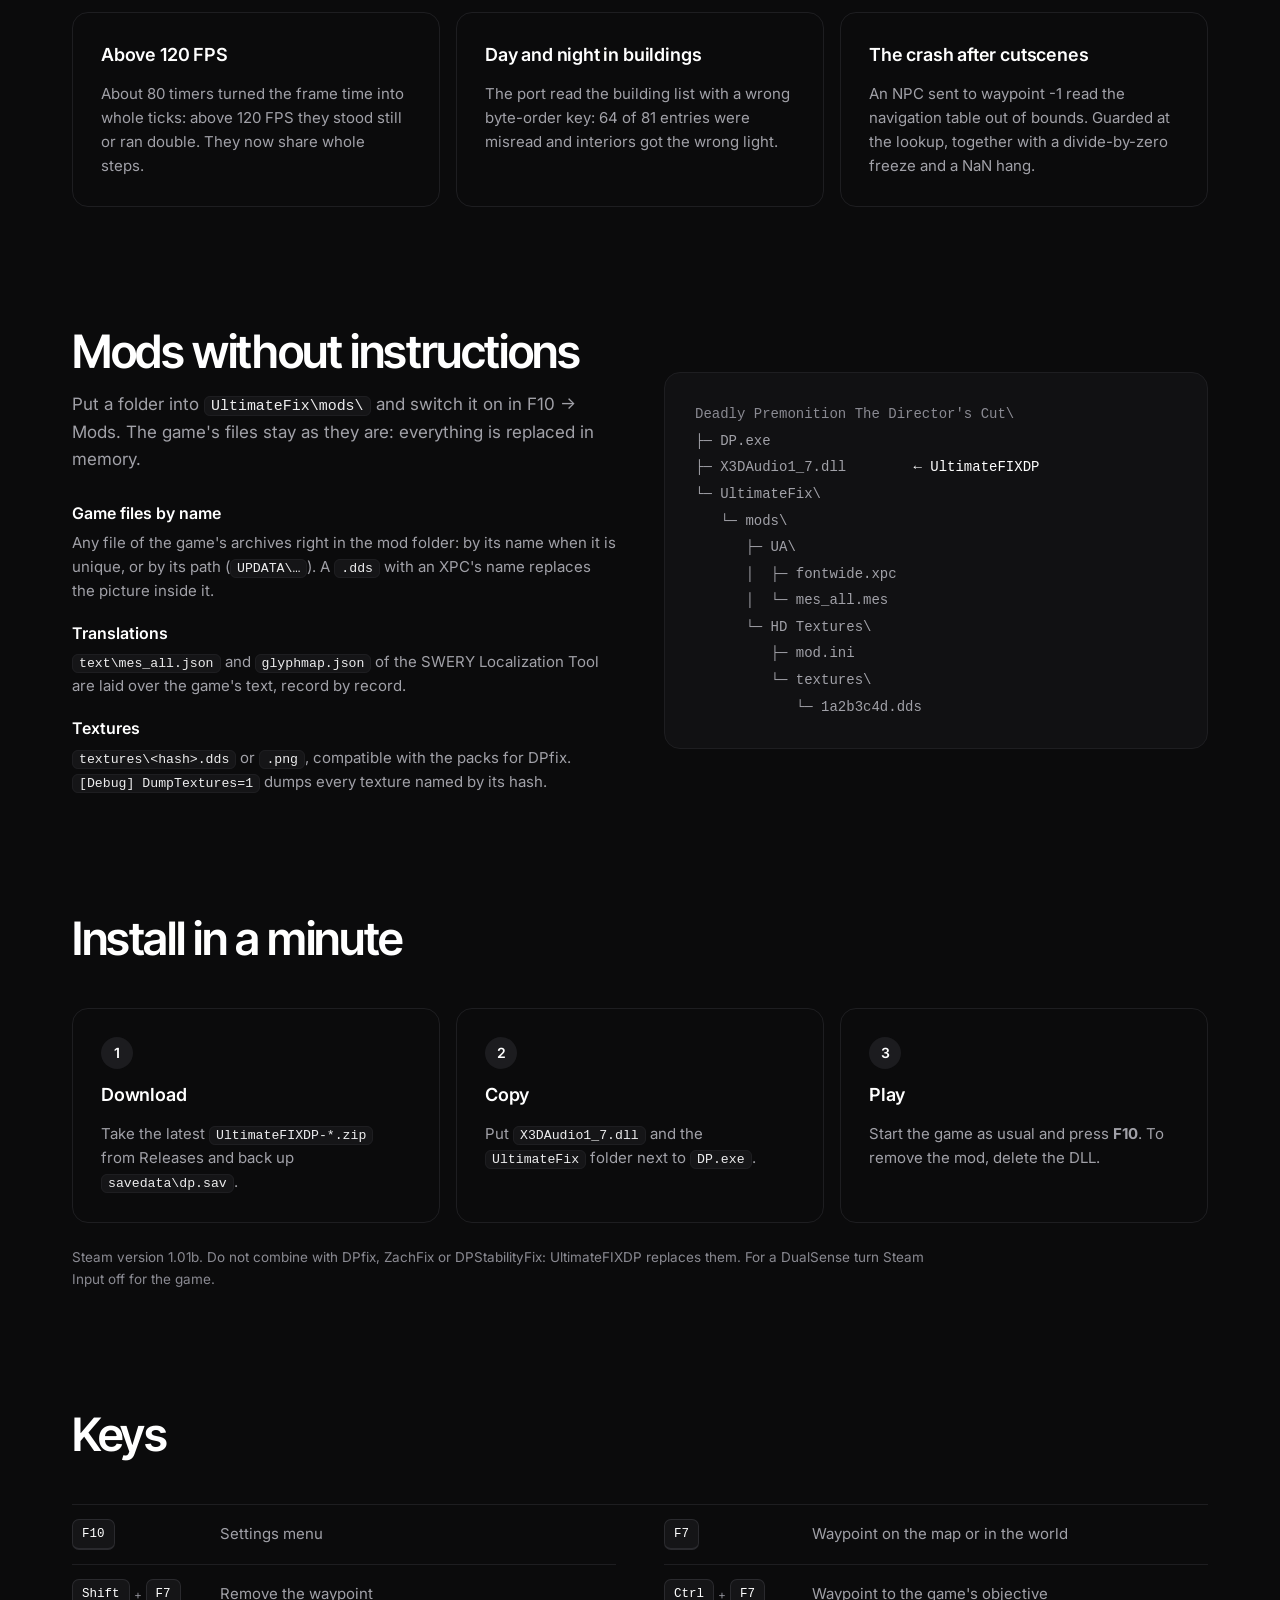
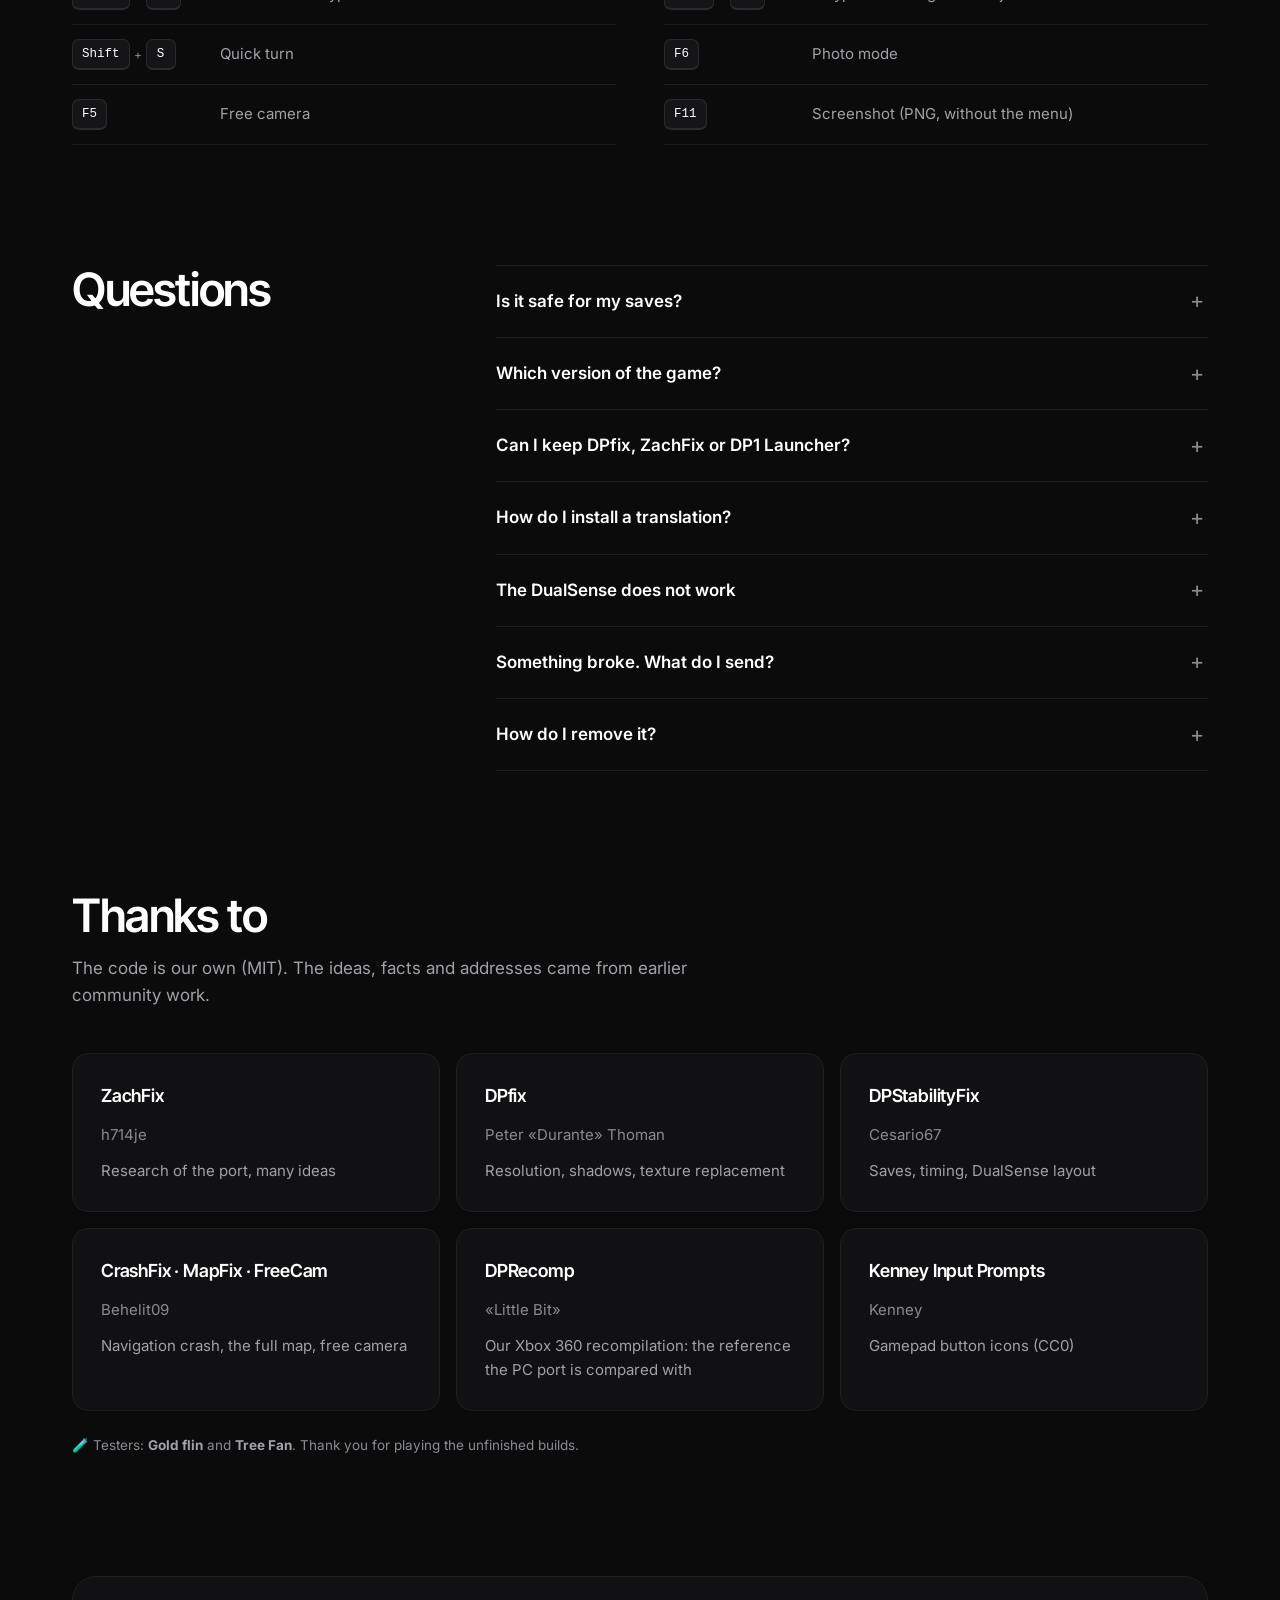
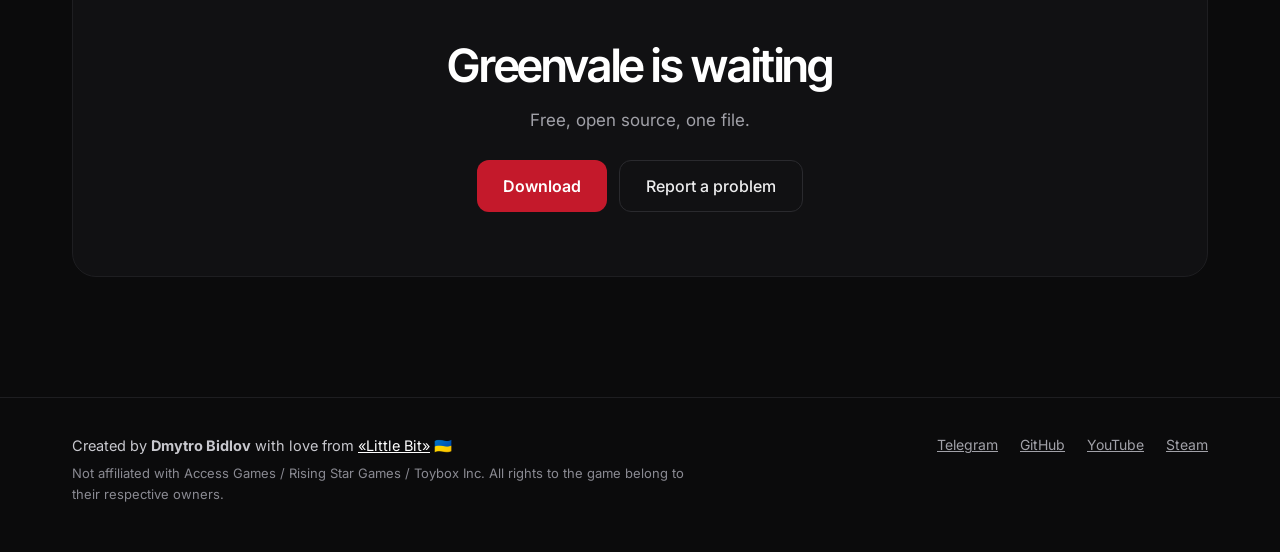
==== commit 30a9a594: "Version 0.7.19" ====
--- a/index.html
+++ b/index.html
@@ -23,7 +23,7 @@
   <meta name="twitter:card" content="summary_large_image">
   <meta name="twitter:title" content="UltimateFIXDP — the all-in-one fix for Deadly Premonition">
   <meta name="twitter:image" content="https://ultimatefixdp.github.io/og-image.jpg">
-  <script type="application/ld+json">{"@context": "https://schema.org", "@type": "SoftwareApplication", "name": "UltimateFIXDP", "description": "UltimateFIXDP: the all-in-one fix for Deadly Premonition: The Director's Cut. One DLL: stability, 45 to 180 FPS, real resolution, HBAO, SMAA, Xbox 360 look, DualSense, full map, mod manager, photo mode. Ukrainian + English.", "applicationCategory": "GameApplication", "operatingSystem": "Windows", "url": "https://ultimatefixdp.github.io/", "downloadUrl": "https://github.com/LittleBitUA/UltimateFIXDP/releases/latest", "softwareVersion": "0.7.18", "license": "https://opensource.org/licenses/MIT", "offers": {"@type": "Offer", "price": "0", "priceCurrency": "USD"}, "author": {"@type": "Person", "name": "Dmytro Bidlov", "url": "https://t.me/LittleBitUA"}, "inLanguage": ["uk", "en"]}</script>
+  <script type="application/ld+json">{"@context": "https://schema.org", "@type": "SoftwareApplication", "name": "UltimateFIXDP", "description": "UltimateFIXDP: the all-in-one fix for Deadly Premonition: The Director's Cut. One DLL: stability, 45 to 180 FPS, real resolution, HBAO, SMAA, Xbox 360 look, DualSense, full map, mod manager, photo mode. Ukrainian + English.", "applicationCategory": "GameApplication", "operatingSystem": "Windows", "url": "https://ultimatefixdp.github.io/", "downloadUrl": "https://github.com/LittleBitUA/UltimateFIXDP/releases/latest", "softwareVersion": "0.7.19", "license": "https://opensource.org/licenses/MIT", "offers": {"@type": "Offer", "price": "0", "priceCurrency": "USD"}, "author": {"@type": "Person", "name": "Dmytro Bidlov", "url": "https://t.me/LittleBitUA"}, "inLanguage": ["uk", "en"]}</script>
   <link rel="icon" href="logo.png" type="image/png">
   <link rel="apple-touch-icon" href="logo.png">
   <link rel="preconnect" href="https://api.github.com">
@@ -60,7 +60,7 @@
         <img class="hero-a-img" src="photo-emily.jpg" alt="" width="1600" height="900">
         <div class="hero-a-shade" aria-hidden="true"></div>
         <div class="hero-a-text">
-          <a class="pill" href="https://github.com/LittleBitUA/UltimateFIXDP/releases/latest"><span class="dot"></span><span data-i18n="hero.pill">Version 0.7.18 · shorter loading screens, a crash fixed</span><span class="pill-arrow">→</span></a>
+          <a class="pill" href="https://github.com/LittleBitUA/UltimateFIXDP/releases/latest"><span class="dot"></span><span data-i18n="hero.pill">Version 0.7.19 · fixes from players' reports</span><span class="pill-arrow">→</span></a>
           <h1 data-i18n="a.hero.title">Deadly Premonition, the way it should have been on PC</h1>
           <p class="lead" data-i18n="a.hero.lead">One file in the game folder instead of four fixes. Stability, real resolution, the gamepad, a photo mode and missions of your own. All of it in the menu on F10.</p>
           <div class="actions">
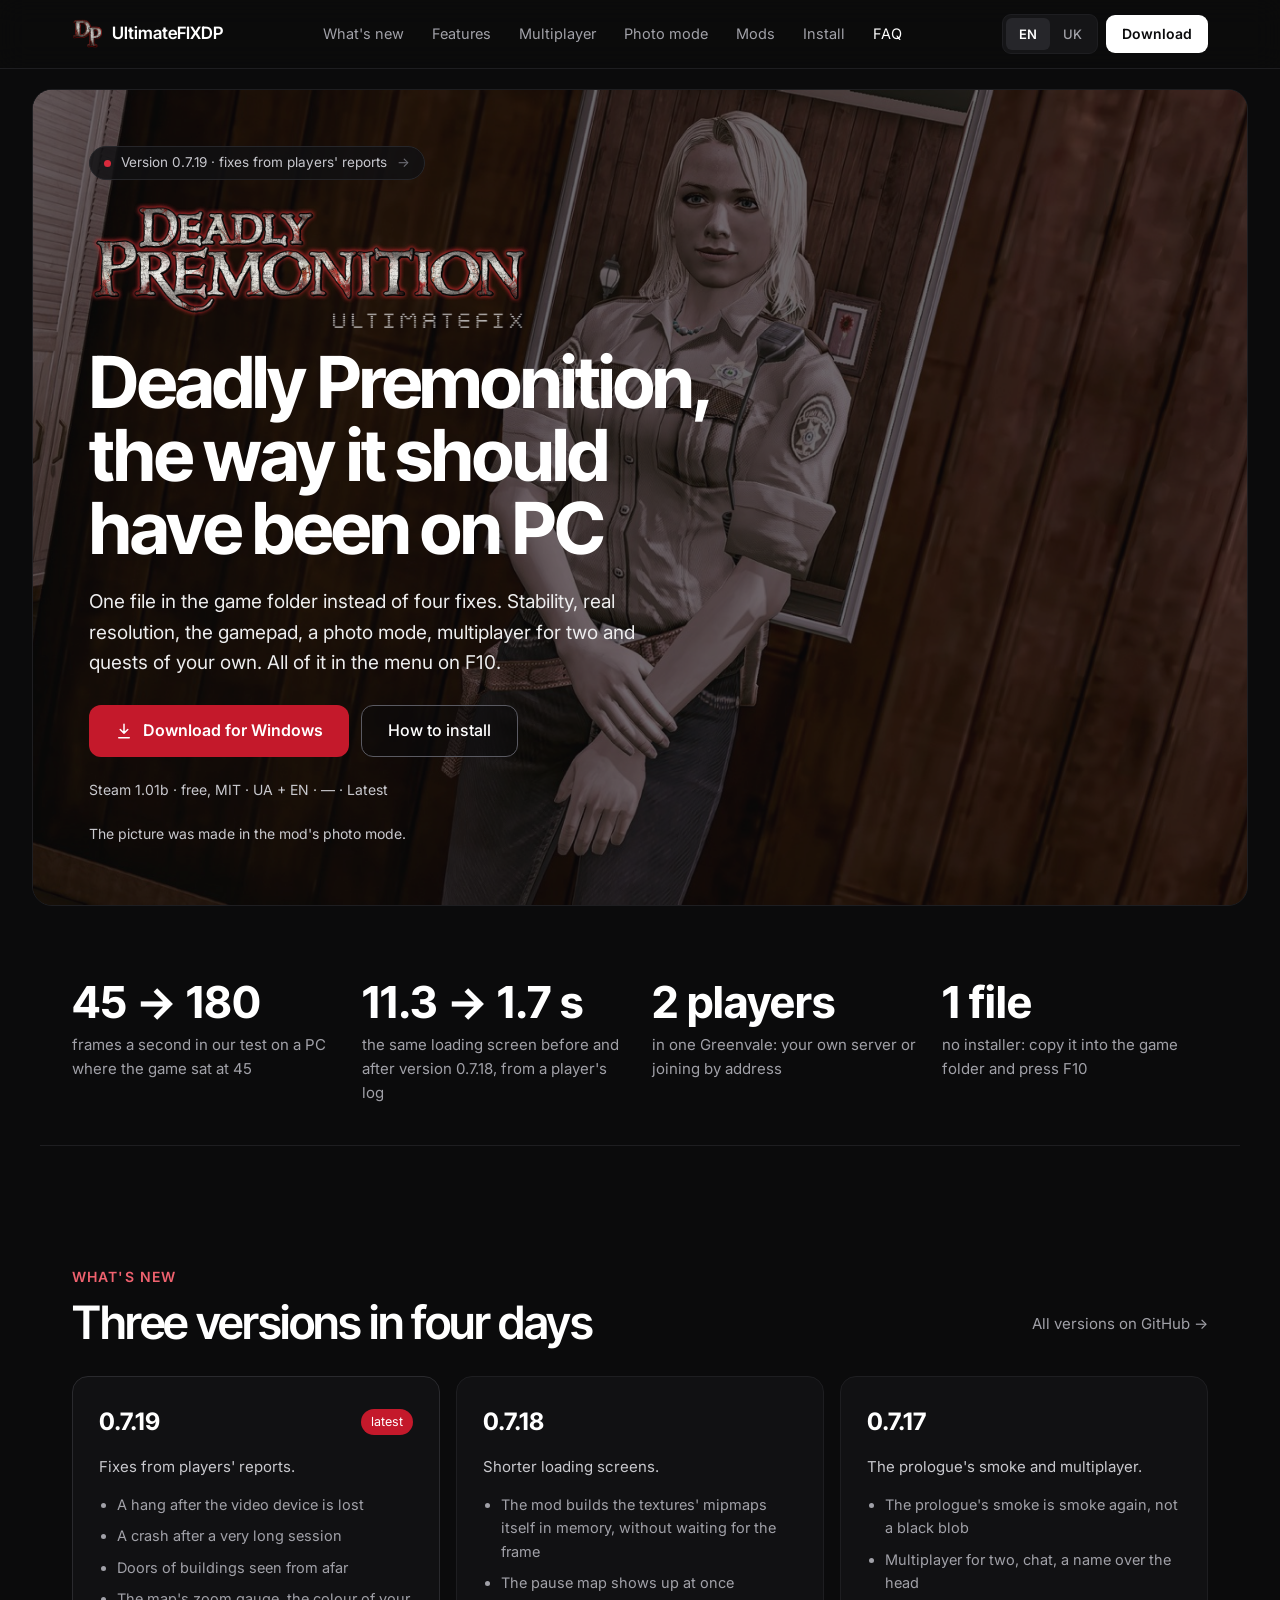
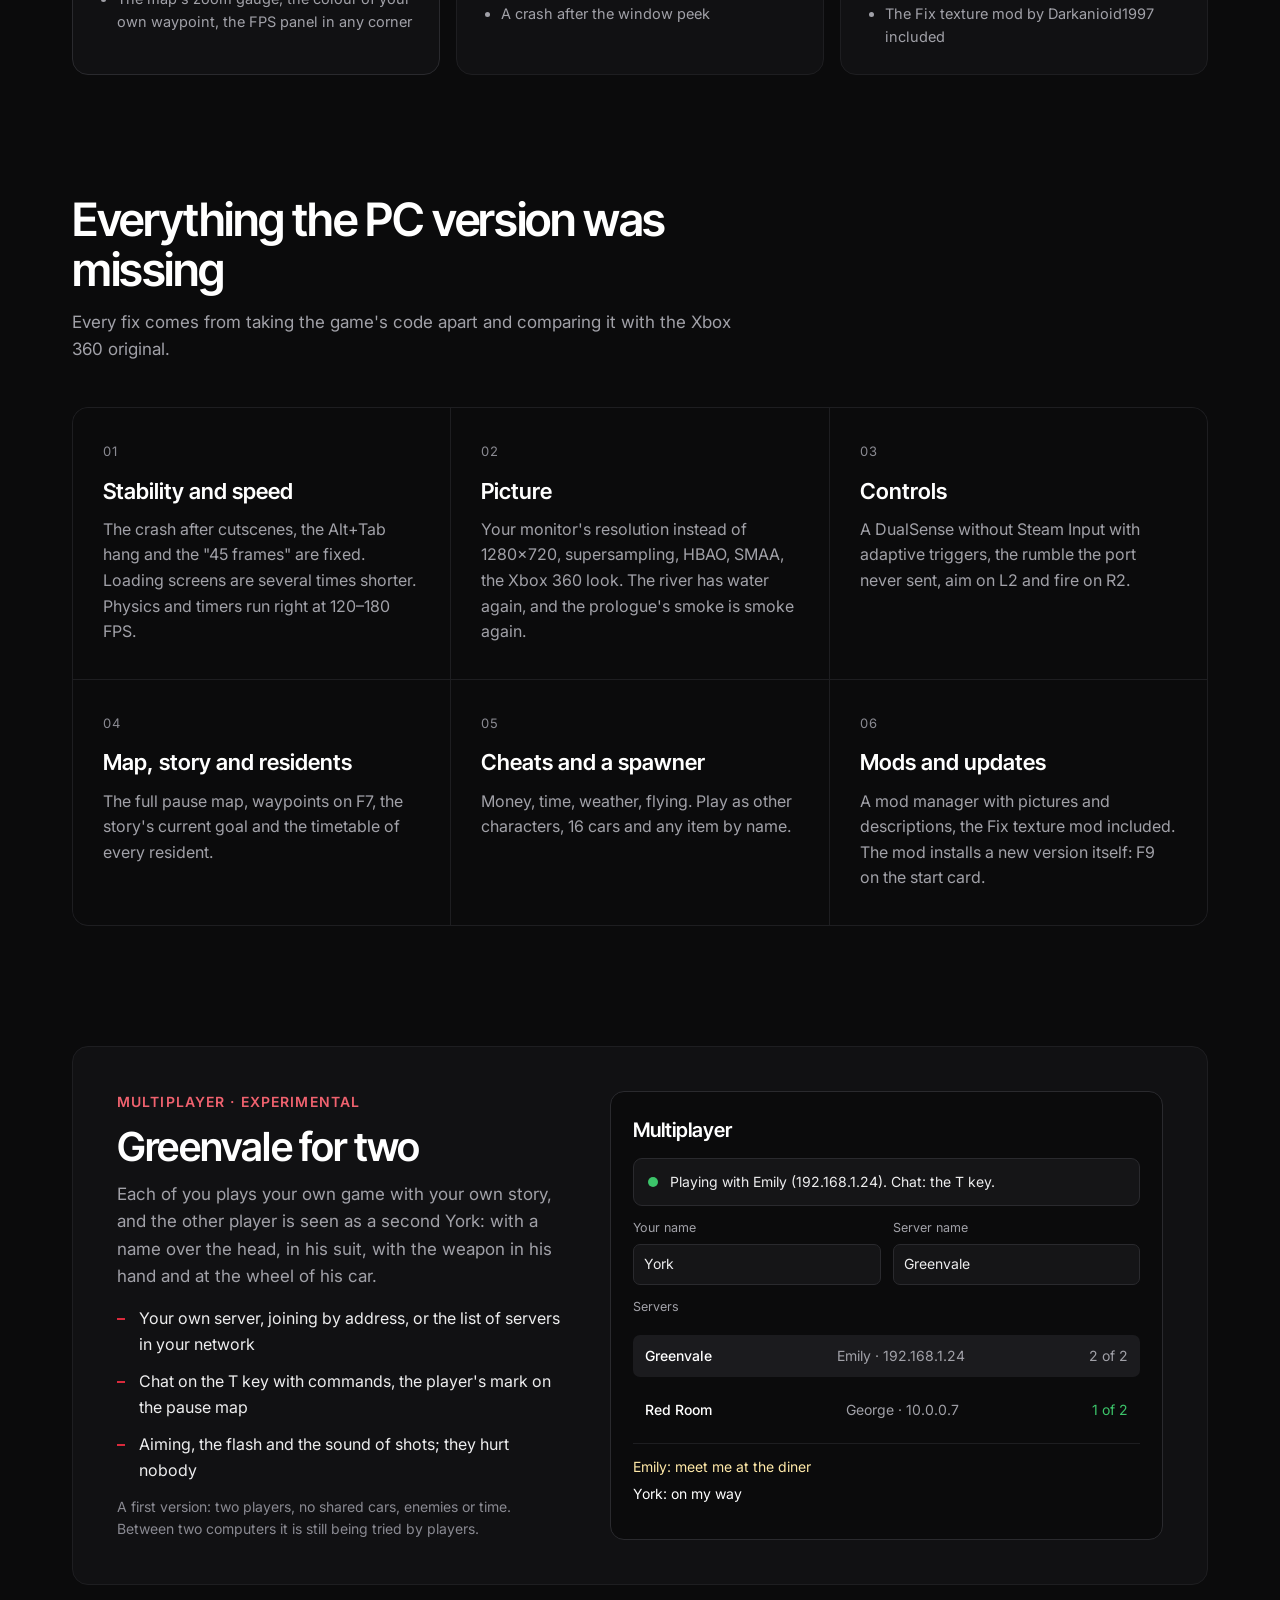
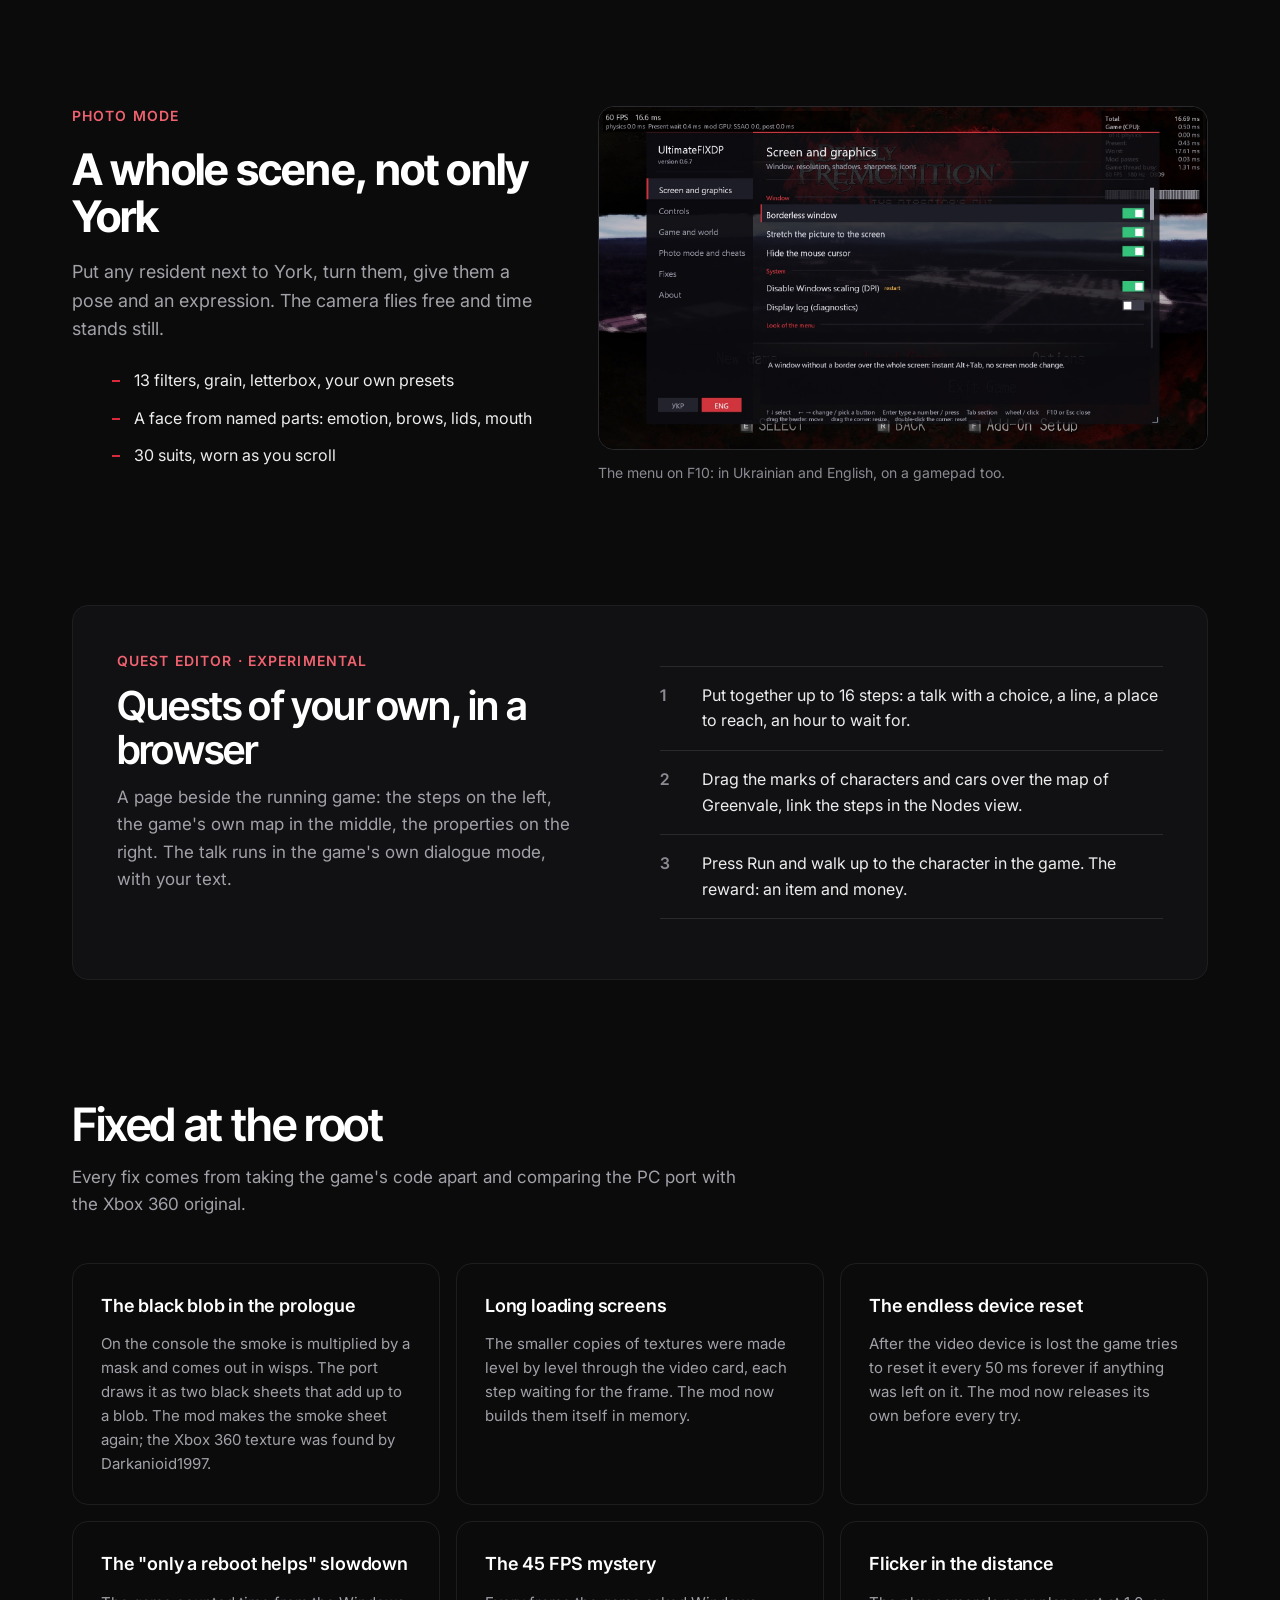
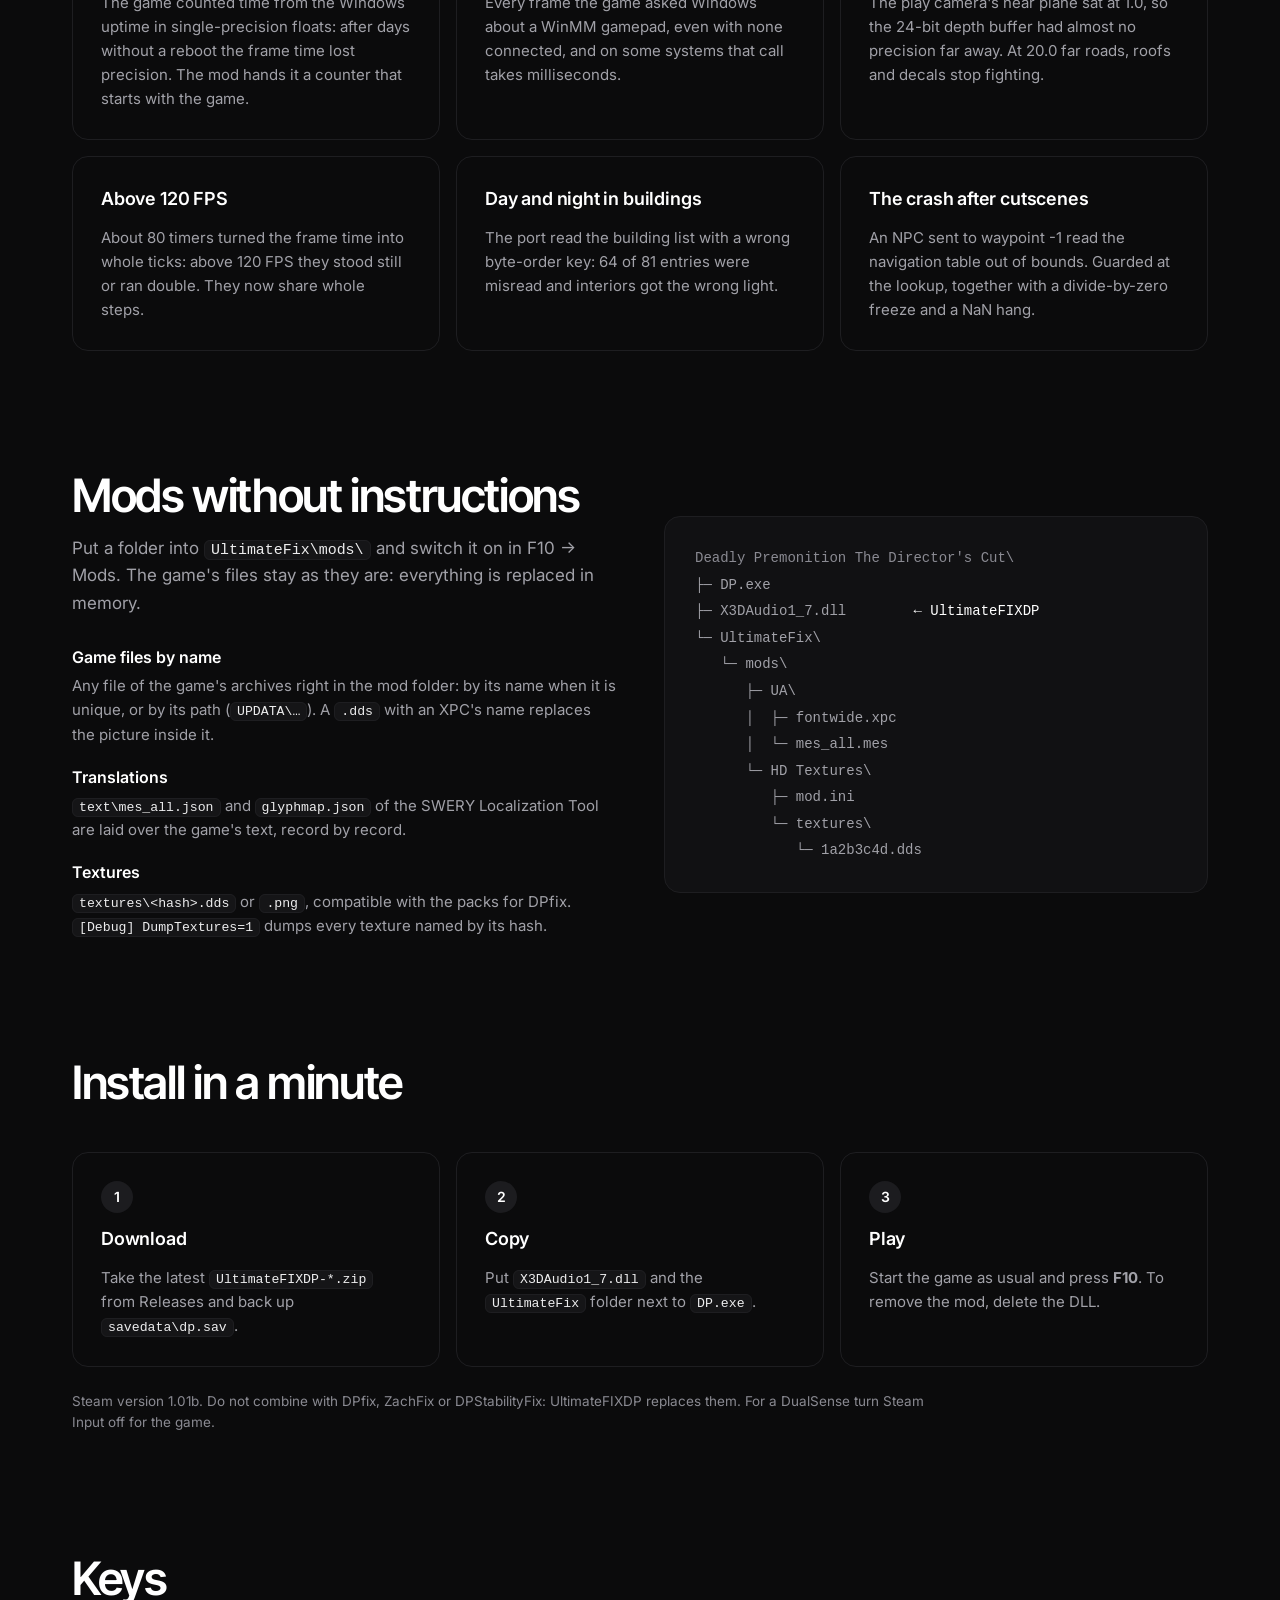
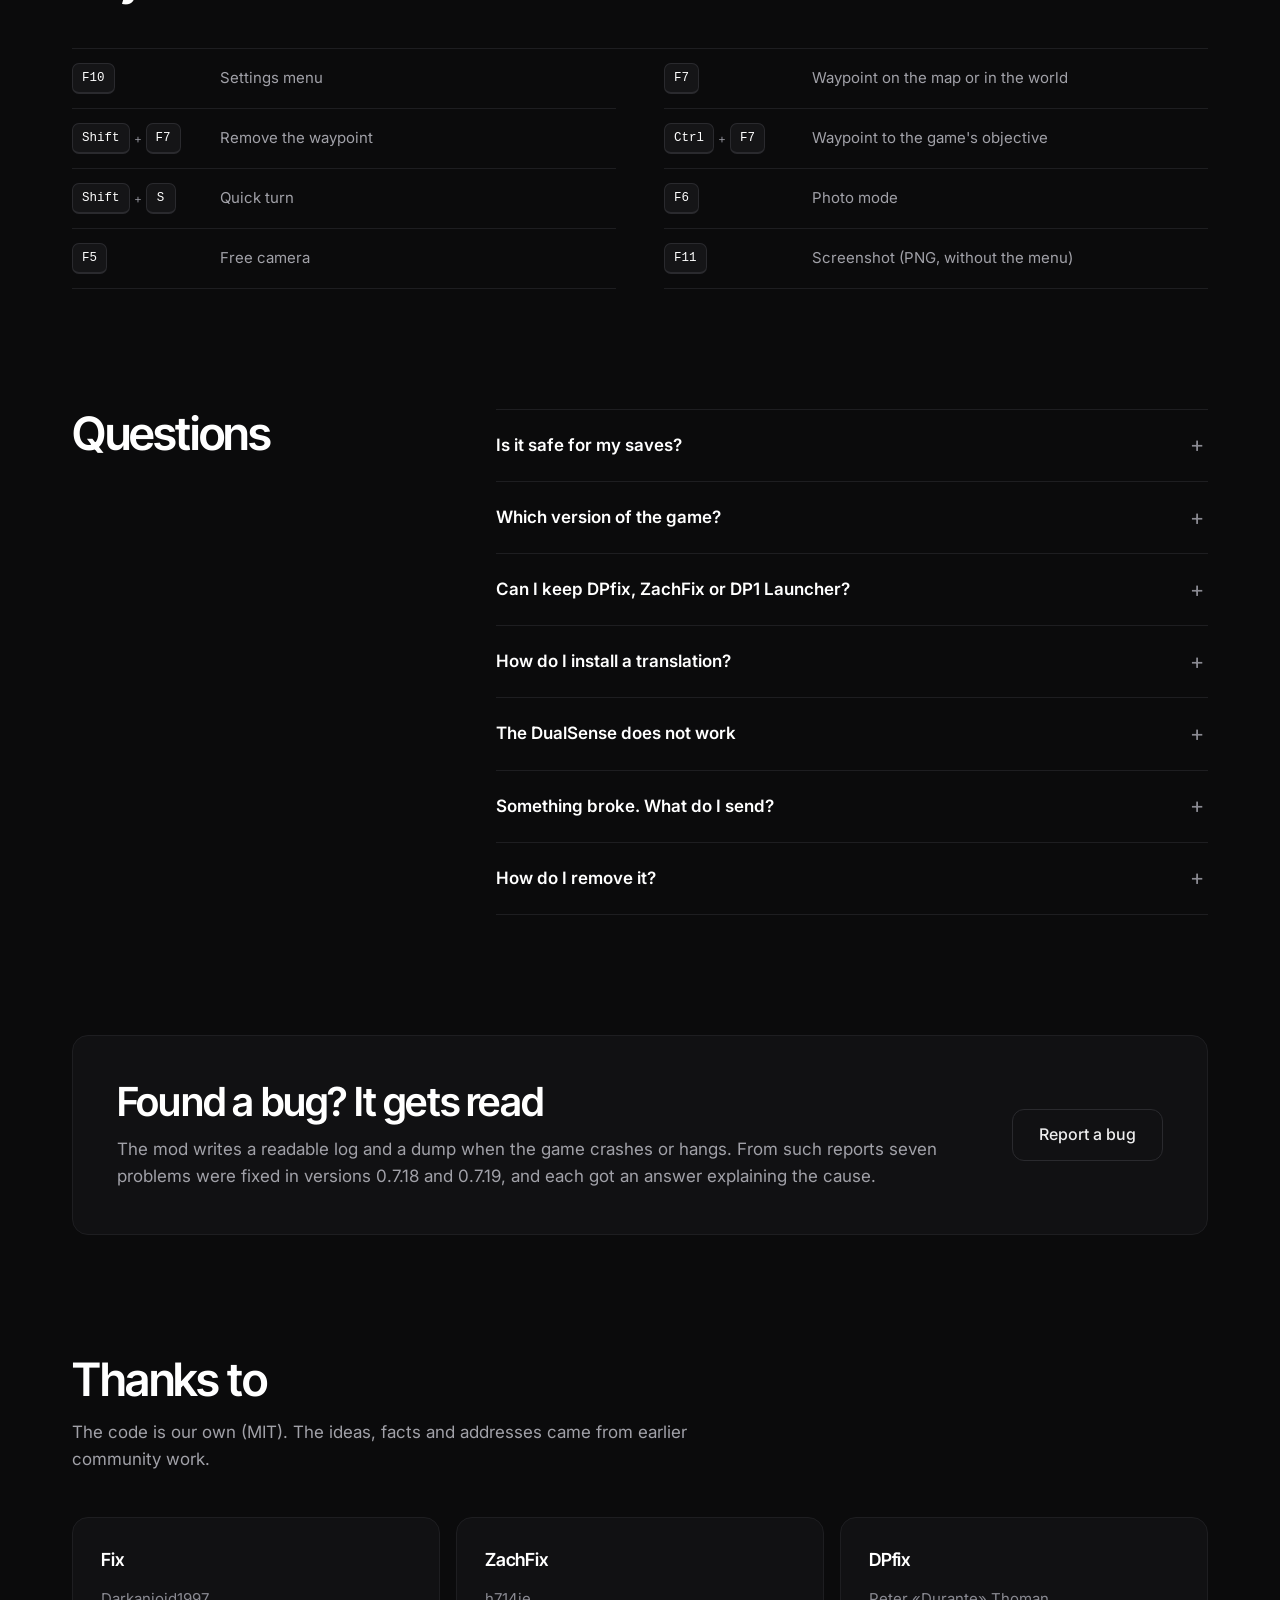
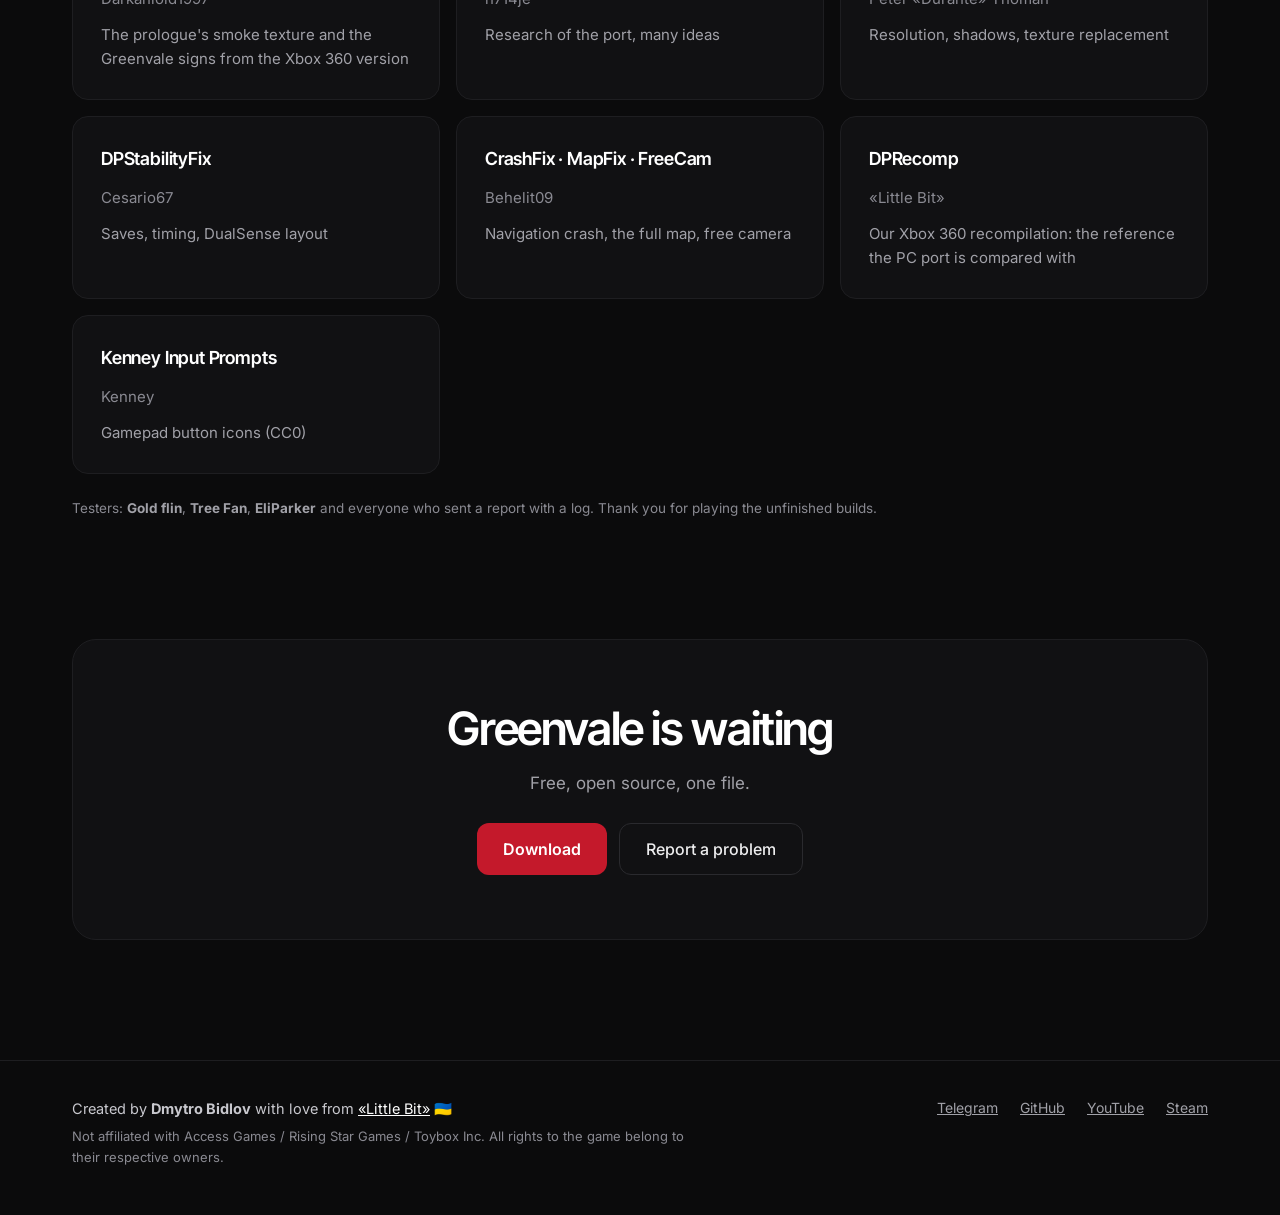
==== commit 5ae36790: "0.7.19 content: what's new, multiplayer, quest editor, reports, the wide logo" ====
--- a/index.html
+++ b/index.html
@@ -38,7 +38,9 @@
     <div class="wrap top-row">
       <a class="brand" href="#top"><img src="logo.png" alt="" width="30" height="30"><span>UltimateFIXDP</span></a>
       <nav class="nav" aria-label="Sections">
+        <a href="#news" data-i18n="nav.new">What's new</a>
         <a href="#features" data-i18n="nav.features">Features</a>
+        <a href="#mp" data-i18n="nav.mp">Multiplayer</a>
         <a href="#photo" data-i18n="a.nav.photo">Photo mode</a>
         <a href="#mods" data-i18n="nav.mods">Mods</a>
         <a href="#install" data-i18n="nav.install">Install</a>
@@ -61,8 +63,9 @@
         <div class="hero-a-shade" aria-hidden="true"></div>
         <div class="hero-a-text">
           <a class="pill" href="https://github.com/LittleBitUA/UltimateFIXDP/releases/latest"><span class="dot"></span><span data-i18n="hero.pill">Version 0.7.19 · fixes from players' reports</span><span class="pill-arrow">→</span></a>
+          <img class="hero-logo" src="logo-wide.png" alt="Deadly Premonition UltimateFix" width="1100" height="315">
           <h1 data-i18n="a.hero.title">Deadly Premonition, the way it should have been on PC</h1>
-          <p class="lead" data-i18n="a.hero.lead">One file in the game folder instead of four fixes. Stability, real resolution, the gamepad, a photo mode and missions of your own. All of it in the menu on F10.</p>
+          <p class="lead" data-i18n="a.hero.lead">One file in the game folder instead of four fixes. Stability, real resolution, the gamepad, a photo mode, multiplayer for two and quests of your own. All of it in the menu on F10.</p>
           <div class="actions">
         <a class="btn-accent" id="download-btn" href="https://github.com/LittleBitUA/UltimateFIXDP/releases/latest">
           <svg viewBox="0 0 24 24" width="18" height="18" fill="none" stroke="currentColor" stroke-width="2" stroke-linecap="round" stroke-linejoin="round" aria-hidden="true"><path d="M12 3v12m0 0l-5-5m5 5l5-5M5 21h14"/></svg>
@@ -78,9 +81,24 @@
 
     <section class="wrap stats-a" aria-label="In numbers">
       <div class="reveal"><div class="stats-a-n">45 → 180</div><p data-i18n="a.st.1">frames a second in our test on a PC where the game sat at 45</p></div>
-      <div class="reveal"><div class="stats-a-n">49</div><p data-i18n="a.st.2">residents of Greenvale can be put into the picture in the photo mode</p></div>
-      <div class="reveal"><div class="stats-a-n">60</div><p data-i18n="a.st.3">save backups named by episode and play time</p></div>
+      <div class="reveal"><div class="stats-a-n" data-i18n="a.st.2n">11.3 → 1.7 s</div><p data-i18n="a.st.2">the same loading screen before and after version 0.7.18, from a player's log</p></div>
+      <div class="reveal"><div class="stats-a-n" data-i18n="a.st.3n">2 players</div><p data-i18n="a.st.3">in one Greenvale: your own server or joining by address</p></div>
       <div class="reveal"><div class="stats-a-n" data-i18n="a.st.4n">1 file</div><p data-i18n="a.st.4">no installer: copy it into the game folder and press F10</p></div>
+    </section>
+
+    <section class="wrap block" id="news">
+      <div class="news-head">
+        <div class="head">
+          <div class="eyebrow" data-i18n="nw.eyebrow">What's new</div>
+          <h2 data-i18n="nw.title">Three versions in four days</h2>
+        </div>
+        <a class="news-all" href="https://github.com/LittleBitUA/UltimateFIXDP/releases" target="_blank" rel="noopener" data-i18n="nw.all">All versions on GitHub →</a>
+      </div>
+      <div class="news-a">
+        <article class="news-a-card news-a-latest reveal"><div class="news-a-top"><span class="news-a-v">0.7.19</span><span class="news-a-tag" data-i18n="nw.latest">latest</span></div><p data-i18n="nw.19.t">Fixes from players' reports.</p><ul><li data-i18n="nw.19.1">A hang after the video device is lost</li><li data-i18n="nw.19.2">A crash after a very long session</li><li data-i18n="nw.19.3">Doors of buildings seen from afar</li><li data-i18n="nw.19.4">The map's zoom gauge, the colour of your own waypoint, the FPS panel in any corner</li></ul></article>
+        <article class="news-a-card reveal"><div class="news-a-top"><span class="news-a-v">0.7.18</span></div><p data-i18n="nw.18.t">Shorter loading screens.</p><ul><li data-i18n="nw.18.1">The mod builds the textures' mipmaps itself in memory, without waiting for the frame</li><li data-i18n="nw.18.2">The pause map shows up at once</li><li data-i18n="nw.18.3">A crash after the window peek</li></ul></article>
+        <article class="news-a-card reveal"><div class="news-a-top"><span class="news-a-v">0.7.17</span></div><p data-i18n="nw.17.t">The prologue's smoke and multiplayer.</p><ul><li data-i18n="nw.17.1">The prologue's smoke is smoke again, not a black blob</li><li data-i18n="nw.17.2">Multiplayer for two, chat, a name over the head</li><li data-i18n="nw.17.3">The Fix texture mod by Darkanioid1997 included</li></ul></article>
+      </div>
     </section>
 
     <section class="wrap block" id="features">
@@ -89,12 +107,40 @@
         <p data-i18n="a.f.lead">Every fix comes from taking the game's code apart and comparing it with the Xbox 360 original.</p>
       </div>
       <div class="fa-grid">
-        <article class="fa-cell reveal"><span class="fa-num">01</span><h3 data-i18n="a.f1.t">Stability and speed</h3><p data-i18n="a.f1.d">The crash after cutscenes, the Alt+Tab hang and the "45 frames" are fixed. Physics and timers run right at 120–180 FPS.</p></article>
-        <article class="fa-cell reveal"><span class="fa-num">02</span><h3 data-i18n="a.f2.t">Picture</h3><p data-i18n="a.f2.d">Your monitor's resolution instead of 1280×720, supersampling, HBAO, SMAA, the Xbox 360 look. The river has water again.</p></article>
+        <article class="fa-cell reveal"><span class="fa-num">01</span><h3 data-i18n="a.f1.t">Stability and speed</h3><p data-i18n="a.f1.d">The crash after cutscenes, the Alt+Tab hang and the "45 frames" are fixed. Loading screens are several times shorter. Physics and timers run right at 120–180 FPS.</p></article>
+        <article class="fa-cell reveal"><span class="fa-num">02</span><h3 data-i18n="a.f2.t">Picture</h3><p data-i18n="a.f2.d">Your monitor's resolution instead of 1280×720, supersampling, HBAO, SMAA, the Xbox 360 look. The river has water again, and the prologue's smoke is smoke again.</p></article>
         <article class="fa-cell reveal"><span class="fa-num">03</span><h3 data-i18n="a.f3.t">Controls</h3><p data-i18n="a.f3.d">A DualSense without Steam Input with adaptive triggers, the rumble the port never sent, aim on L2 and fire on R2.</p></article>
         <article class="fa-cell reveal"><span class="fa-num">04</span><h3 data-i18n="a.f4.t">Map, story and residents</h3><p data-i18n="a.f4.d">The full pause map, waypoints on F7, the story's current goal and the timetable of every resident.</p></article>
         <article class="fa-cell reveal"><span class="fa-num">05</span><h3 data-i18n="a.f5.t">Cheats and a spawner</h3><p data-i18n="a.f5.d">Money, time, weather, flying. Play as other characters, 16 cars and any item by name.</p></article>
-        <article class="fa-cell reveal"><span class="fa-num">06</span><h3 data-i18n="a.f6.t">Mods and updates</h3><p data-i18n="a.f6.d">A mod manager with pictures and descriptions. The mod installs a new version itself: F9 on the start card.</p></article>
+        <article class="fa-cell reveal"><span class="fa-num">06</span><h3 data-i18n="a.f6.t">Mods and updates</h3><p data-i18n="a.f6.d">A mod manager with pictures and descriptions, the Fix texture mod included. The mod installs a new version itself: F9 on the start card.</p></article>
+      </div>
+    </section>
+
+    <section class="wrap block" id="mp">
+      <div class="panel-a reveal">
+        <div class="panel-a-text">
+          <div class="eyebrow" data-i18n="mp.eyebrow">Multiplayer · experimental</div>
+          <h2 data-i18n="mp.title">Greenvale for two</h2>
+          <p data-i18n="mp.lead">Each of you plays your own game with your own story, and the other player is seen as a second York: with a name over the head, in his suit, with the weapon in his hand and at the wheel of his car.</p>
+          <ul class="ticks">
+            <li><span data-i18n="mp.1">Your own server, joining by address, or the list of servers in your network</span></li>
+            <li><span data-i18n="mp.2">Chat on the T key with commands, the player's mark on the pause map</span></li>
+            <li><span data-i18n="mp.3">Aiming, the flash and the sound of shots; they hurt nobody</span></li>
+          </ul>
+          <p class="mp-note" data-i18n="mp.note">A first version: two players, no shared cars, enemies or time. Between two computers it is still being tried by players.</p>
+        </div>
+        <div class="mp-mock" aria-hidden="true">
+          <div class="mp-mock-title" data-i18n="nav.mp">Multiplayer</div>
+          <div class="mp-mock-status"><span class="mp-dot"></span><span data-i18n="mp.m.status">Playing with Emily (192.168.1.24). Chat: the T key.</span></div>
+          <div class="mp-mock-fields">
+            <div><div class="mp-mock-label" data-i18n="mp.m.name">Your name</div><div class="mp-mock-field">York</div></div>
+            <div><div class="mp-mock-label" data-i18n="mp.m.server">Server name</div><div class="mp-mock-field">Greenvale</div></div>
+          </div>
+          <div class="mp-mock-label" data-i18n="mp.m.list">Servers</div>
+          <div class="mp-mock-row mp-mock-sel"><strong>Greenvale</strong><span>Emily · 192.168.1.24</span><span data-i18n="mp.m.full">2 of 2</span></div>
+          <div class="mp-mock-row"><strong>Red Room</strong><span>George · 10.0.0.7</span><span class="mp-free" data-i18n="mp.m.free">1 of 2</span></div>
+          <div class="mp-mock-chat"><span class="mp-chat-in" data-i18n="mp.m.c1">Emily: meet me at the diner</span><span data-i18n="mp.m.c2">York: on my way</span></div>
+        </div>
       </div>
     </section>
 
@@ -118,14 +164,14 @@
     <section class="wrap block" id="new">
       <div class="panel-a reveal">
         <div class="panel-a-text">
-          <div class="eyebrow" data-i18n="a.e.eyebrow">New</div>
-          <h2 data-i18n="a.e.title">Mission editor</h2>
-          <p data-i18n="a.e.lead">A first version, experimental. A character, its lines, a choice of two answers and an item as a reward. The talk runs in the game's own dialogue mode, with your text.</p>
+          <div class="eyebrow" data-i18n="a.e.eyebrow">Quest editor · experimental</div>
+          <h2 data-i18n="a.e.title">Quests of your own, in a browser</h2>
+          <p data-i18n="a.e.lead">A page beside the running game: the steps on the left, the game's own map in the middle, the properties on the right. The talk runs in the game's own dialogue mode, with your text.</p>
         </div>
         <ol class="steps-a">
-          <li><span class="steps-a-n">1</span><span data-i18n="a.e.1">Pick a resident and stand where they should stand.</span></li>
-          <li><span class="steps-a-n">2</span><span data-i18n="a.e.2">Write the lines in the mission's file with plain Notepad.</span></li>
-          <li><span class="steps-a-n">3</span><span data-i18n="a.e.3">Press "Run the mission now" and walk up to the character.</span></li>
+          <li><span class="steps-a-n">1</span><span data-i18n="a.e.1">Put together up to 16 steps: a talk with a choice, a line, a place to reach, an hour to wait for.</span></li>
+          <li><span class="steps-a-n">2</span><span data-i18n="a.e.2">Drag the marks of characters and cars over the map of Greenvale, link the steps in the Nodes view.</span></li>
+          <li><span class="steps-a-n">3</span><span data-i18n="a.e.3">Press Run and walk up to the character in the game. The reward: an item and money.</span></li>
         </ol>
       </div>
     </section>
@@ -136,6 +182,18 @@
         <p data-i18n="engine.lead">Every fix comes from taking the game's code apart and comparing the PC port with the Xbox 360 original.</p>
       </div>
       <div class="cards cards-3">
+      <article class="glass-card feature engine reveal">
+        <h3 data-i18n-html="e.smoke.t">The black blob in the prologue</h3>
+        <p data-i18n-html="e.smoke.d">On the console the smoke is multiplied by a mask and comes out in wisps. The port draws it as two black sheets that add up to a blob. The mod makes the smoke sheet again; the Xbox 360 texture was found by Darkanioid1997.</p>
+      </article>
+      <article class="glass-card feature engine reveal">
+        <h3 data-i18n-html="e.load.t">Long loading screens</h3>
+        <p data-i18n-html="e.load.d">The smaller copies of textures were made level by level through the video card, each step waiting for the frame. The mod now builds them itself in memory.</p>
+      </article>
+      <article class="glass-card feature engine reveal">
+        <h3 data-i18n-html="e.reset.t">The endless device reset</h3>
+        <p data-i18n-html="e.reset.d">After the video device is lost the game tries to reset it every 50 ms forever if anything was left on it. The mod now releases its own before every try.</p>
+      </article>
       <article class="glass-card feature engine reveal">
         <h3 data-i18n-html="e.time.t">The "only a reboot helps" slowdown</h3>
         <p data-i18n-html="e.time.d">The game counted time from the Windows uptime in single-precision floats: after days without a reboot the frame time lost precision. The mod hands it a counter that starts with the game.</p>
@@ -227,12 +285,26 @@
         </div>
       </div>
     </section>
+    <section class="wrap block" id="reports">
+      <div class="panel-a reports-a reveal">
+        <div class="panel-a-text">
+          <h2 data-i18n="rp.title">Found a bug? It gets read</h2>
+          <p data-i18n="rp.text">The mod writes a readable log and a dump when the game crashes or hangs. From such reports seven problems were fixed in versions 0.7.18 and 0.7.19, and each got an answer explaining the cause.</p>
+        </div>
+        <a class="btn-line" href="https://github.com/LittleBitUA/UltimateFIXDP/issues" target="_blank" rel="noopener" data-i18n="rp.btn">Report a bug</a>
+      </div>
+    </section>
     <section class="wrap block" id="credits">
       <div class="head">
         <h2 data-i18n="cr2.title">Thanks to</h2>
         <p data-i18n="credits.lead">The code is our own (MIT). The ideas, facts and addresses came from earlier community work.</p>
       </div>
       <div class="cards cards-3 credits">
+      <div class="glass-card credit reveal">
+        <h3>Fix</h3>
+        <p class="credit-by">Darkanioid1997</p>
+        <p data-i18n-html="c.dark">The prologue's smoke texture and the Greenvale signs from the Xbox 360 version</p>
+      </div>
       <a class="glass-card credit reveal" href="https://github.com/h714je/ZachFix" target="_blank" rel="noopener">
         <h3>ZachFix</h3>
         <p class="credit-by">h714je</p>
@@ -264,7 +336,7 @@
         <p data-i18n-html="c.kenney">Gamepad button icons (CC0)</p>
       </a>
       </div>
-      <p class="note" data-i18n-html="credits.testers">🧪 Testers: <strong>Gold flin</strong> and <strong>Tree Fan</strong>. Thank you for playing the unfinished builds.</p>
+      <p class="note" data-i18n-html="credits.testers">Testers: <strong>Gold flin</strong>, <strong>Tree Fan</strong>, <strong>EliParker</strong> and everyone who sent a report with a log. Thank you for playing the unfinished builds.</p>
     </section>
     <section class="wrap block">
       <div class="cta reveal">
--- a/styles.css
+++ b/styles.css
@@ -316,3 +316,38 @@
 .steps-a li:last-child { border-bottom: 1px solid var(--line-2); }
 .steps-a-n { font-family: var(--font-head); font-weight: 600; color: var(--faint); min-width: 24px; }
 @media (max-width: 560px) { .panel-a { padding: 26px 22px; } }
+
+/* 0.7.19: the wide logo, what's new, multiplayer, reports */
+.hero-logo { display: block; width: min(440px, 100%); height: auto; margin-bottom: -4px; }
+.news-head { display: flex; align-items: flex-end; justify-content: space-between; gap: 24px; flex-wrap: wrap; margin-bottom: 28px; }
+.news-head .head { margin-bottom: 0; }
+.news-head .eyebrow { margin-bottom: 10px; }
+.news-all { color: var(--muted); text-decoration: none; font-size: 15px; padding: 12px 0; }
+.news-all:hover { color: var(--white); }
+.news-a { display: grid; grid-template-columns: repeat(auto-fit, minmax(280px, 1fr)); gap: 16px; }
+.news-a-card { background: var(--panel); border: 1px solid var(--line); border-radius: var(--radius); padding: 26px; display: flex; flex-direction: column; gap: 14px; }
+.news-a-latest { border-color: var(--line-2); }
+.news-a-top { display: flex; align-items: center; justify-content: space-between; }
+.news-a-v { font-family: var(--font-head); font-weight: 700; font-size: 24px; color: var(--white); }
+.news-a-tag { font-size: 12.5px; color: var(--white); background: var(--accent); border-radius: 999px; padding: 3px 10px; }
+.news-a-card p { font-size: 15px; color: #C9C9CE; }
+.news-a-card ul { margin: 0; padding: 0 0 0 18px; display: flex; flex-direction: column; gap: 8px; font-size: 14.5px; color: var(--muted); }
+.panel-a-text h2 { font-family: var(--font-head); font-weight: 600; font-size: clamp(28px, 3.4vw, 40px); line-height: 1.1; letter-spacing: -0.02em; }
+.mp-note { font-size: 14px !important; color: var(--faint) !important; }
+.mp-mock { flex: 1 1 400px; min-width: 0; background: var(--bg); border: 1px solid var(--line-2); border-radius: 14px; padding: 22px; display: flex; flex-direction: column; gap: 12px; font-size: 14px; }
+.mp-mock-title { font-family: var(--font-head); font-weight: 600; font-size: 20px; color: var(--white); }
+.mp-mock-status { display: flex; align-items: center; gap: 12px; background: var(--panel-2); border: 1px solid var(--line-2); border-radius: 9px; padding: 12px 14px; }
+.mp-dot { flex: none; width: 10px; height: 10px; border-radius: 50%; background: #3CC46A; }
+.mp-mock-fields { display: grid; grid-template-columns: repeat(2, minmax(0, 1fr)); gap: 12px; }
+.mp-mock-label { font-size: 12.5px; color: var(--muted); margin-bottom: 6px; }
+.mp-mock-field { background: var(--panel-2); border: 1px solid var(--line-2); border-radius: 7px; padding: 8px 10px; }
+.mp-mock-row { display: flex; justify-content: space-between; gap: 12px; flex-wrap: wrap; padding: 10px 12px; border-radius: 7px; color: var(--muted); }
+.mp-mock-row strong { color: var(--white); font-weight: 500; }
+.mp-mock-sel { background: #1B1B1E; }
+.mp-free { color: #3CC46A; }
+.mp-mock-chat { border-top: 1px solid var(--line); padding-top: 12px; display: flex; flex-direction: column; gap: 4px; color: var(--white); }
+.mp-chat-in { color: #FFE9A8; }
+.reports-a { align-items: center; }
+.reports-a .btn-line { flex: none; }
+@media (max-width: 560px) { .mp-mock { padding: 16px; } .mp-mock-fields { grid-template-columns: 1fr; } }
+.panel-a-text .ticks { margin: 4px 0 0; padding: 0; }
